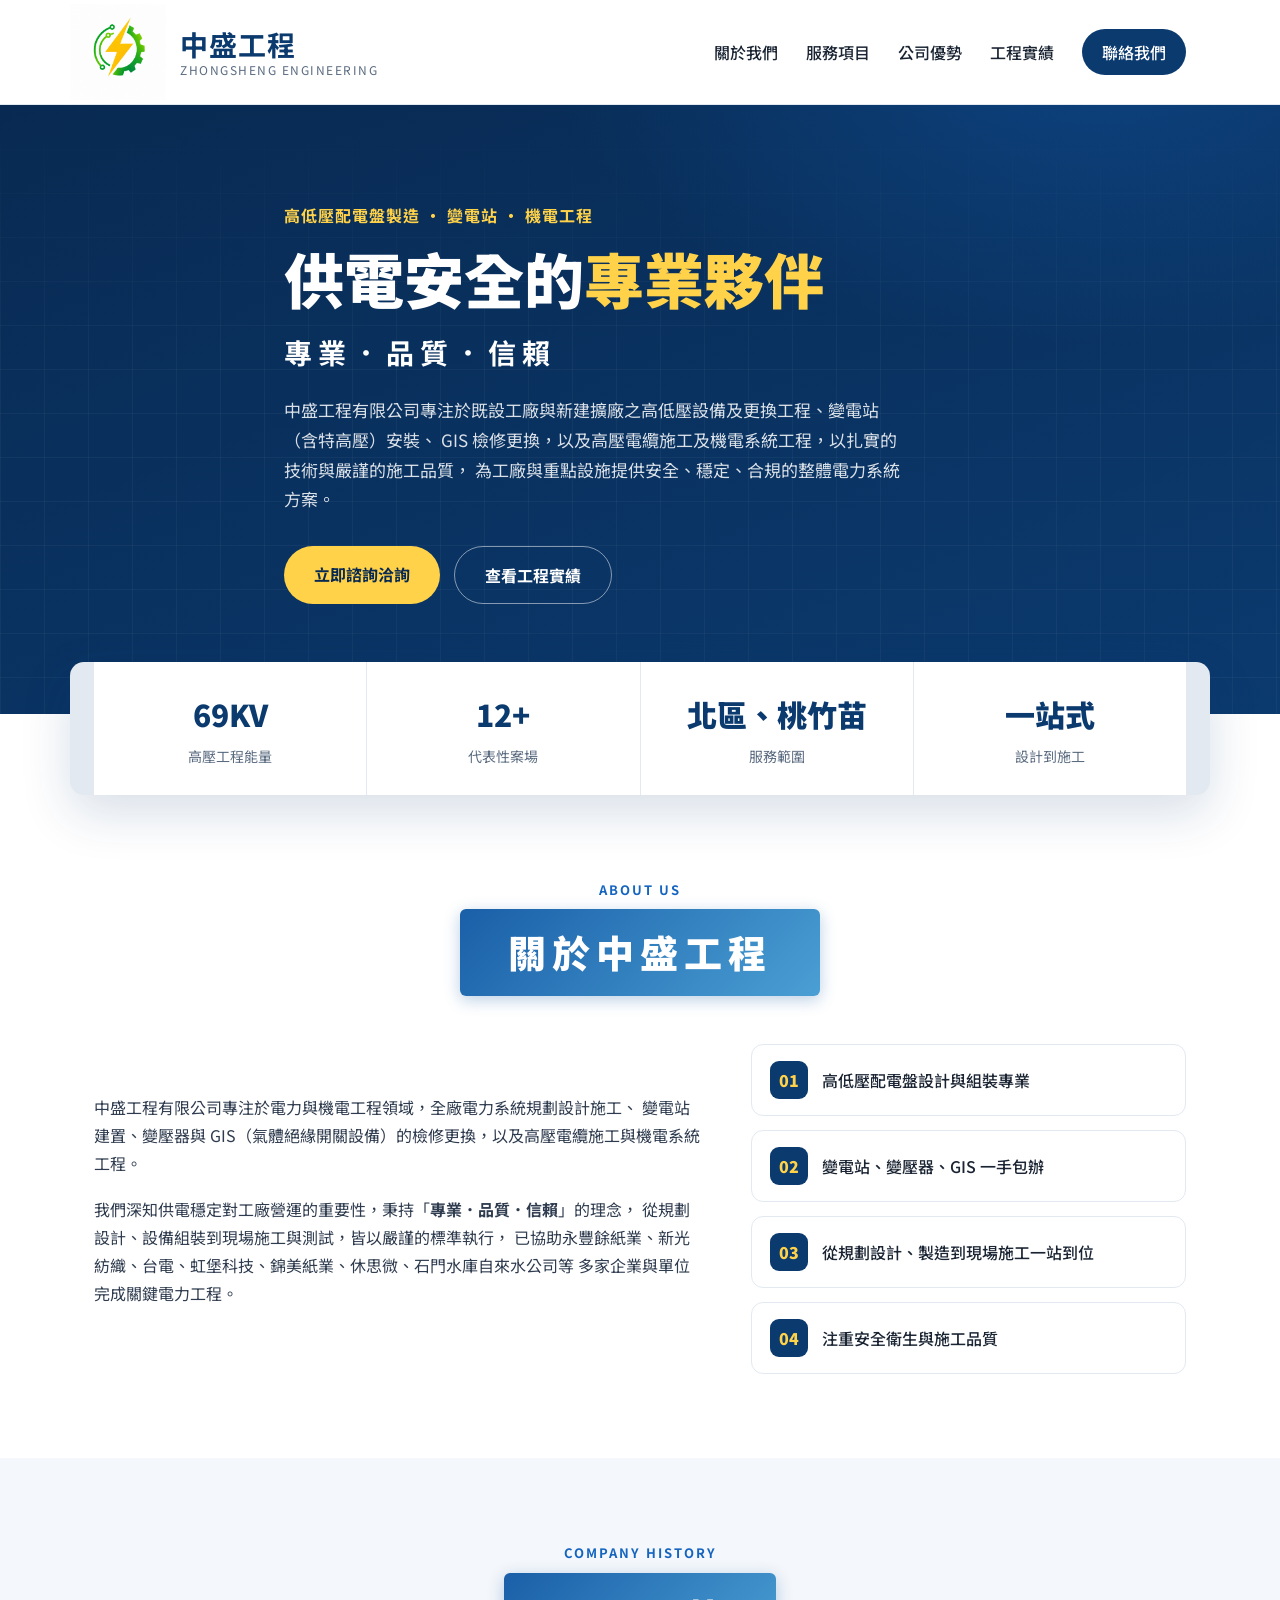
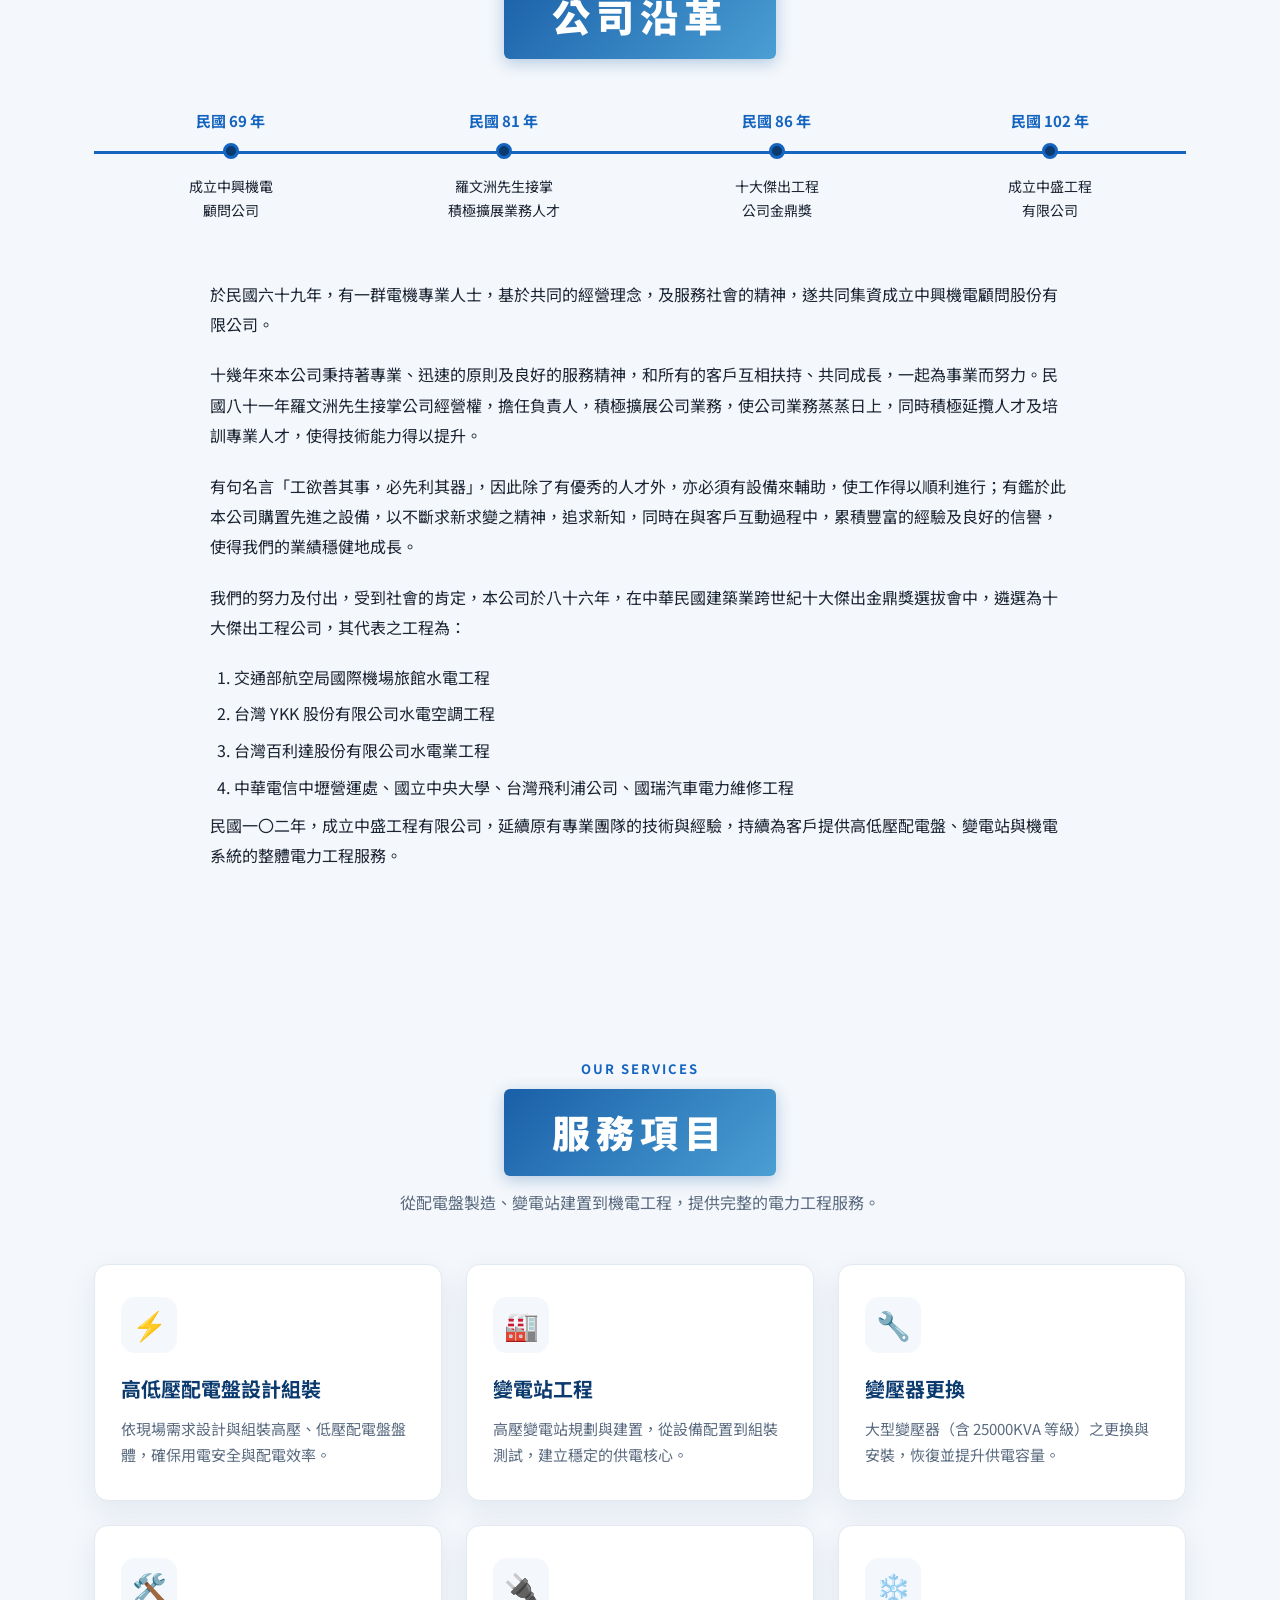
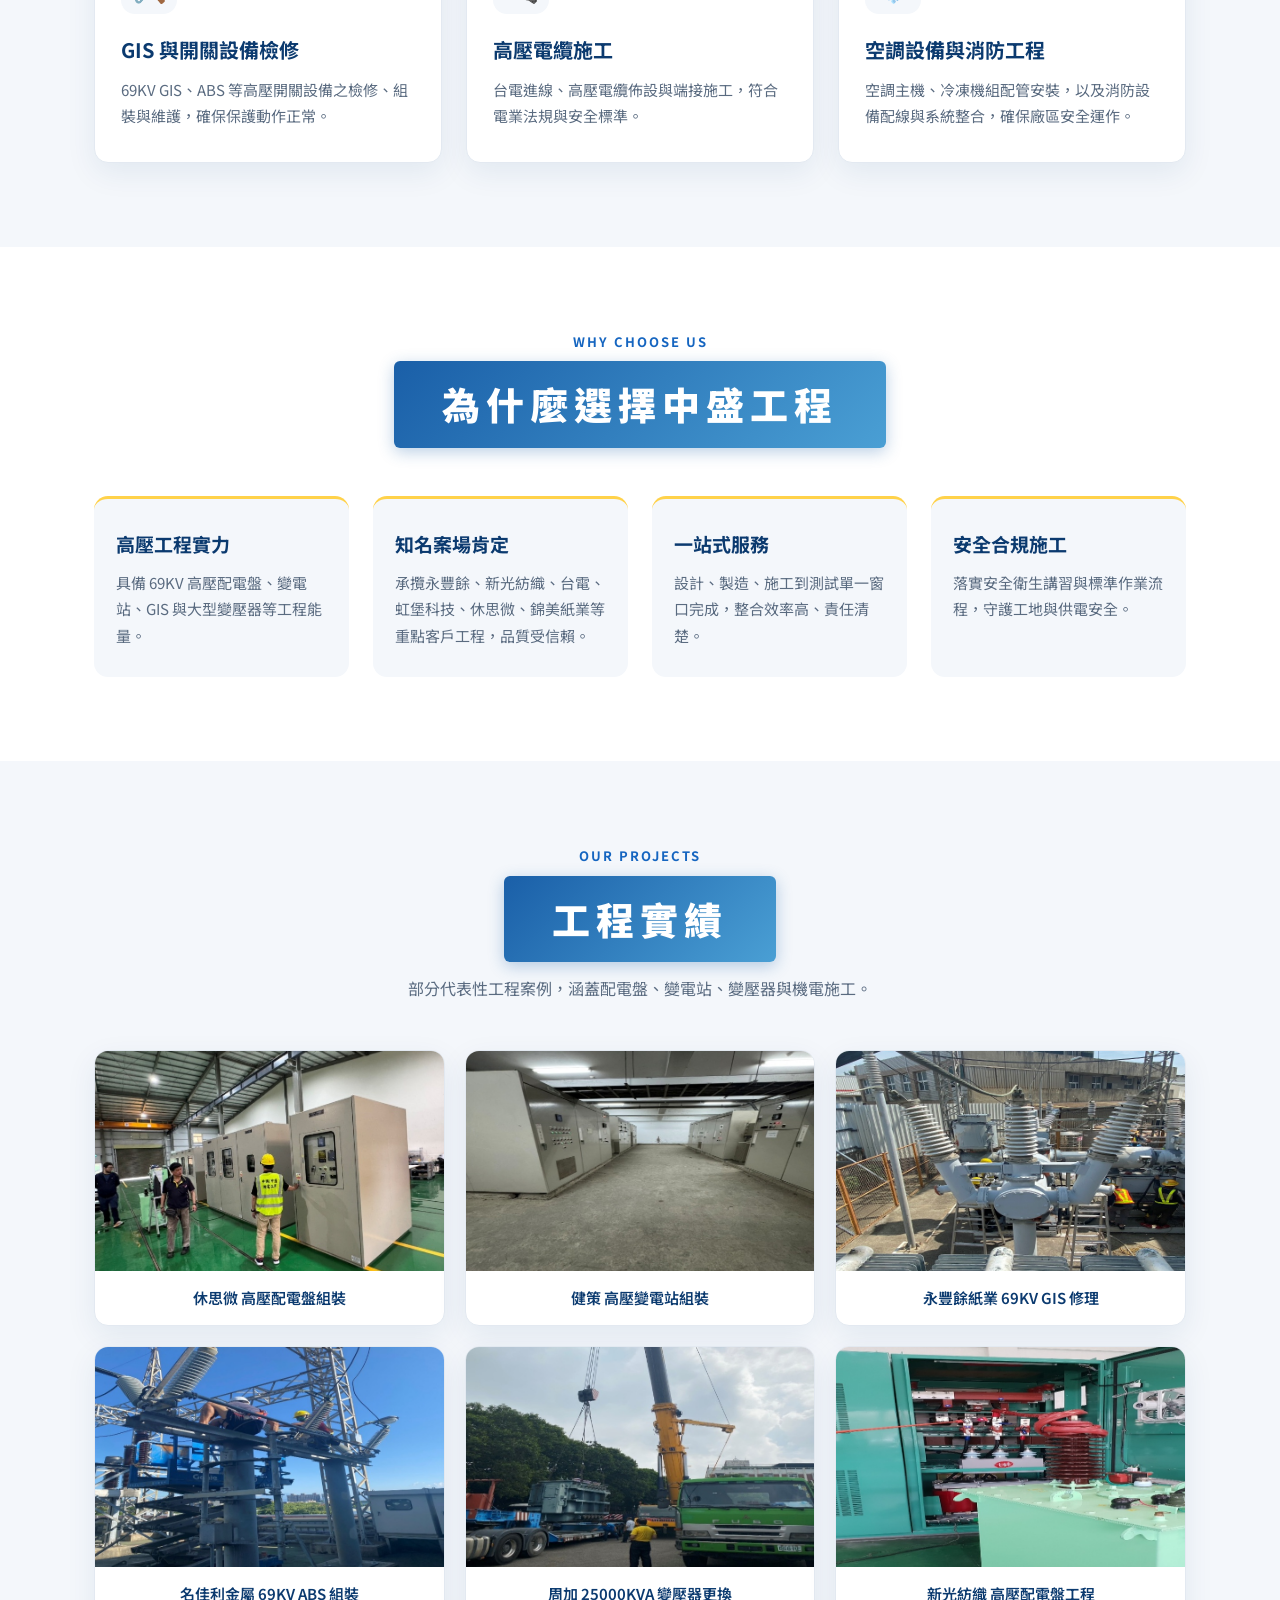
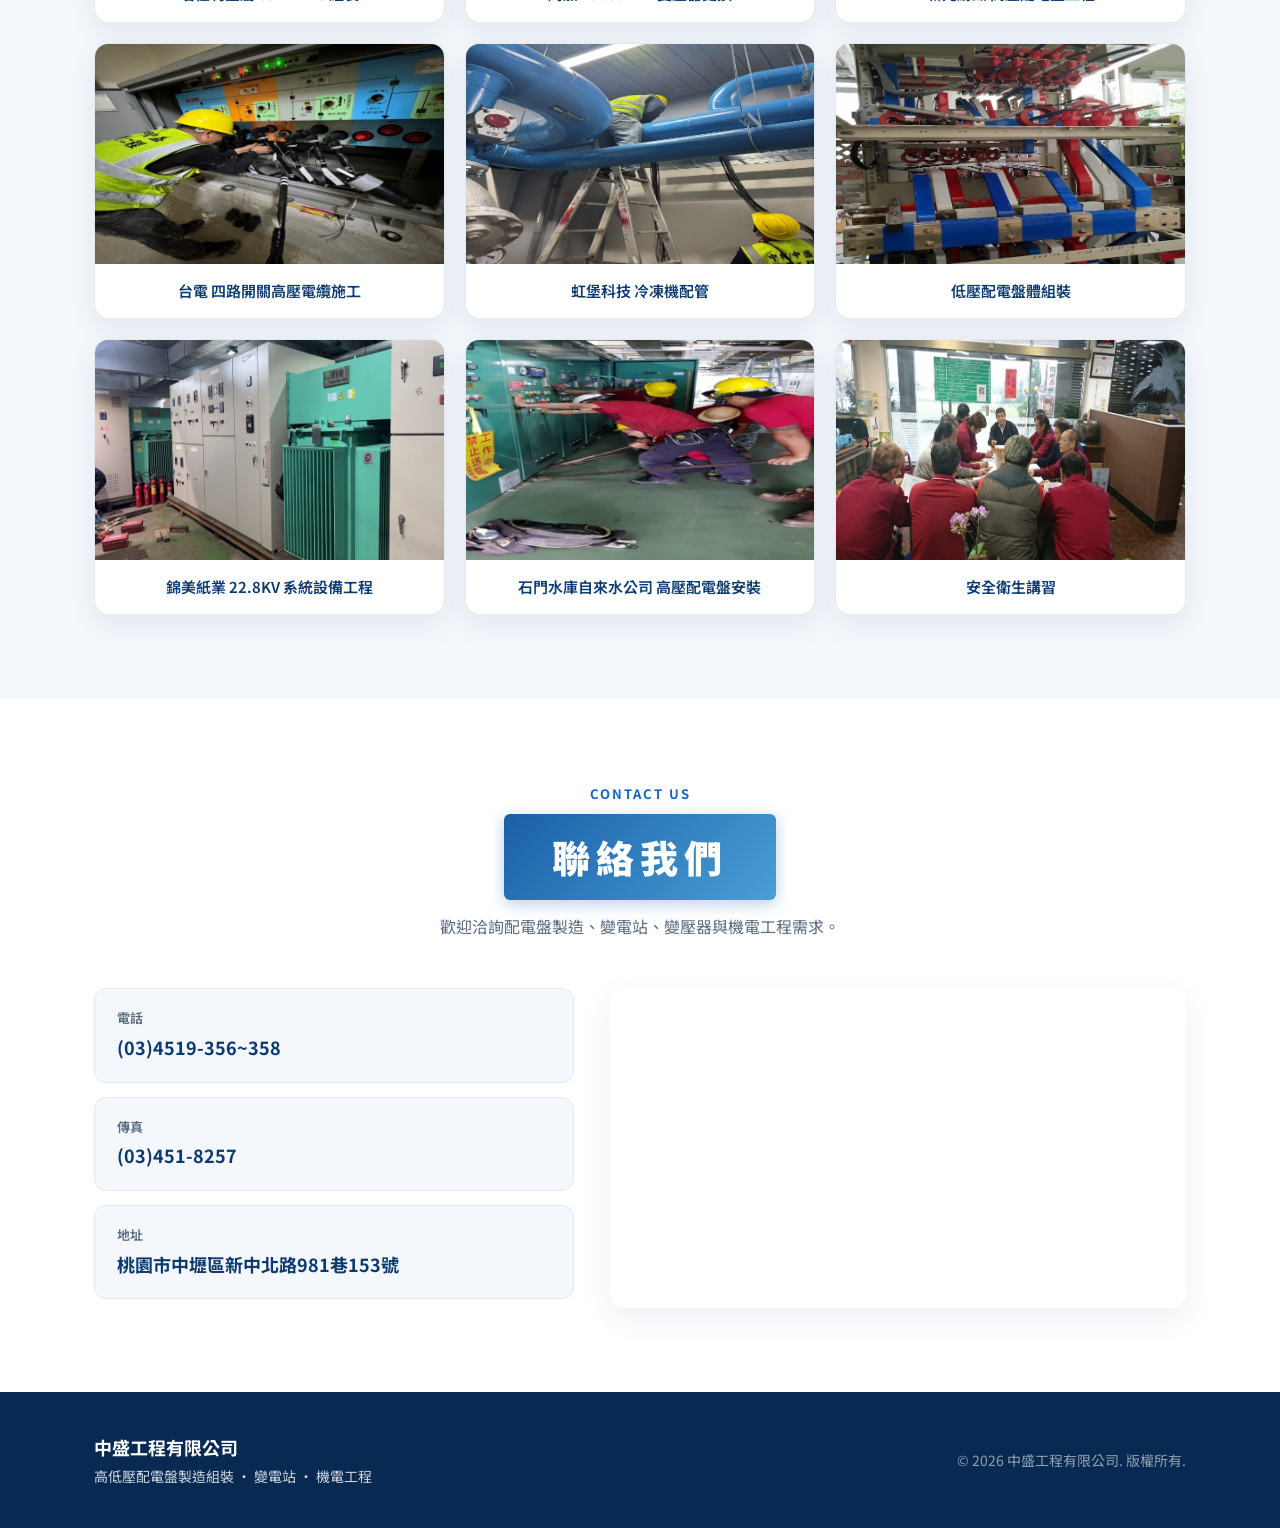
==== index.html @ a1f0ac49 "依回饋二次修正：首頁簡介、關於段落、休思微、服務範圍 - 首頁大標簡介改寫（既設/新建擴廠、變電站含特高壓、整體電力系統方案） - 關於中盛首句改為「全廠電力系統規劃設計施工」，移除重複標語句 - 休" ====
<!DOCTYPE html>
<html lang="zh-Hant-TW">
<head>
  <meta charset="UTF-8" />
  <meta name="viewport" content="width=device-width, initial-scale=1.0" />

  <!-- 基本 SEO -->
  <title>中盛工程有限公司｜高低壓配電盤製造組裝、變電站與機電工程</title>
  <meta name="description" content="中盛工程有限公司專營高低壓配電盤設計與組裝、變電站工程、變壓器與GIS檢修更換、高壓電纜施工及機電系統工程。承攬永豐餘、新光紡織、台電、虹堡科技等案場，提供安全、穩定、合規的整體機電解決方案。" />
  <meta name="keywords" content="高壓配電盤,低壓配電盤,配電盤組裝,變電站工程,變壓器更換,GIS維修,高壓電纜施工,機電工程,系統設備工程,中盛工程" />
  <meta name="author" content="中盛工程有限公司" />
  <meta name="robots" content="index, follow" />
  <link rel="canonical" href="https://zhongsheng-website.vercel.app/" />

  <!-- Open Graph / 社群分享 -->
  <meta property="og:type" content="website" />
  <meta property="og:locale" content="zh_TW" />
  <meta property="og:site_name" content="中盛工程有限公司" />
  <meta property="og:title" content="中盛工程有限公司｜高低壓配電盤製造組裝、變電站與機電工程" />
  <meta property="og:description" content="專營高低壓配電盤、變電站、變壓器與GIS工程，承攬永豐餘、新光紡織、台電等案場。" />
  <meta property="og:url" content="https://zhongsheng-website.vercel.app/" />
  <meta property="og:image" content="https://zhongsheng-website.vercel.app/images/image2.jpeg" />

  <meta name="theme-color" content="#0b3a6f" />
  <link rel="icon" href="images/logo.png" type="image/png" />

  <link rel="preconnect" href="https://fonts.googleapis.com" />
  <link rel="preconnect" href="https://fonts.gstatic.com" crossorigin />
  <link href="https://fonts.googleapis.com/css2?family=Noto+Sans+TC:wght@400;500;700;900&display=swap" rel="stylesheet" />
  <link rel="stylesheet" href="styles.css" />

  <!-- 結構化資料：本地商家（協助 Google 顯示電話、地址、地圖） -->
  <script type="application/ld+json">
  {
    "@context": "https://schema.org",
    "@type": "ElectricalContractor",
    "name": "中盛工程有限公司",
    "description": "專營高低壓配電盤設計組裝、變電站工程、變壓器與GIS檢修更換、高壓電纜施工及機電系統工程。",
    "url": "https://zhongsheng-website.vercel.app/",
    "telephone": "+886-3-4519356",
    "slogan": "專業配電盤製造，機電工程一站到位",
    "address": {
      "@type": "PostalAddress",
      "streetAddress": "新中北路981巷153號",
      "addressLocality": "中壢區",
      "addressRegion": "桃園市",
      "addressCountry": "TW"
    },
    "areaServed": ["桃園市", "新竹市", "新竹縣", "苗栗縣"],
    "knowsAbout": ["高低壓配電盤", "變電站工程", "變壓器更換", "GIS檢修", "高壓電纜施工", "機電系統工程"]
  }
  </script>
</head>
<body>

  <!-- 導覽列 -->
  <header class="nav" id="top">
    <div class="container nav__inner">
      <a href="#top" class="brand">
        <img src="images/logo.png" alt="中盛工程有限公司" class="brand__logo" />
        <span class="brand__text">
          <strong>中盛工程</strong>
          <small>ZHONGSHENG ENGINEERING</small>
        </span>
      </a>
      <button class="nav__toggle" aria-label="開啟選單" aria-expanded="false">
        <span></span><span></span><span></span>
      </button>
      <nav class="nav__menu">
        <a href="#about">關於我們</a>
        <a href="#services">服務項目</a>
        <a href="#why">公司優勢</a>
        <a href="#projects">工程實績</a>
        <a href="#contact" class="nav__cta">聯絡我們</a>
      </nav>
    </div>
  </header>

  <!-- 首頁主視覺 -->
  <section class="hero">
    <div class="container hero__inner">
      <p class="hero__eyebrow">高低壓配電盤製造 · 變電站 · 機電工程</p>
      <h1 class="hero__title">供電安全的<span>專業夥伴</span></h1>
      <p class="hero__slogan">專業．品質．信賴</p>
      <p class="hero__lead">
        中盛工程有限公司專注於既設工廠與新建擴廠之高低壓設備及更換工程、變電站（含特高壓）安裝、
        GIS 檢修更換，以及高壓電纜施工及機電系統工程，以扎實的技術與嚴謹的施工品質，
        為工廠與重點設施提供安全、穩定、合規的整體電力系統方案。
      </p>
      <div class="hero__actions">
        <a href="#contact" class="btn btn--primary">立即諮詢洽詢</a>
        <a href="#projects" class="btn btn--ghost">查看工程實績</a>
      </div>
    </div>
  </section>

  <!-- 數據條 -->
  <section class="stats">
    <div class="container stats__grid">
      <div class="stat"><strong>69KV</strong><span>高壓工程能量</span></div>
      <div class="stat"><strong>12+</strong><span>代表性案場</span></div>
      <div class="stat"><strong>北區、桃竹苗</strong><span>服務範圍</span></div>
      <div class="stat"><strong>一站式</strong><span>設計到施工</span></div>
    </div>
  </section>

  <!-- 關於我們 -->
  <section class="section" id="about">
    <div class="container section__head">
      <p class="eyebrow">ABOUT US</p>
      <h2>關於中盛工程</h2>
    </div>
    <div class="container about__grid">
      <div class="about__text">
        <p>
          中盛工程有限公司專注於電力與機電工程領域，全廠電力系統規劃設計施工、
          變電站建置、變壓器與 GIS（氣體絕緣開關設備）的檢修更換，以及高壓電纜施工與機電系統工程。
        </p>
        <p>
          我們深知供電穩定對工廠營運的重要性，秉持「<strong>專業．品質．信賴</strong>」的理念，
          從規劃設計、設備組裝到現場施工與測試，皆以嚴謹的標準執行，
          已協助永豐餘紙業、新光紡織、台電、虹堡科技、錦美紙業、休思微、石門水庫自來水公司等
          多家企業與單位完成關鍵電力工程。
        </p>
      </div>
      <ul class="about__points">
        <li><span>01</span>高低壓配電盤設計與組裝專業</li>
        <li><span>02</span>變電站、變壓器、GIS 一手包辦</li>
        <li><span>03</span>從規劃設計、製造到現場施工一站到位</li>
        <li><span>04</span>注重安全衛生與施工品質</li>
      </ul>
    </div>
  </section>

  <!-- 公司沿革 -->
  <section class="section section--alt" id="history">
    <div class="container section__head">
      <p class="eyebrow">COMPANY HISTORY</p>
      <h2>公司沿革</h2>
    </div>
    <div class="container">
      <div class="timeline">
        <div class="timeline__track"></div>
        <div class="timeline__item">
          <div class="timeline__date">民國 69 年</div>
          <div class="timeline__dot"></div>
          <div class="timeline__content">成立中興機電<br>顧問公司</div>
        </div>
        <div class="timeline__item">
          <div class="timeline__date">民國 81 年</div>
          <div class="timeline__dot"></div>
          <div class="timeline__content">羅文洲先生接掌<br>積極擴展業務人才</div>
        </div>
        <div class="timeline__item">
          <div class="timeline__date">民國 86 年</div>
          <div class="timeline__dot"></div>
          <div class="timeline__content">十大傑出工程<br>公司金鼎獎</div>
        </div>
        <div class="timeline__item">
          <div class="timeline__date">民國 102 年</div>
          <div class="timeline__dot"></div>
          <div class="timeline__content">成立中盛工程<br>有限公司</div>
        </div>
      </div>
      <div class="history__text">
        <p>於民國六十九年，有一群電機專業人士，基於共同的經營理念，及服務社會的精神，遂共同集資成立中興機電顧問股份有限公司。</p>
        <p>十幾年來本公司秉持著專業、迅速的原則及良好的服務精神，和所有的客戶互相扶持、共同成長，一起為事業而努力。民國八十一年羅文洲先生接掌公司經營權，擔任負責人，積極擴展公司業務，使公司業務蒸蒸日上，同時積極延攬人才及培訓專業人才，使得技術能力得以提升。</p>
        <p>有句名言「工欲善其事，必先利其器」，因此除了有優秀的人才外，亦必須有設備來輔助，使工作得以順利進行；有鑑於此本公司購置先進之設備，以不斷求新求變之精神，追求新知，同時在與客戶互動過程中，累積豐富的經驗及良好的信譽，使得我們的業績穩健地成長。</p>
        <p>我們的努力及付出，受到社會的肯定，本公司於八十六年，在中華民國建築業跨世紀十大傑出金鼎獎選拔會中，遴選為十大傑出工程公司，其代表之工程為：</p>
        <ol class="history__list">
          <li>交通部航空局國際機場旅館水電工程</li>
          <li>台灣 YKK 股份有限公司水電空調工程</li>
          <li>台灣百利達股份有限公司水電業工程</li>
          <li>中華電信中壢營運處、國立中央大學、台灣飛利浦公司、國瑞汽車電力維修工程</li>
        </ol>
        <p>民國一〇二年，成立中盛工程有限公司，延續原有專業團隊的技術與經驗，持續為客戶提供高低壓配電盤、變電站與機電系統的整體電力工程服務。</p>
      </div>
    </div>
  </section>

  <!-- 服務項目 -->
  <section class="section section--alt" id="services">
    <div class="container section__head">
      <p class="eyebrow">OUR SERVICES</p>
      <h2>服務項目</h2>
      <p class="section__desc">從配電盤製造、變電站建置到機電工程，提供完整的電力工程服務。</p>
    </div>
    <div class="container cards">
      <article class="card">
        <div class="card__icon">⚡</div>
        <h3>高低壓配電盤設計組裝</h3>
        <p>依現場需求設計與組裝高壓、低壓配電盤盤體，確保用電安全與配電效率。</p>
      </article>
      <article class="card">
        <div class="card__icon">🏭</div>
        <h3>變電站工程</h3>
        <p>高壓變電站規劃與建置，從設備配置到組裝測試，建立穩定的供電核心。</p>
      </article>
      <article class="card">
        <div class="card__icon">🔧</div>
        <h3>變壓器更換</h3>
        <p>大型變壓器（含 25000KVA 等級）之更換與安裝，恢復並提升供電容量。</p>
      </article>
      <article class="card">
        <div class="card__icon">🛠️</div>
        <h3>GIS 與開關設備檢修</h3>
        <p>69KV GIS、ABS 等高壓開關設備之檢修、組裝與維護，確保保護動作正常。</p>
      </article>
      <article class="card">
        <div class="card__icon">🔌</div>
        <h3>高壓電纜施工</h3>
        <p>台電進線、高壓電纜佈設與端接施工，符合電業法規與安全標準。</p>
      </article>
      <article class="card">
        <div class="card__icon">❄️</div>
        <h3>空調設備與消防工程</h3>
        <p>空調主機、冷凍機組配管安裝，以及消防設備配線與系統整合，確保廠區安全運作。</p>
      </article>
    </div>
  </section>

  <!-- 公司優勢 -->
  <section class="section" id="why">
    <div class="container section__head">
      <p class="eyebrow">WHY CHOOSE US</p>
      <h2>為什麼選擇中盛工程</h2>
    </div>
    <div class="container why__grid">
      <div class="why__item">
        <h3>高壓工程實力</h3>
        <p>具備 69KV 高壓配電盤、變電站、GIS 與大型變壓器等工程能量。</p>
      </div>
      <div class="why__item">
        <h3>知名案場肯定</h3>
        <p>承攬永豐餘、新光紡織、台電、虹堡科技、休思微、錦美紙業等重點客戶工程，品質受信賴。</p>
      </div>
      <div class="why__item">
        <h3>一站式服務</h3>
        <p>設計、製造、施工到測試單一窗口完成，整合效率高、責任清楚。</p>
      </div>
      <div class="why__item">
        <h3>安全合規施工</h3>
        <p>落實安全衛生講習與標準作業流程，守護工地與供電安全。</p>
      </div>
    </div>
  </section>

  <!-- 工程實績 -->
  <section class="section section--alt" id="projects">
    <div class="container section__head">
      <p class="eyebrow">OUR PROJECTS</p>
      <h2>工程實績</h2>
      <p class="section__desc">部分代表性工程案例，涵蓋配電盤、變電站、變壓器與機電施工。</p>
    </div>
    <div class="container gallery">
      <figure class="shot"><img src="images/image1.jpeg" alt="休思微高壓配電盤組裝" loading="lazy"><figcaption>休思微 高壓配電盤組裝</figcaption></figure>
      <figure class="shot"><img src="images/image2.jpeg" alt="健策高壓變電站組裝" loading="lazy"><figcaption>健策 高壓變電站組裝</figcaption></figure>
      <figure class="shot"><img src="images/image3.jpeg" alt="永豐餘紙業69KV GIS修理" loading="lazy"><figcaption>永豐餘紙業 69KV GIS 修理</figcaption></figure>
      <figure class="shot"><img src="images/image4.jpeg" alt="名佳利金屬69KV ABS組裝" loading="lazy"><figcaption>名佳利金屬 69KV ABS 組裝</figcaption></figure>
      <figure class="shot"><img src="images/image5.jpeg" alt="周加股份有限公司25000KVA變壓器更換" loading="lazy"><figcaption>周加 25000KVA 變壓器更換</figcaption></figure>
      <figure class="shot"><img src="images/image6.jpeg" alt="新光紡織高壓配電盤工程" loading="lazy"><figcaption>新光紡織 高壓配電盤工程</figcaption></figure>
      <figure class="shot"><img src="images/image7.jpeg" alt="台電四路開關高壓電纜施工" loading="lazy"><figcaption>台電 四路開關高壓電纜施工</figcaption></figure>
      <figure class="shot"><img src="images/image8.jpeg" alt="虹堡科技冷凍機配管" loading="lazy"><figcaption>虹堡科技 冷凍機配管</figcaption></figure>
      <figure class="shot"><img src="images/image9.jpeg" alt="低壓配電盤體組裝" loading="lazy"><figcaption>低壓配電盤體組裝</figcaption></figure>
      <figure class="shot"><img src="images/image10.jpeg" alt="錦美紙業22.8KV系統設備工程" loading="lazy"><figcaption>錦美紙業 22.8KV 系統設備工程</figcaption></figure>
      <figure class="shot"><img src="images/image11.jpeg" alt="石門水庫自來水公司高壓配電盤安裝" loading="lazy"><figcaption>石門水庫自來水公司 高壓配電盤安裝</figcaption></figure>
      <figure class="shot"><img src="images/image12.jpeg" alt="安全衛生講習" loading="lazy"><figcaption>安全衛生講習</figcaption></figure>
    </div>
  </section>

  <!-- 聯絡我們 -->
  <section class="section contact" id="contact">
    <div class="container section__head">
      <p class="eyebrow">CONTACT US</p>
      <h2>聯絡我們</h2>
      <p class="section__desc">歡迎洽詢配電盤製造、變電站、變壓器與機電工程需求。</p>
    </div>
    <div class="container contact__grid">
      <div class="contact__info">
        <a class="contact__row" href="tel:+88634519356">
          <span class="contact__label">電話</span>
          <span class="contact__value">(03)4519-356~358</span>
        </a>
        <div class="contact__row">
          <span class="contact__label">傳真</span>
          <span class="contact__value">(03)451-8257</span>
        </div>
        <div class="contact__row">
          <span class="contact__label">地址</span>
          <span class="contact__value">桃園市中壢區新中北路981巷153號</span>
        </div>
      </div>
      <div class="contact__map">
        <iframe
          title="中盛工程有限公司位置地圖"
          src="https://www.google.com/maps?q=桃園市中壢區新中北路981巷153號&output=embed"
          loading="lazy"
          referrerpolicy="no-referrer-when-downgrade"></iframe>
      </div>
    </div>
  </section>

  <!-- 頁尾 -->
  <footer class="footer">
    <div class="container footer__inner">
      <div>
        <strong>中盛工程有限公司</strong>
        <p>高低壓配電盤製造組裝 · 變電站 · 機電工程</p>
      </div>
      <p class="footer__copy">© <span id="year"></span> 中盛工程有限公司. 版權所有.</p>
    </div>
  </footer>

  <script src="script.js"></script>
</body>
</html>
---- styles.css ----
:root {
  --navy: #0b3a6f;
  --navy-deep: #082a52;
  --blue: #1565c0;
  --gold: #ffd24a;
  --ink: #1a2433;
  --muted: #5a6b80;
  --line: #e3e9f1;
  --bg: #ffffff;
  --bg-alt: #f4f7fb;
  --radius: 14px;
  --shadow: 0 10px 30px rgba(11, 58, 111, 0.08);
  --shadow-lg: 0 18px 50px rgba(11, 58, 111, 0.16);
  --max: 1140px;
}

* { box-sizing: border-box; margin: 0; padding: 0; }

html { scroll-behavior: smooth; scroll-padding-top: 80px; }

body {
  font-family: "Noto Sans TC", -apple-system, "Segoe UI", sans-serif;
  color: var(--ink);
  background: var(--bg);
  line-height: 1.75;
  -webkit-font-smoothing: antialiased;
}

.container { width: 100%; max-width: var(--max); margin: 0 auto; padding: 0 24px; }

a { color: inherit; text-decoration: none; }

/* ---------- 導覽列 ---------- */
.nav {
  position: sticky; top: 0; z-index: 50;
  background: rgba(255, 255, 255, 0.92);
  backdrop-filter: blur(10px);
  border-bottom: 1px solid var(--line);
}
.nav__inner { display: flex; align-items: center; justify-content: space-between; height: 104px; padding-left: 0 !important; }
.brand { display: flex; align-items: center; gap: 14px; }
.brand__logo { height: 96px; width: auto; display: block; }
.brand__text { display: flex; flex-direction: column; line-height: 1.25; }
.brand__text strong { font-size: 28px; color: var(--navy); letter-spacing: 1px; }
.brand__text small { font-size: 12px; color: var(--muted); letter-spacing: 1.5px; }

.nav__menu { display: flex; align-items: center; gap: 28px; }
.nav__menu a { font-weight: 500; color: var(--ink); transition: color .2s; }
.nav__menu a:hover { color: var(--blue); }
.nav__cta {
  background: var(--navy); color: #fff !important;
  padding: 9px 20px; border-radius: 999px; font-weight: 700;
}
.nav__cta:hover { background: var(--blue); }

.nav__toggle { display: none; flex-direction: column; gap: 5px; background: none; border: 0; cursor: pointer; padding: 8px; }
.nav__toggle span { width: 26px; height: 2px; background: var(--navy); transition: .3s; }

/* ---------- Hero ---------- */
.hero {
  background:
    radial-gradient(900px 500px at 85% -10%, rgba(21,101,192,.35), transparent 60%),
    linear-gradient(160deg, var(--navy-deep), var(--navy));
  color: #fff; padding: 96px 0 110px; position: relative; overflow: hidden;
}
.hero::after {
  content: ""; position: absolute; inset: 0;
  background-image: linear-gradient(rgba(255,255,255,.04) 1px, transparent 1px),
                    linear-gradient(90deg, rgba(255,255,255,.04) 1px, transparent 1px);
  background-size: 44px 44px; mask-image: linear-gradient(180deg, transparent, #000 40%);
}
.hero__inner { position: relative; z-index: 1; max-width: 760px; }
.hero__eyebrow { color: var(--gold); font-weight: 700; letter-spacing: 1px; margin-bottom: 14px; }
.hero__title { font-size: clamp(36px, 6vw, 60px); font-weight: 900; line-height: 1.15; }
.hero__title span { color: var(--gold); }
.hero__slogan { font-size: clamp(20px, 3vw, 28px); font-weight: 700; letter-spacing: 6px; margin: 16px 0 18px; }
.hero__lead { color: rgba(255,255,255,.85); font-size: 17px; max-width: 620px; }
.hero__actions { display: flex; flex-wrap: wrap; gap: 14px; margin-top: 32px; }

.btn { display: inline-block; padding: 14px 30px; border-radius: 999px; font-weight: 700; transition: transform .2s, box-shadow .2s, background .2s; }
.btn--primary { background: var(--gold); color: var(--navy-deep); }
.btn--primary:hover { transform: translateY(-2px); box-shadow: 0 12px 30px rgba(255,210,74,.4); }
.btn--ghost { border: 1.5px solid rgba(255,255,255,.5); color: #fff; }
.btn--ghost:hover { background: rgba(255,255,255,.12); }

/* ---------- 數據條 ---------- */
.stats { margin-top: -52px; position: relative; z-index: 2; }
.stats__grid {
  display: grid; grid-template-columns: repeat(4, 1fr); gap: 1px;
  background: var(--line); border-radius: var(--radius); overflow: hidden; box-shadow: var(--shadow-lg);
}
.stat { background: #fff; padding: 26px 16px; text-align: center; }
.stat strong { display: block; font-size: 30px; color: var(--navy); font-weight: 900; }
.stat span { color: var(--muted); font-size: 14px; }

/* ---------- Section 共用 ---------- */
.section { padding: 84px 0; }
.section--alt { background: var(--bg-alt); }
.section__head { text-align: center; max-width: 720px; margin: 0 auto 48px; }
.eyebrow { color: var(--blue); font-weight: 700; letter-spacing: 2px; font-size: 13px; margin-bottom: 8px; }
.section__head h2 { font-size: clamp(26px, 4vw, 38px); color: var(--navy); font-weight: 900; }
.section__desc { color: var(--muted); margin-top: 12px; }

/* ---------- 關於 ---------- */
.about__grid { display: grid; grid-template-columns: 1.4fr 1fr; gap: 48px; align-items: center; }
.about__text p { margin-bottom: 18px; color: #2f3c4f; }
.about__points { list-style: none; display: grid; gap: 14px; }
.about__points li {
  display: flex; align-items: center; gap: 14px;
  background: #fff; border: 1px solid var(--line); border-radius: 12px; padding: 16px 18px; font-weight: 500;
}
.about__points span {
  flex: 0 0 auto; width: 38px; height: 38px; border-radius: 9px;
  background: var(--navy); color: var(--gold); display: grid; place-items: center; font-weight: 900;
}

/* ---------- 服務卡片 ---------- */
.cards { display: grid; grid-template-columns: repeat(3, 1fr); gap: 24px; }
.card {
  background: #fff; border: 1px solid var(--line); border-radius: var(--radius);
  padding: 32px 26px; box-shadow: var(--shadow); transition: transform .25s, box-shadow .25s, border-color .25s;
}
.card:hover { transform: translateY(-6px); box-shadow: var(--shadow-lg); border-color: var(--blue); }
.card__icon {
  width: 56px; height: 56px; border-radius: 14px; font-size: 28px;
  display: grid; place-items: center; background: var(--bg-alt); margin-bottom: 18px;
}
.card h3 { color: var(--navy); font-size: 20px; margin-bottom: 10px; }
.card p { color: var(--muted); font-size: 15px; }

/* ---------- 公司優勢 ---------- */
.why__grid { display: grid; grid-template-columns: repeat(4, 1fr); gap: 24px; }
.why__item { padding: 28px 22px; border-radius: var(--radius); background: var(--bg-alt); border-top: 3px solid var(--gold); }
.why__item h3 { color: var(--navy); font-size: 19px; margin-bottom: 10px; }
.why__item p { color: var(--muted); font-size: 15px; }

/* ---------- 實績 ---------- */
.clients { display: flex; flex-wrap: wrap; gap: 14px; justify-content: center; }
.client-chip {
  background: #fff; border: 1px solid var(--line); border-radius: 999px;
  padding: 12px 26px; font-weight: 600; color: var(--navy); box-shadow: var(--shadow);
}

/* ---------- 聯絡 ---------- */
.contact__grid { display: grid; grid-template-columns: 1fr 1.2fr; gap: 36px; }
.contact__info { display: flex; flex-direction: column; gap: 14px; }
.contact__row {
  display: flex; flex-direction: column; gap: 2px;
  background: var(--bg-alt); border: 1px solid var(--line); border-radius: 12px; padding: 18px 22px; transition: border-color .2s;
}
a.contact__row:hover { border-color: var(--blue); }
.contact__label { font-size: 13px; color: var(--muted); font-weight: 600; }
.contact__value { font-size: 18px; color: var(--navy); font-weight: 700; }
.contact__map { border-radius: var(--radius); overflow: hidden; box-shadow: var(--shadow); min-height: 320px; }
.contact__map iframe { width: 100%; height: 100%; min-height: 320px; border: 0; display: block; }

/* ---------- 工程實績相簿 ---------- */
.gallery { display: grid; grid-template-columns: repeat(3, 1fr); gap: 20px; }
.shot {
  background: #fff; border: 1px solid var(--line); border-radius: var(--radius);
  overflow: hidden; box-shadow: var(--shadow); transition: transform .25s, box-shadow .25s;
}
.shot:hover { transform: translateY(-5px); box-shadow: var(--shadow-lg); }
.shot img { width: 100%; height: 220px; object-fit: cover; display: block; background: var(--bg-alt); }
.shot figcaption { padding: 14px 16px; font-weight: 600; color: var(--navy); font-size: 15px; text-align: center; }

/* ---------- 公司沿革 ---------- */
.section__head h2 {
  display: inline-block;
  background: linear-gradient(135deg, #1a5fa8 0%, #4a9fd4 100%);
  color: #fff;
  padding: 10px 48px;
  border-radius: 6px;
  box-shadow: 0 4px 16px rgba(26, 95, 168, 0.3);
  letter-spacing: 6px;
}

.timeline {
  position: relative;
  display: flex;
  justify-content: space-between;
  align-items: flex-start;
  margin: 48px 0 56px;
}
.timeline__track {
  position: absolute;
  top: 44px; /* date行高(28px) + dot半徑(8px) + 8px間距 = 44px */
  left: 0; right: 0;
  height: 3px;
  background: var(--blue);
}
.timeline__item {
  flex: 1;
  display: flex;
  flex-direction: column;
  align-items: center;
  text-align: center;
}
.timeline__date {
  height: 28px;
  line-height: 28px;
  font-size: 15px; font-weight: 700;
  color: var(--blue);
  margin-bottom: 8px;
}
.timeline__dot {
  width: 16px; height: 16px;
  background: var(--navy);
  border: 3px solid var(--blue);
  border-radius: 50%;
  position: relative;
  z-index: 1;
  margin-bottom: 16px;
  flex-shrink: 0;
}
.timeline__content {
  font-size: 14px;
  line-height: 1.7;
  color: var(--ink);
  max-width: 180px;
}
.history__text { max-width: 860px; margin: 0 auto; }
.history__text p { margin-bottom: 20px; line-height: 1.9; color: var(--ink); }
.history__list { padding-left: 24px; margin-top: 8px; }
.history__list li { margin-bottom: 8px; line-height: 1.8; color: var(--ink); }

/* ---------- 頁尾 ---------- */
.footer { background: var(--navy-deep); color: rgba(255,255,255,.8); padding: 40px 0; }
.footer__inner { display: flex; flex-wrap: wrap; gap: 16px; justify-content: space-between; align-items: center; }
.footer strong { color: #fff; font-size: 18px; }
.footer p { font-size: 14px; }
.footer__copy { font-size: 13px; color: rgba(255,255,255,.55); }

/* ---------- 響應式 ---------- */
@media (max-width: 900px) {
  .about__grid, .contact__grid { grid-template-columns: 1fr; }
  .cards, .why__grid { grid-template-columns: repeat(2, 1fr); }
  .stats__grid { grid-template-columns: repeat(2, 1fr); }
  .gallery { grid-template-columns: repeat(2, 1fr); }
}
@media (max-width: 640px) {
  .nav__toggle { display: flex; }
  .nav__menu {
    position: absolute; top: 72px; left: 0; right: 0;
    background: #fff; flex-direction: column; align-items: stretch; gap: 0;
    border-bottom: 1px solid var(--line); box-shadow: var(--shadow);
    max-height: 0; overflow: hidden; transition: max-height .3s ease;
  }
  .nav__menu.open { max-height: 360px; }
  .nav__menu a { padding: 16px 24px; border-top: 1px solid var(--line); }
  .nav__cta { border-radius: 0; text-align: center; }
  .cards, .why__grid { grid-template-columns: 1fr; }
  .gallery { grid-template-columns: 1fr; }
  .section { padding: 60px 0; }
  .hero { padding: 70px 0 90px; }
}
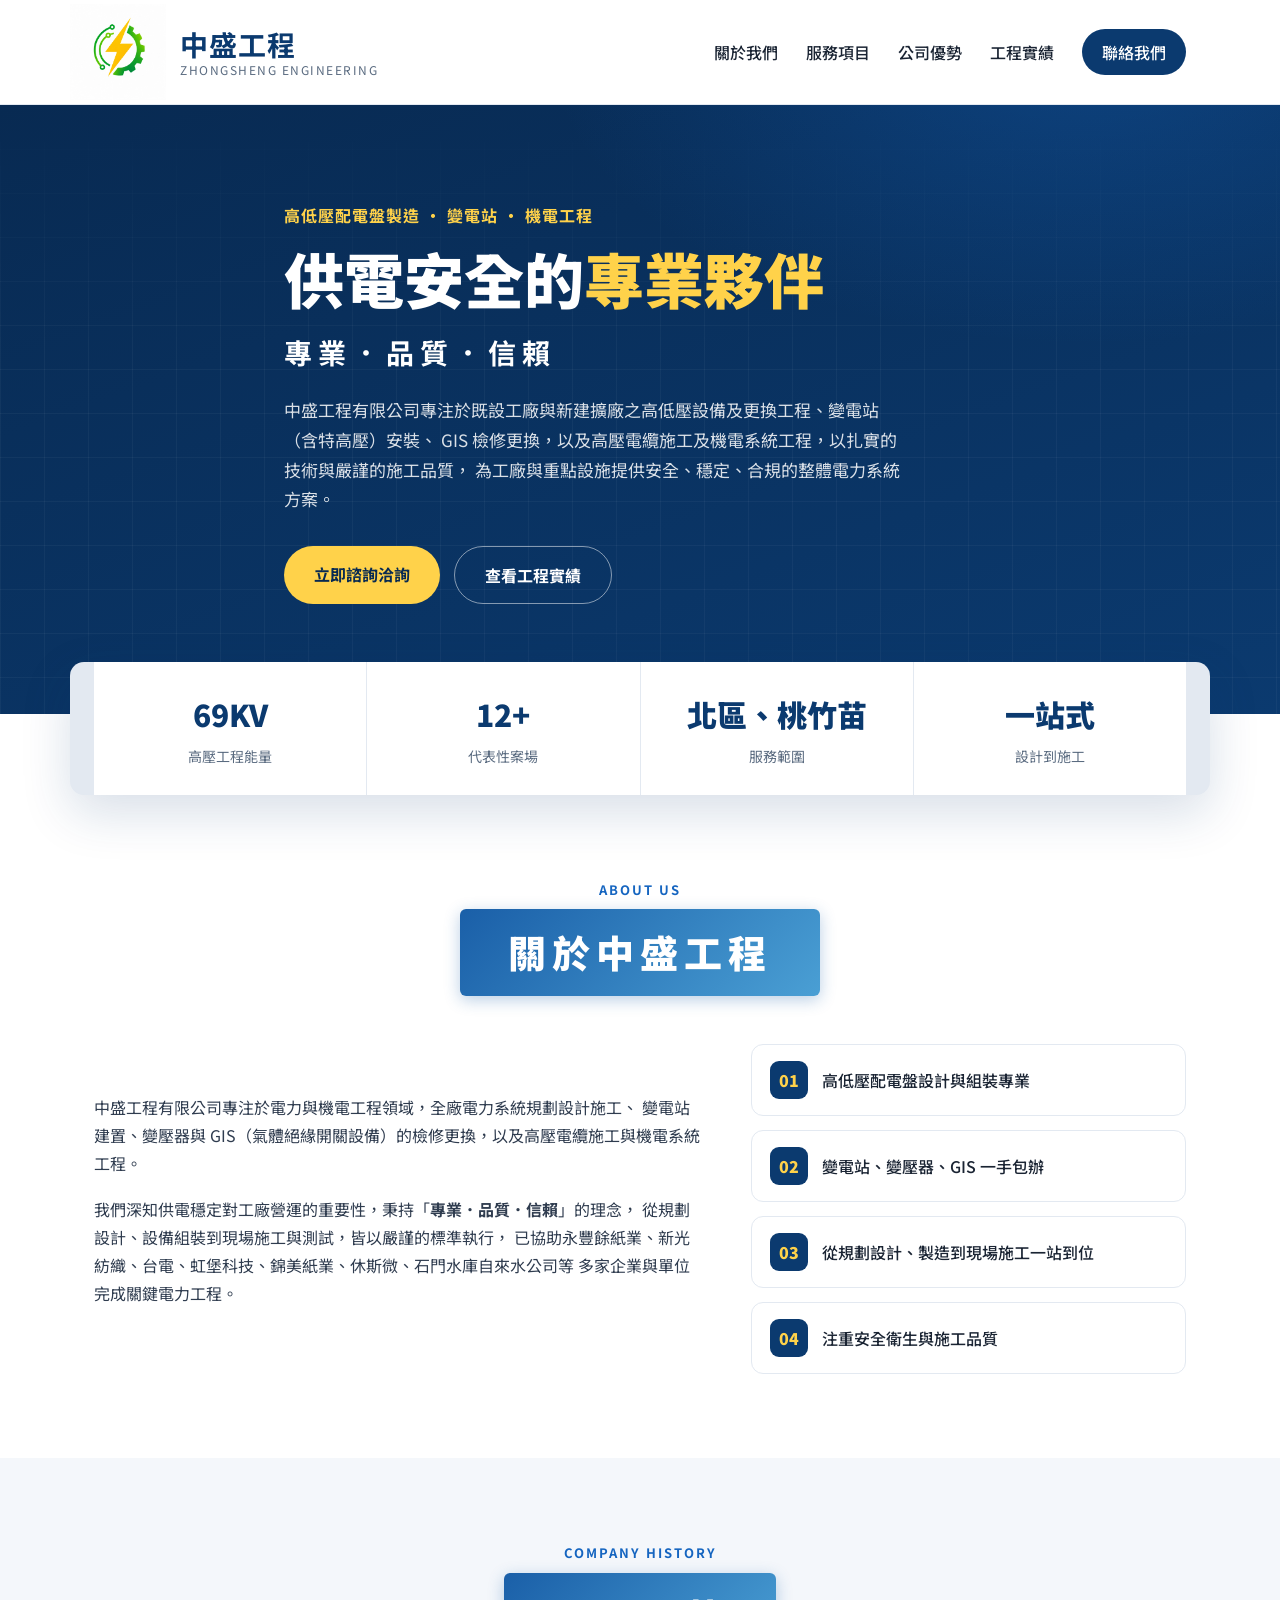
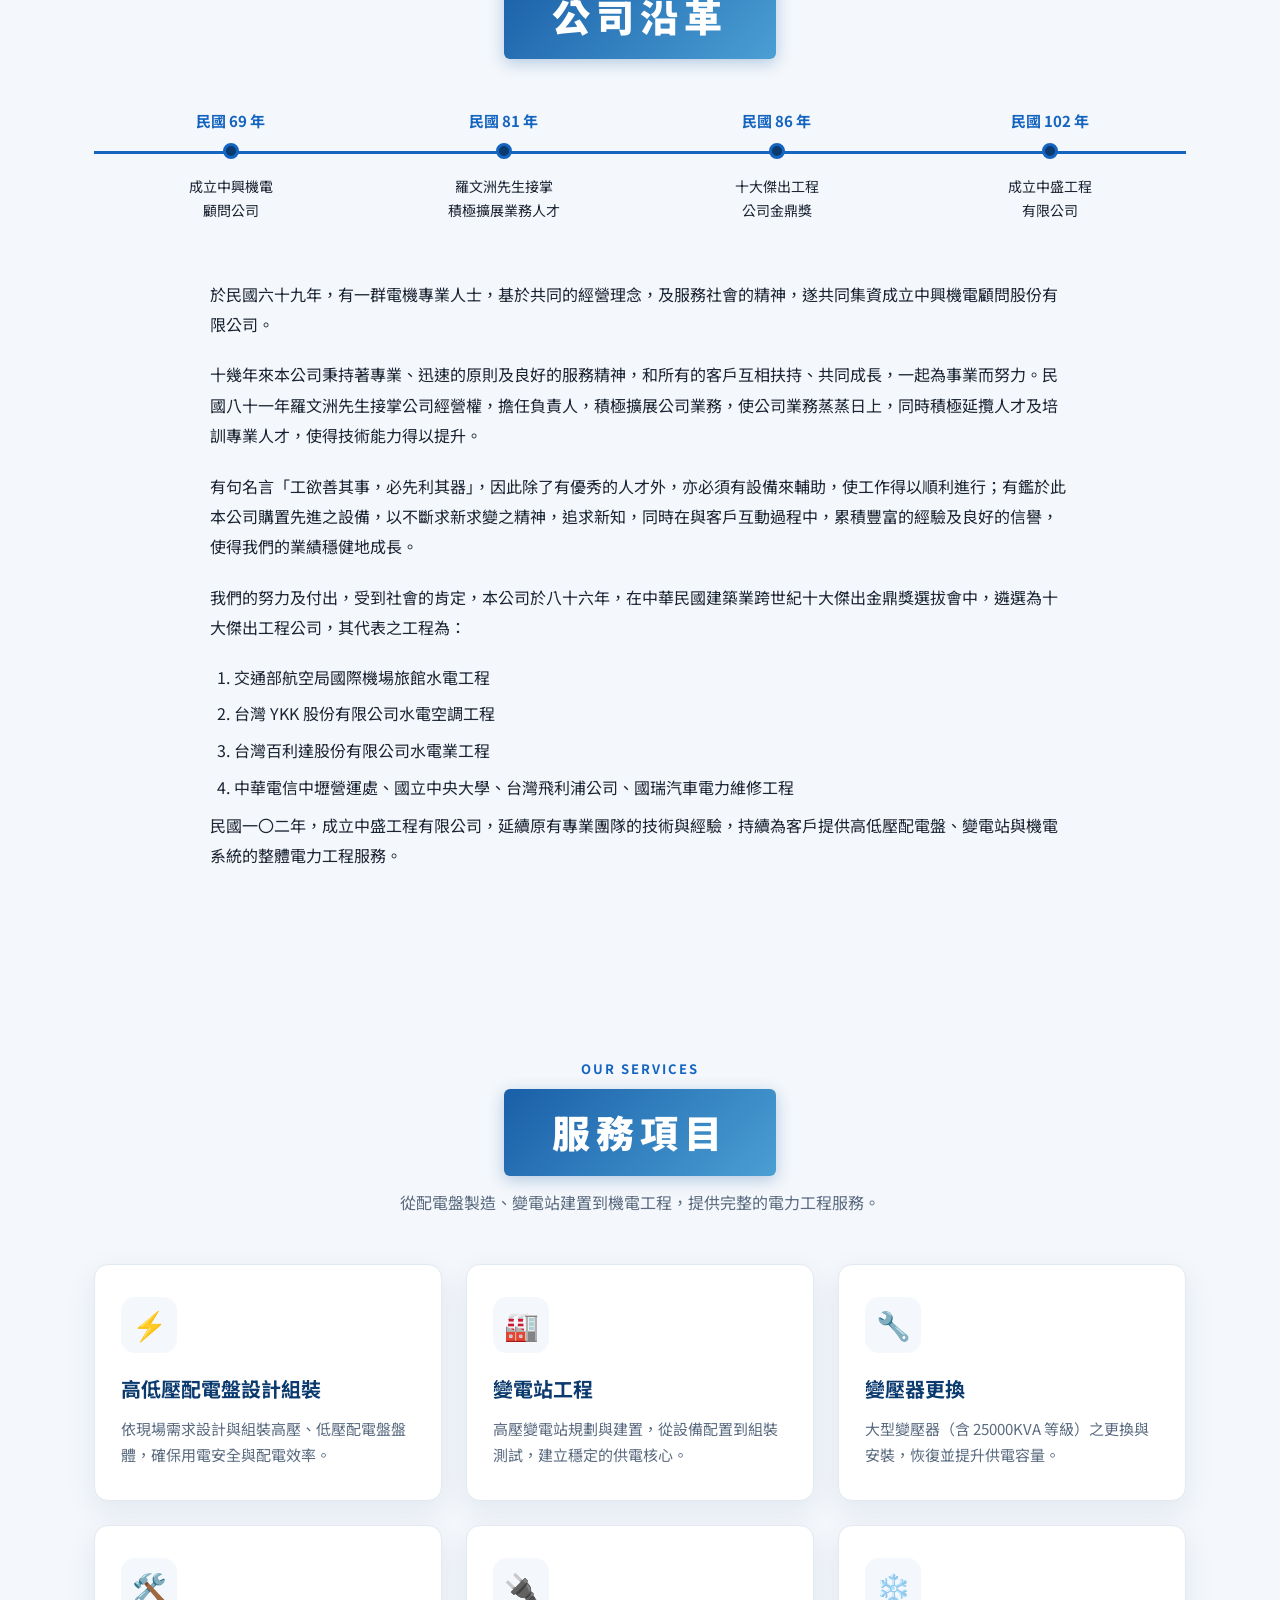
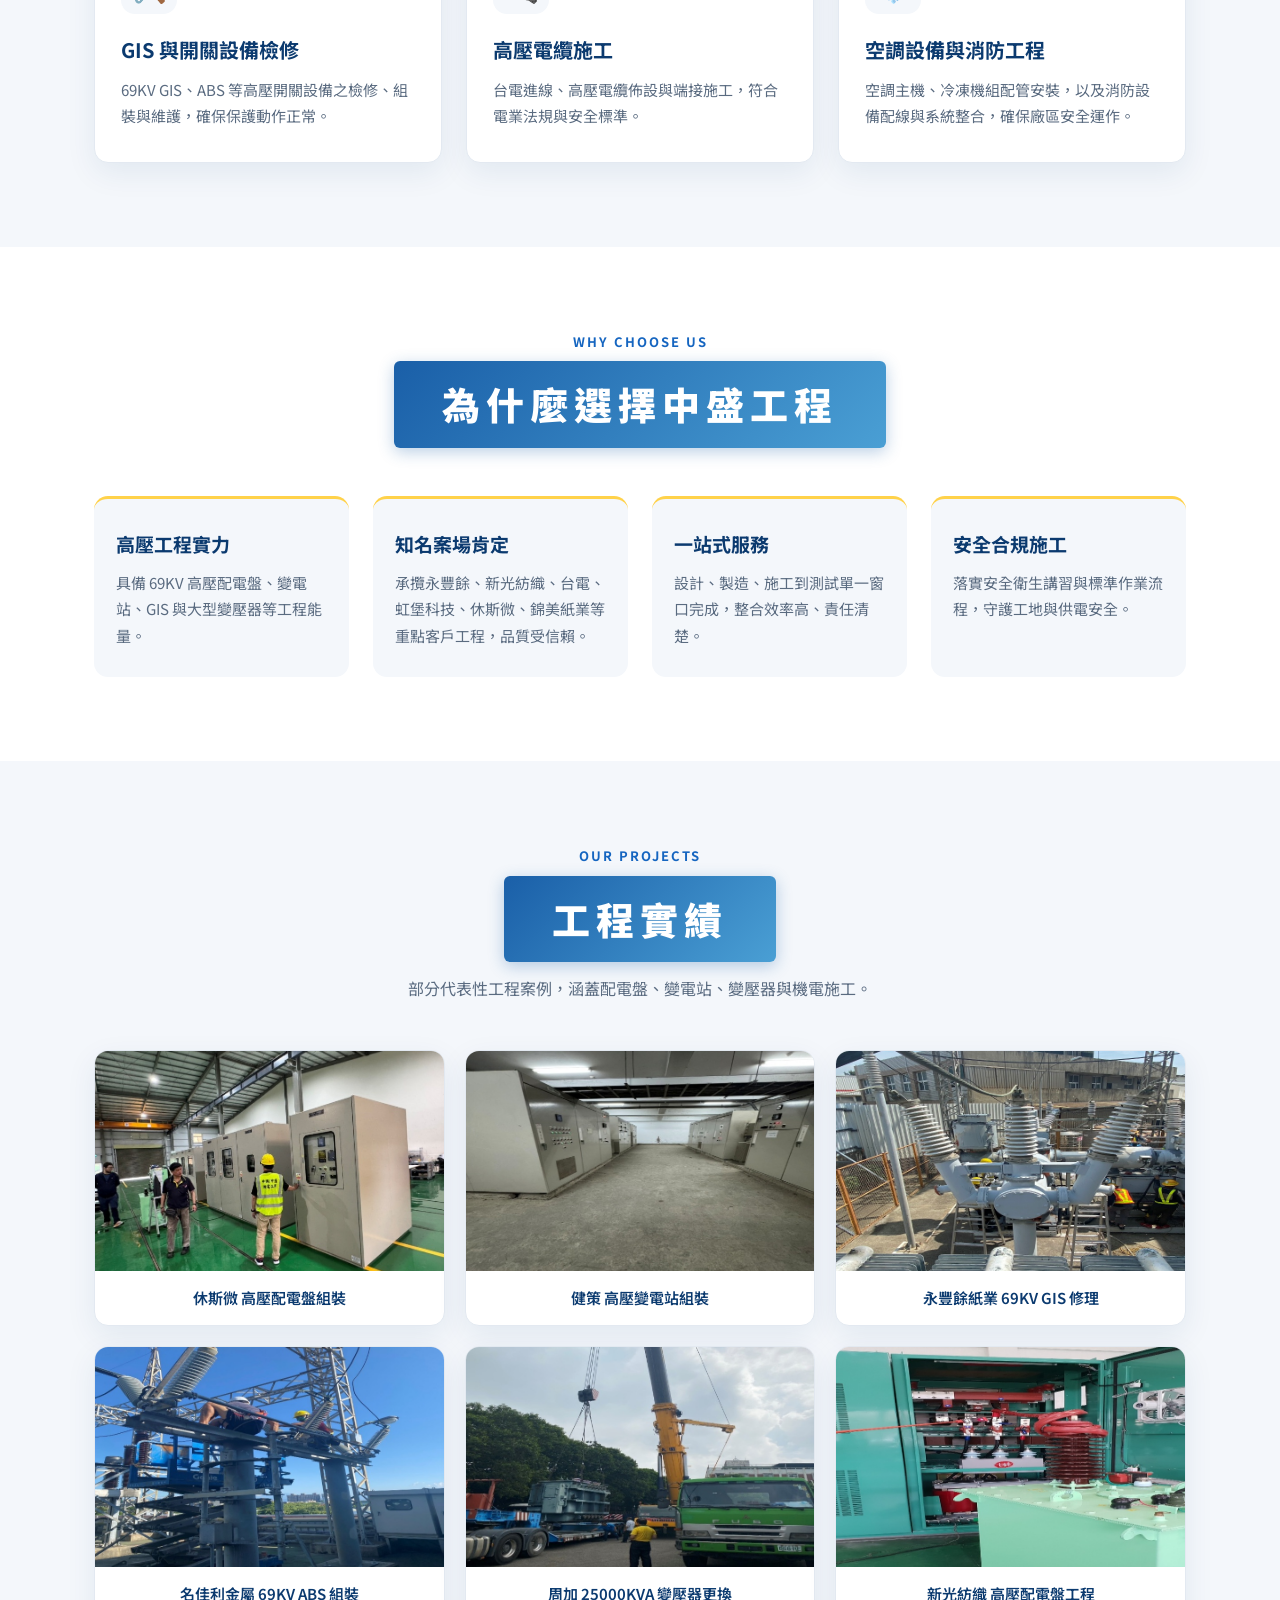
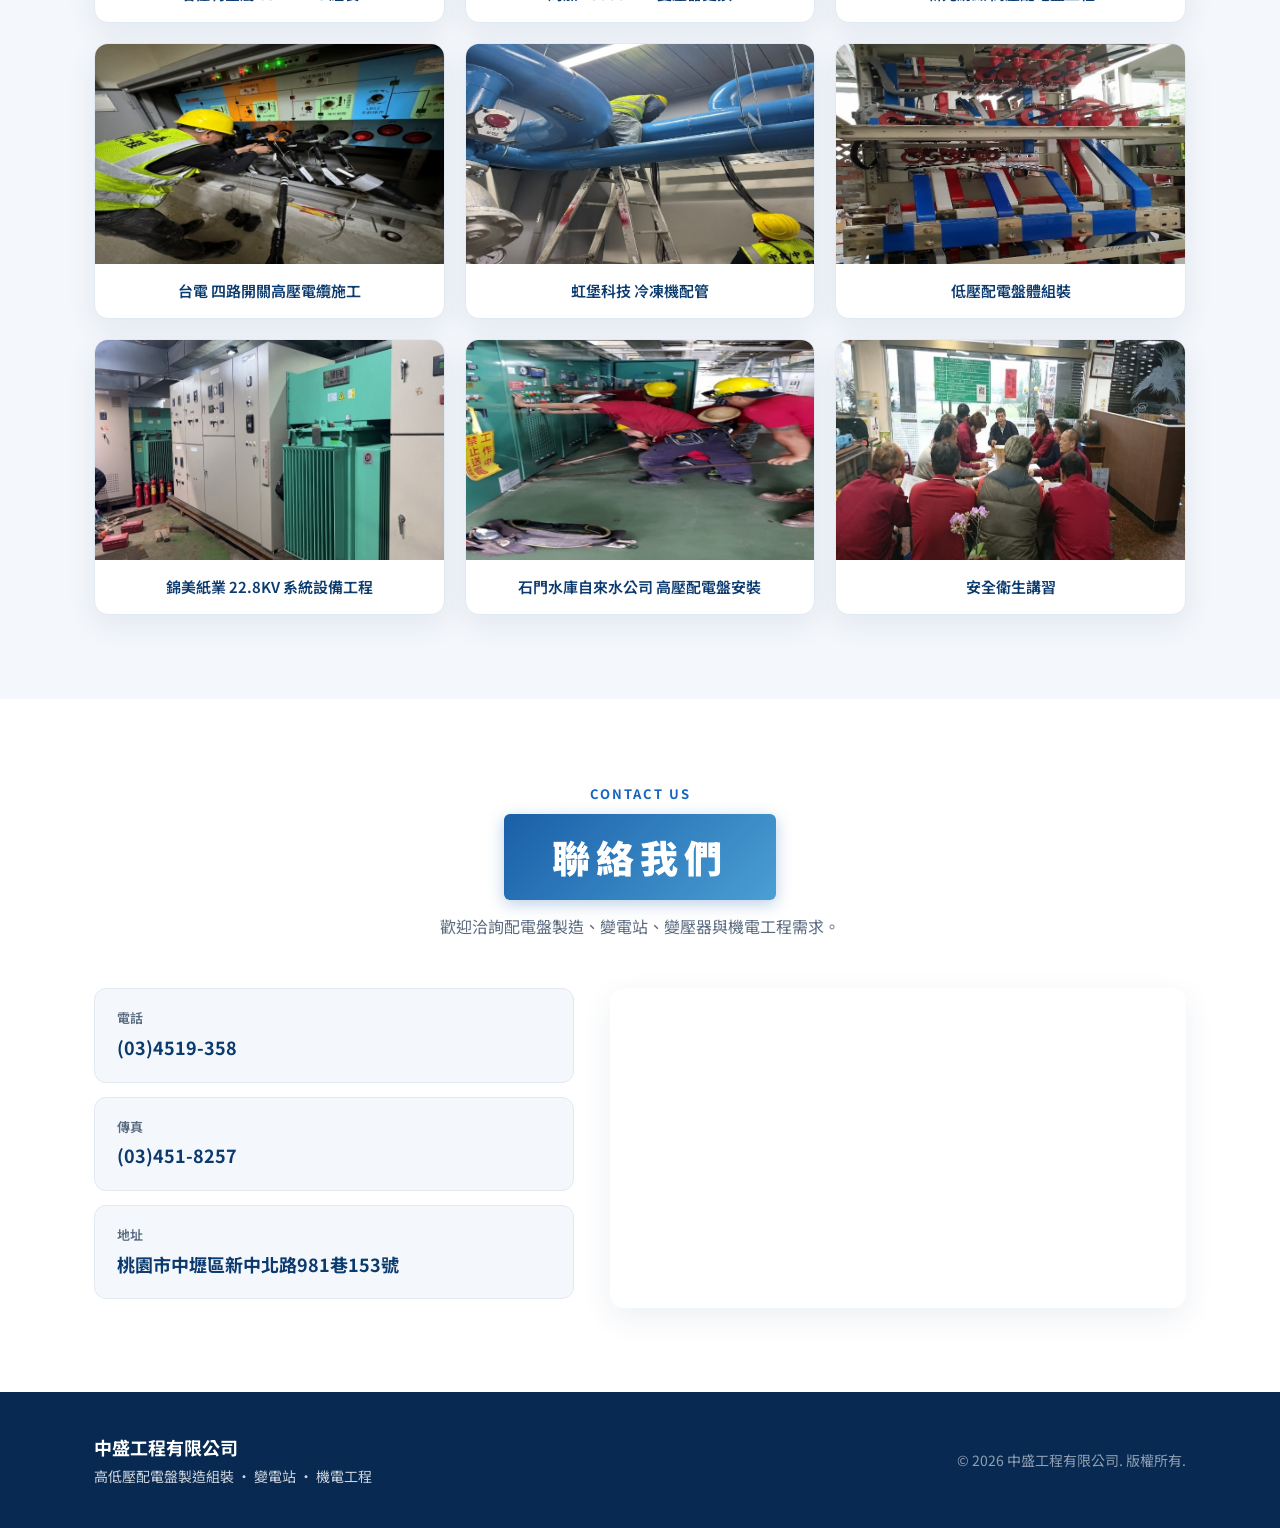
==== commit 268ee915: "修正錯字與電話：休思微→休斯微、電話改 (03)4519-358 Co-Authored-By: Claude Opus 4.8 <noreply@anthropic.com>" ====
--- a/index.html
+++ b/index.html
@@ -119,7 +119,7 @@
         <p>
           我們深知供電穩定對工廠營運的重要性，秉持「<strong>專業．品質．信賴</strong>」的理念，
           從規劃設計、設備組裝到現場施工與測試，皆以嚴謹的標準執行，
-          已協助永豐餘紙業、新光紡織、台電、虹堡科技、錦美紙業、休思微、石門水庫自來水公司等
+          已協助永豐餘紙業、新光紡織、台電、虹堡科技、錦美紙業、休斯微、石門水庫自來水公司等
           多家企業與單位完成關鍵電力工程。
         </p>
       </div>
@@ -232,7 +232,7 @@
       </div>
       <div class="why__item">
         <h3>知名案場肯定</h3>
-        <p>承攬永豐餘、新光紡織、台電、虹堡科技、休思微、錦美紙業等重點客戶工程，品質受信賴。</p>
+        <p>承攬永豐餘、新光紡織、台電、虹堡科技、休斯微、錦美紙業等重點客戶工程，品質受信賴。</p>
       </div>
       <div class="why__item">
         <h3>一站式服務</h3>
@@ -253,7 +253,7 @@
       <p class="section__desc">部分代表性工程案例，涵蓋配電盤、變電站、變壓器與機電施工。</p>
     </div>
     <div class="container gallery">
-      <figure class="shot"><img src="images/image1.jpeg" alt="休思微高壓配電盤組裝" loading="lazy"><figcaption>休思微 高壓配電盤組裝</figcaption></figure>
+      <figure class="shot"><img src="images/image1.jpeg" alt="休斯微高壓配電盤組裝" loading="lazy"><figcaption>休斯微 高壓配電盤組裝</figcaption></figure>
       <figure class="shot"><img src="images/image2.jpeg" alt="健策高壓變電站組裝" loading="lazy"><figcaption>健策 高壓變電站組裝</figcaption></figure>
       <figure class="shot"><img src="images/image3.jpeg" alt="永豐餘紙業69KV GIS修理" loading="lazy"><figcaption>永豐餘紙業 69KV GIS 修理</figcaption></figure>
       <figure class="shot"><img src="images/image4.jpeg" alt="名佳利金屬69KV ABS組裝" loading="lazy"><figcaption>名佳利金屬 69KV ABS 組裝</figcaption></figure>
@@ -277,9 +277,9 @@
     </div>
     <div class="container contact__grid">
       <div class="contact__info">
-        <a class="contact__row" href="tel:+88634519356">
+        <a class="contact__row" href="tel:+88634519358">
           <span class="contact__label">電話</span>
-          <span class="contact__value">(03)4519-356~358</span>
+          <span class="contact__value">(03)4519-358</span>
         </a>
         <div class="contact__row">
           <span class="contact__label">傳真</span>
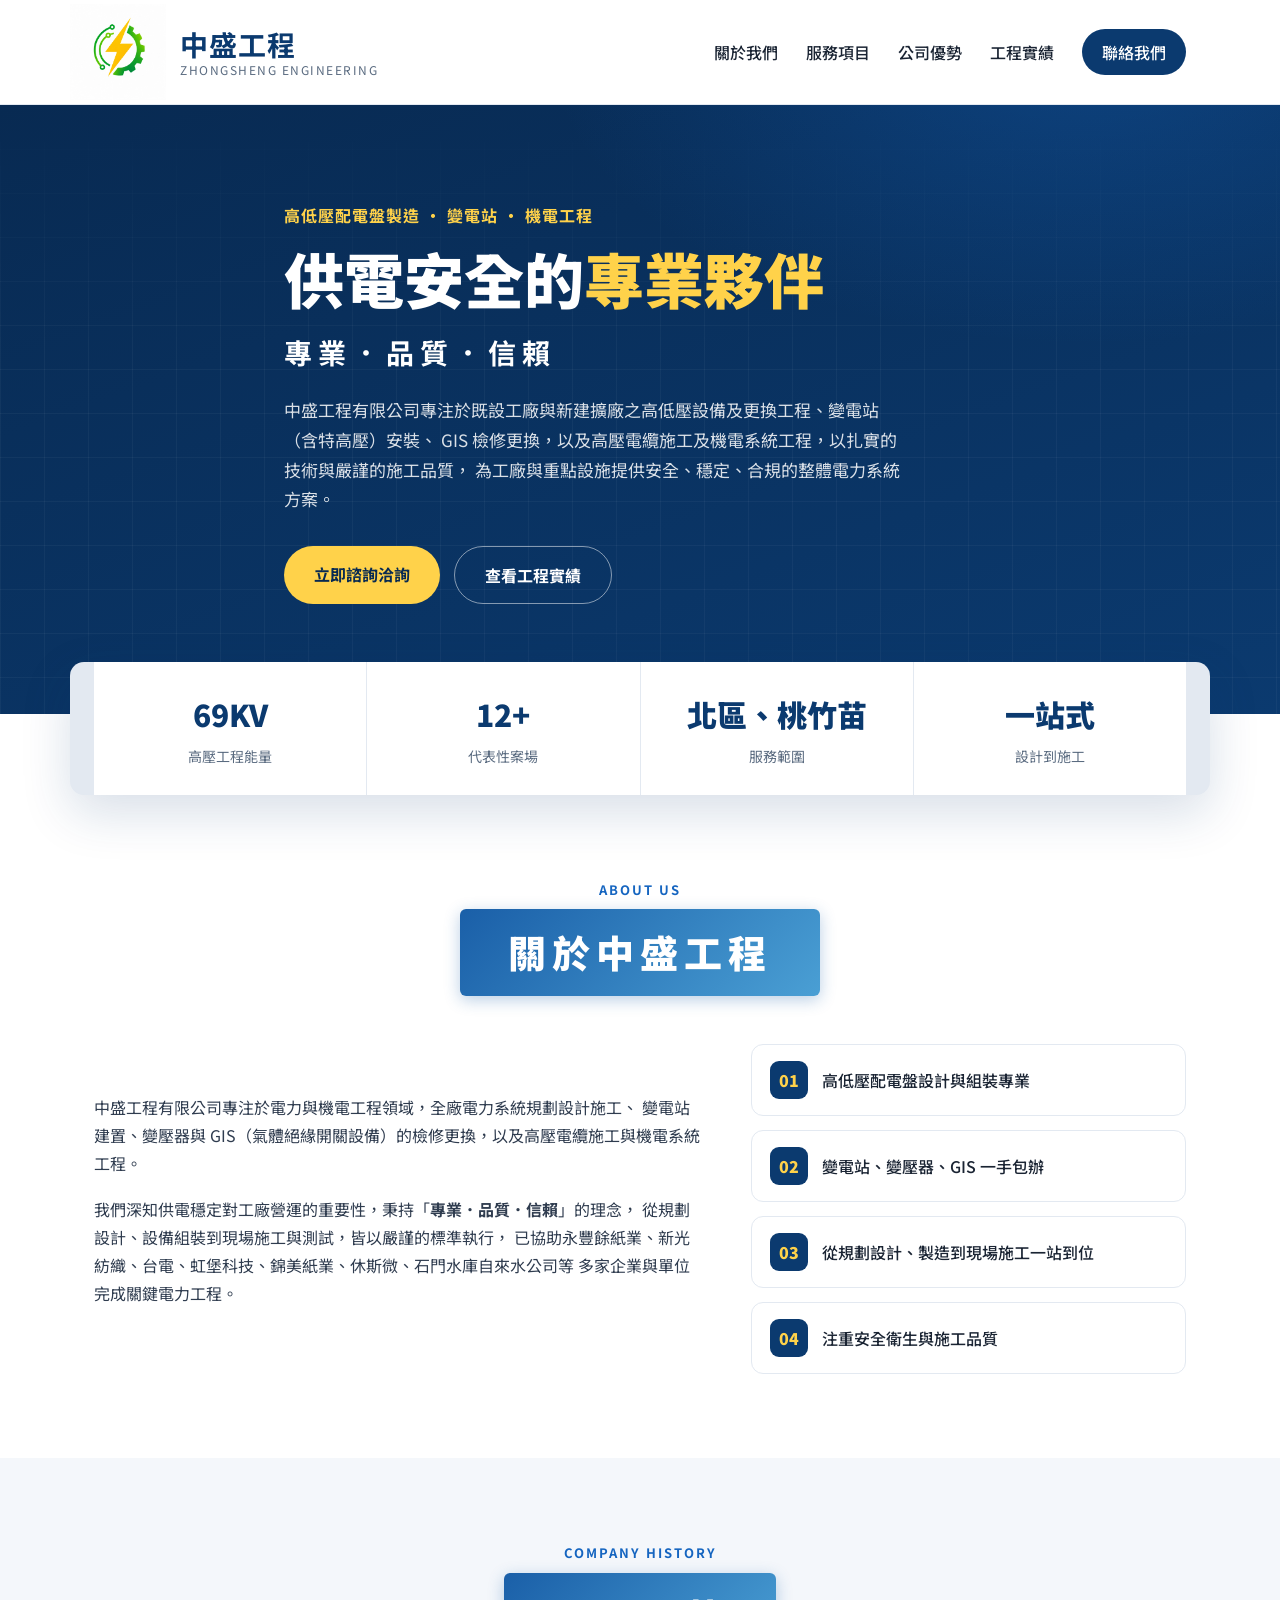
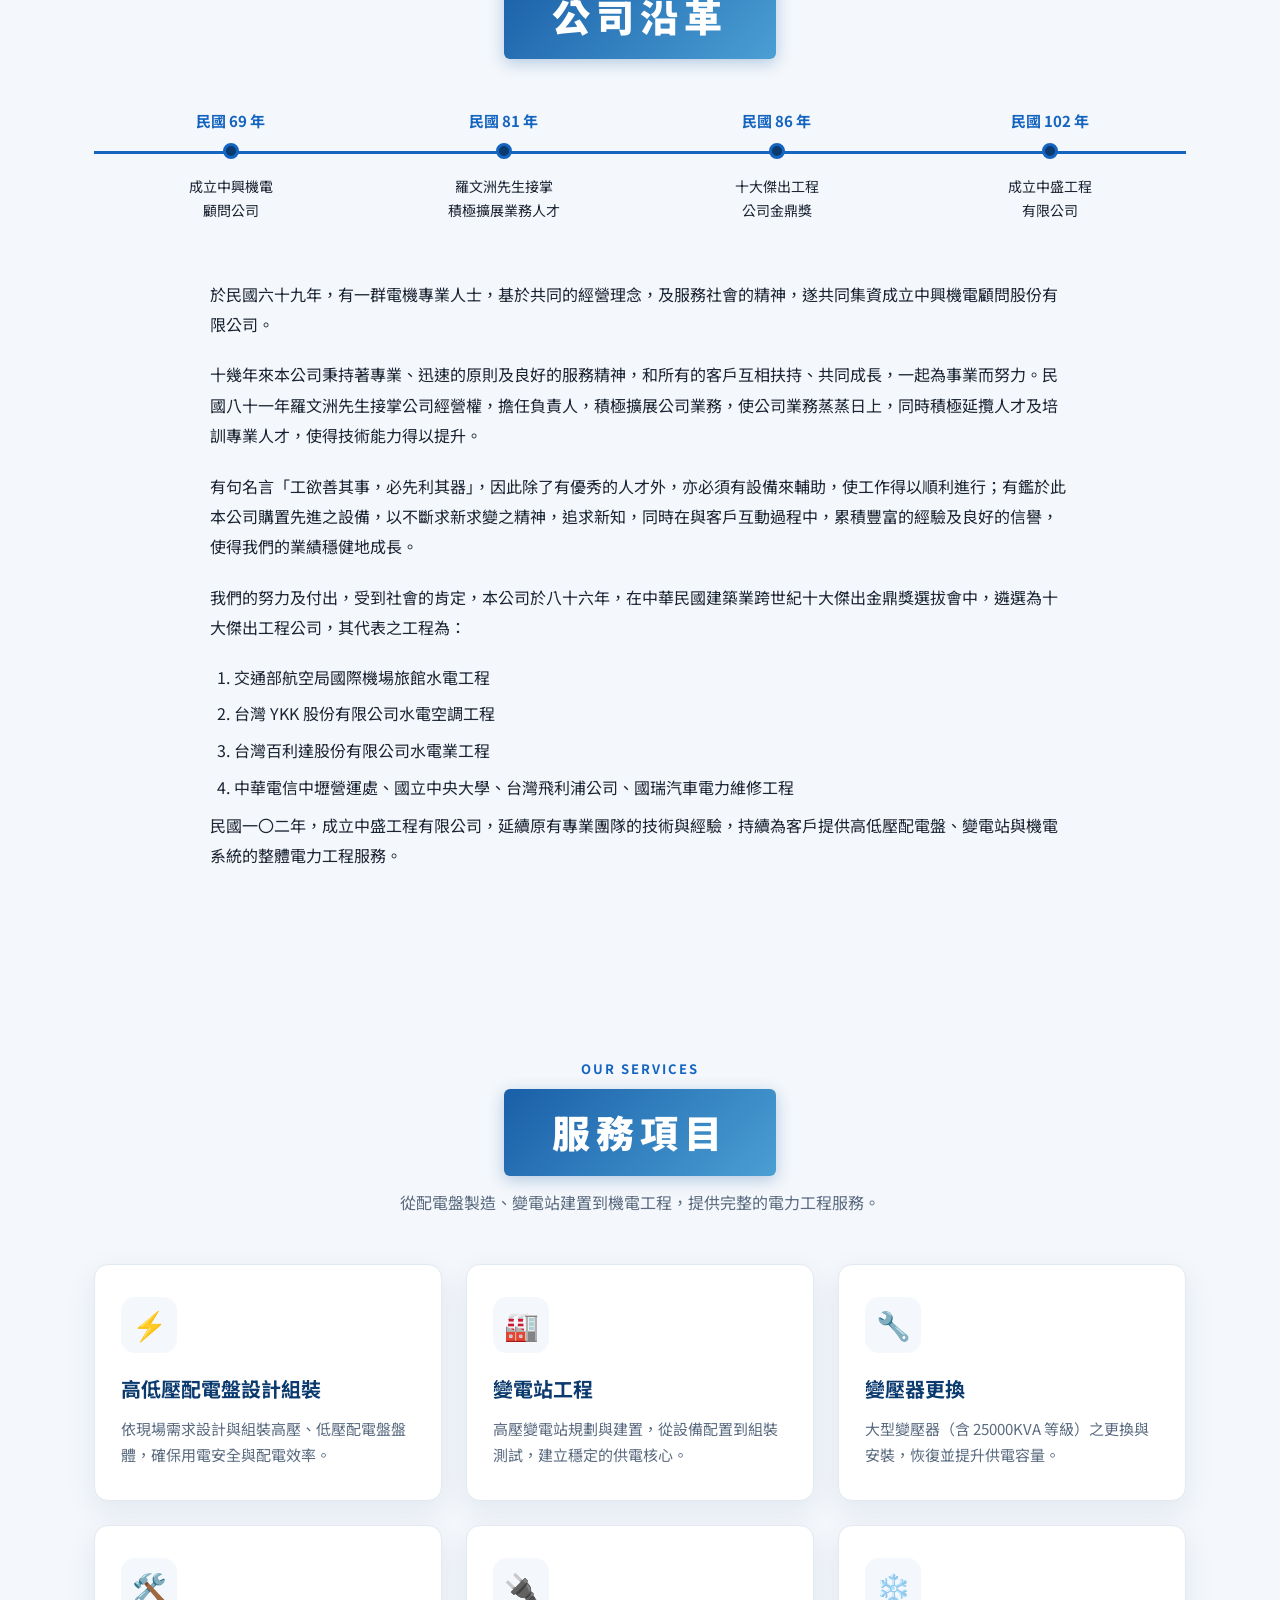
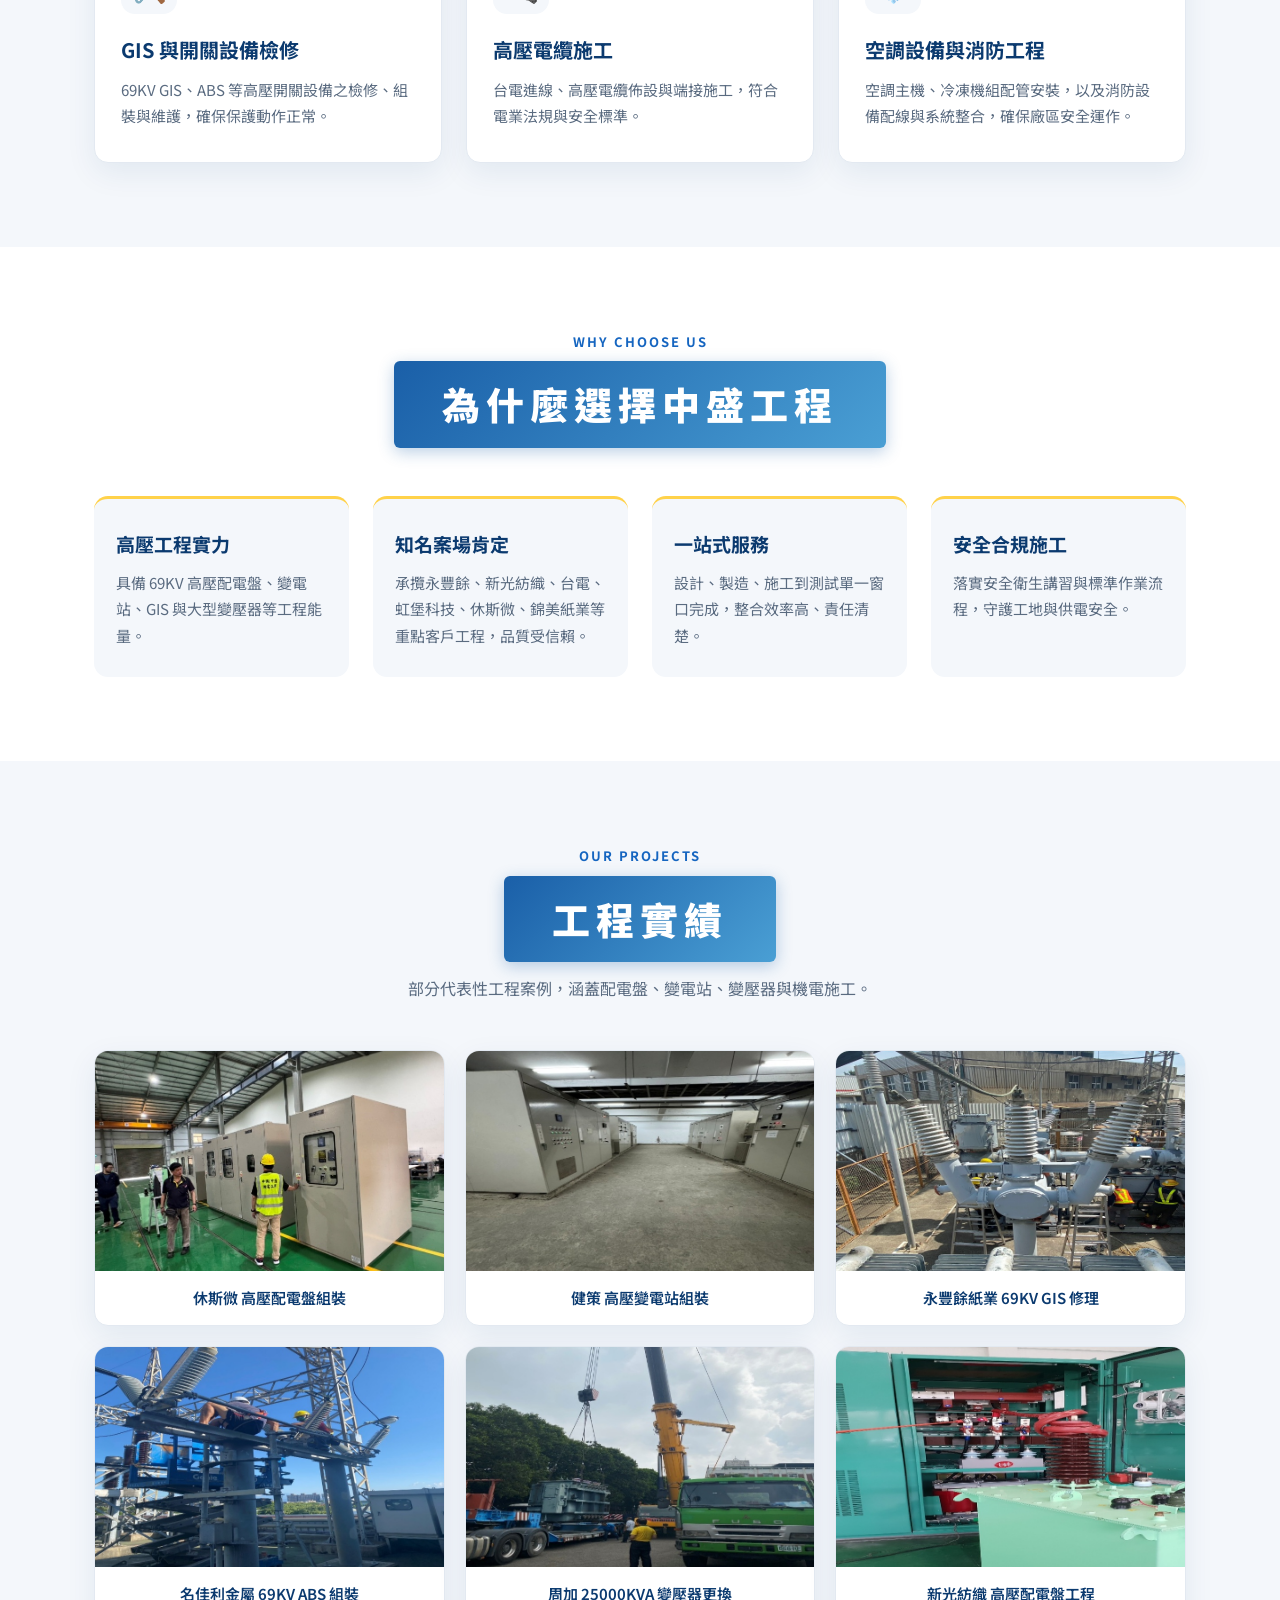
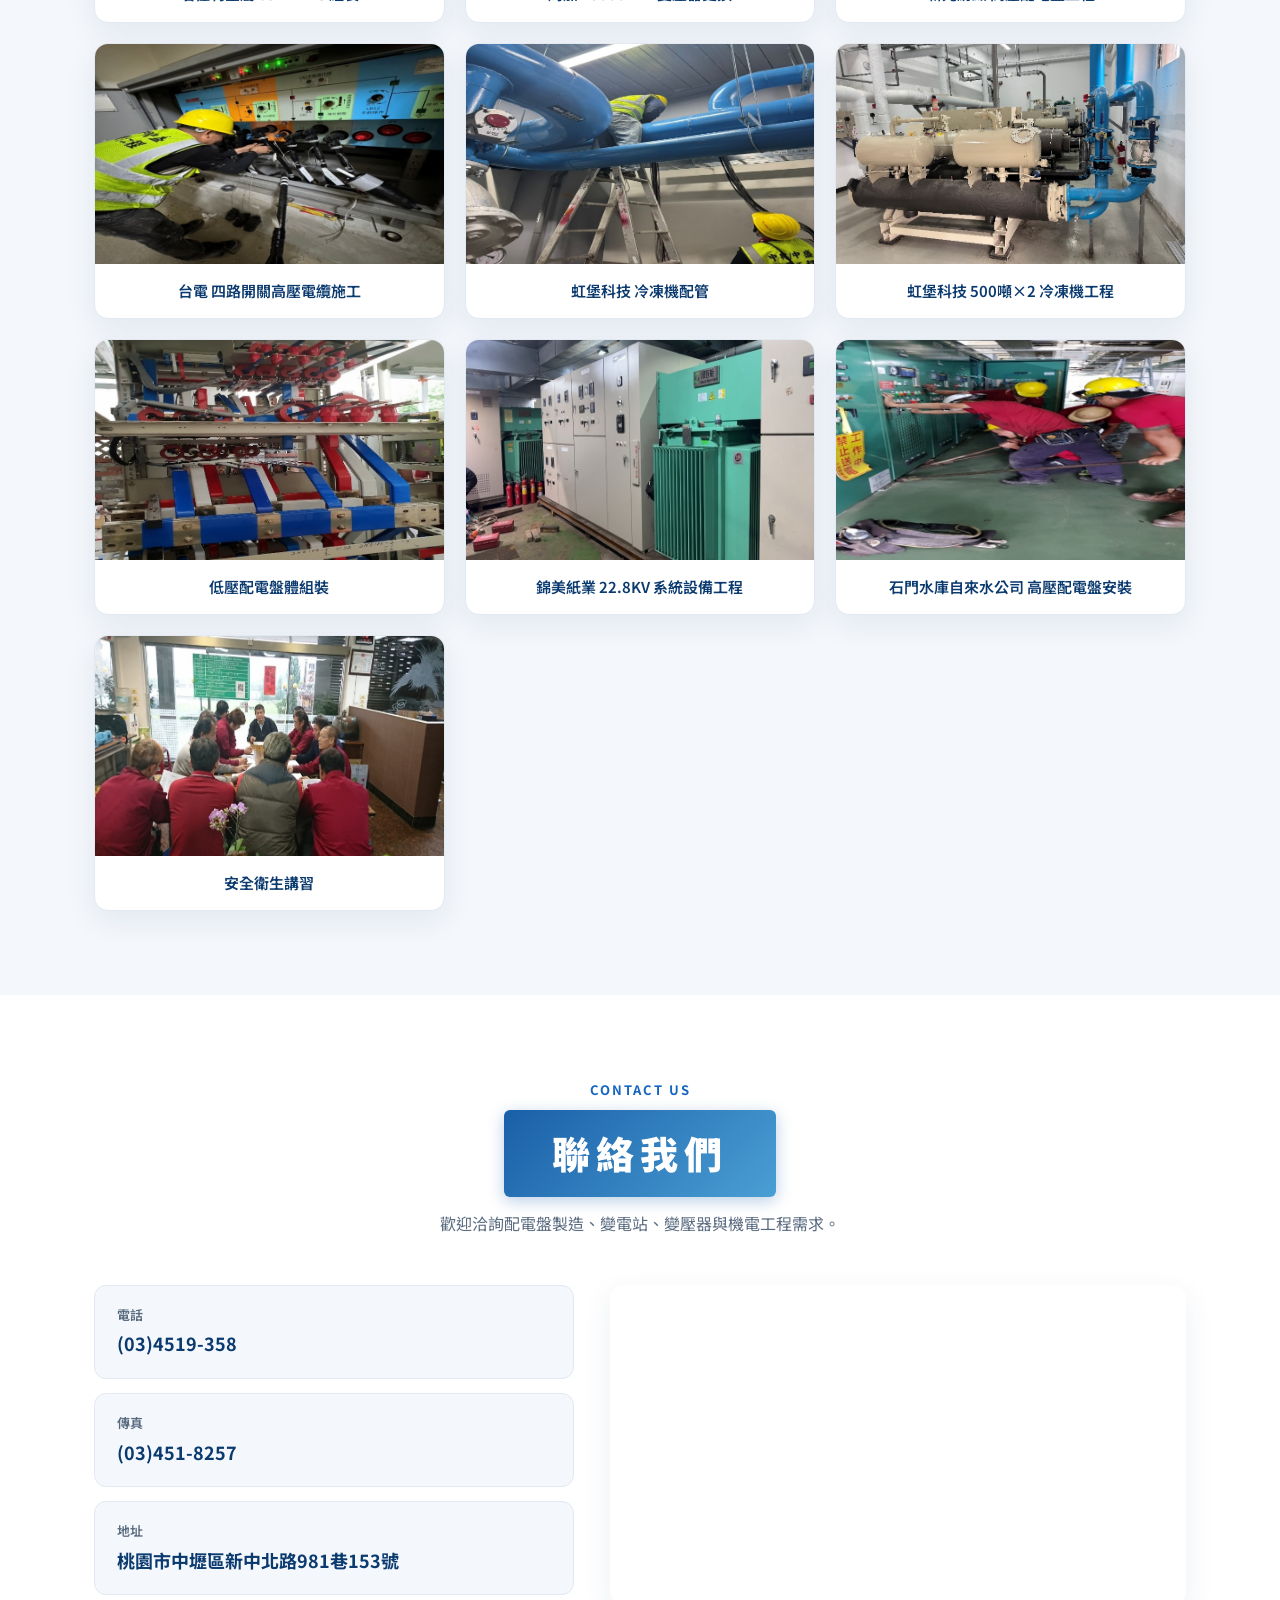
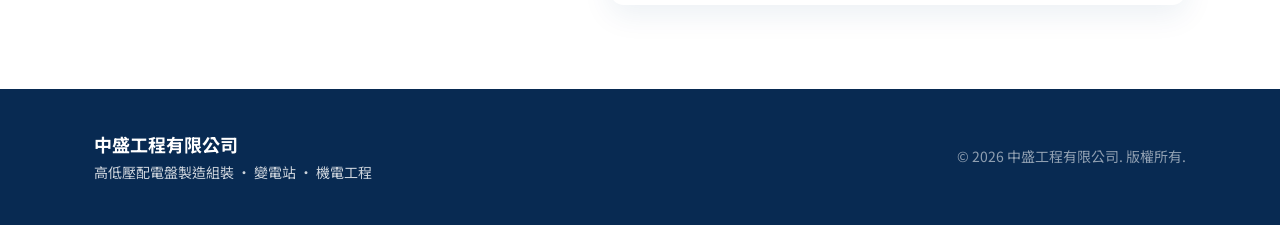
==== commit 40d752ab: "新增工程實績照片：虹堡科技 500噸×2 冷凍機工程 Co-Authored-By: Claude Opus 4.8 <noreply@anthropic.com>" ====
--- a/index.html
+++ b/index.html
@@ -261,6 +261,7 @@
       <figure class="shot"><img src="images/image6.jpeg" alt="新光紡織高壓配電盤工程" loading="lazy"><figcaption>新光紡織 高壓配電盤工程</figcaption></figure>
       <figure class="shot"><img src="images/image7.jpeg" alt="台電四路開關高壓電纜施工" loading="lazy"><figcaption>台電 四路開關高壓電纜施工</figcaption></figure>
       <figure class="shot"><img src="images/image8.jpeg" alt="虹堡科技冷凍機配管" loading="lazy"><figcaption>虹堡科技 冷凍機配管</figcaption></figure>
+      <figure class="shot"><img src="images/image13.jpeg" alt="虹堡科技500噸×2冷凍機工程" loading="lazy"><figcaption>虹堡科技 500噸×2 冷凍機工程</figcaption></figure>
       <figure class="shot"><img src="images/image9.jpeg" alt="低壓配電盤體組裝" loading="lazy"><figcaption>低壓配電盤體組裝</figcaption></figure>
       <figure class="shot"><img src="images/image10.jpeg" alt="錦美紙業22.8KV系統設備工程" loading="lazy"><figcaption>錦美紙業 22.8KV 系統設備工程</figcaption></figure>
       <figure class="shot"><img src="images/image11.jpeg" alt="石門水庫自來水公司高壓配電盤安裝" loading="lazy"><figcaption>石門水庫自來水公司 高壓配電盤安裝</figcaption></figure>
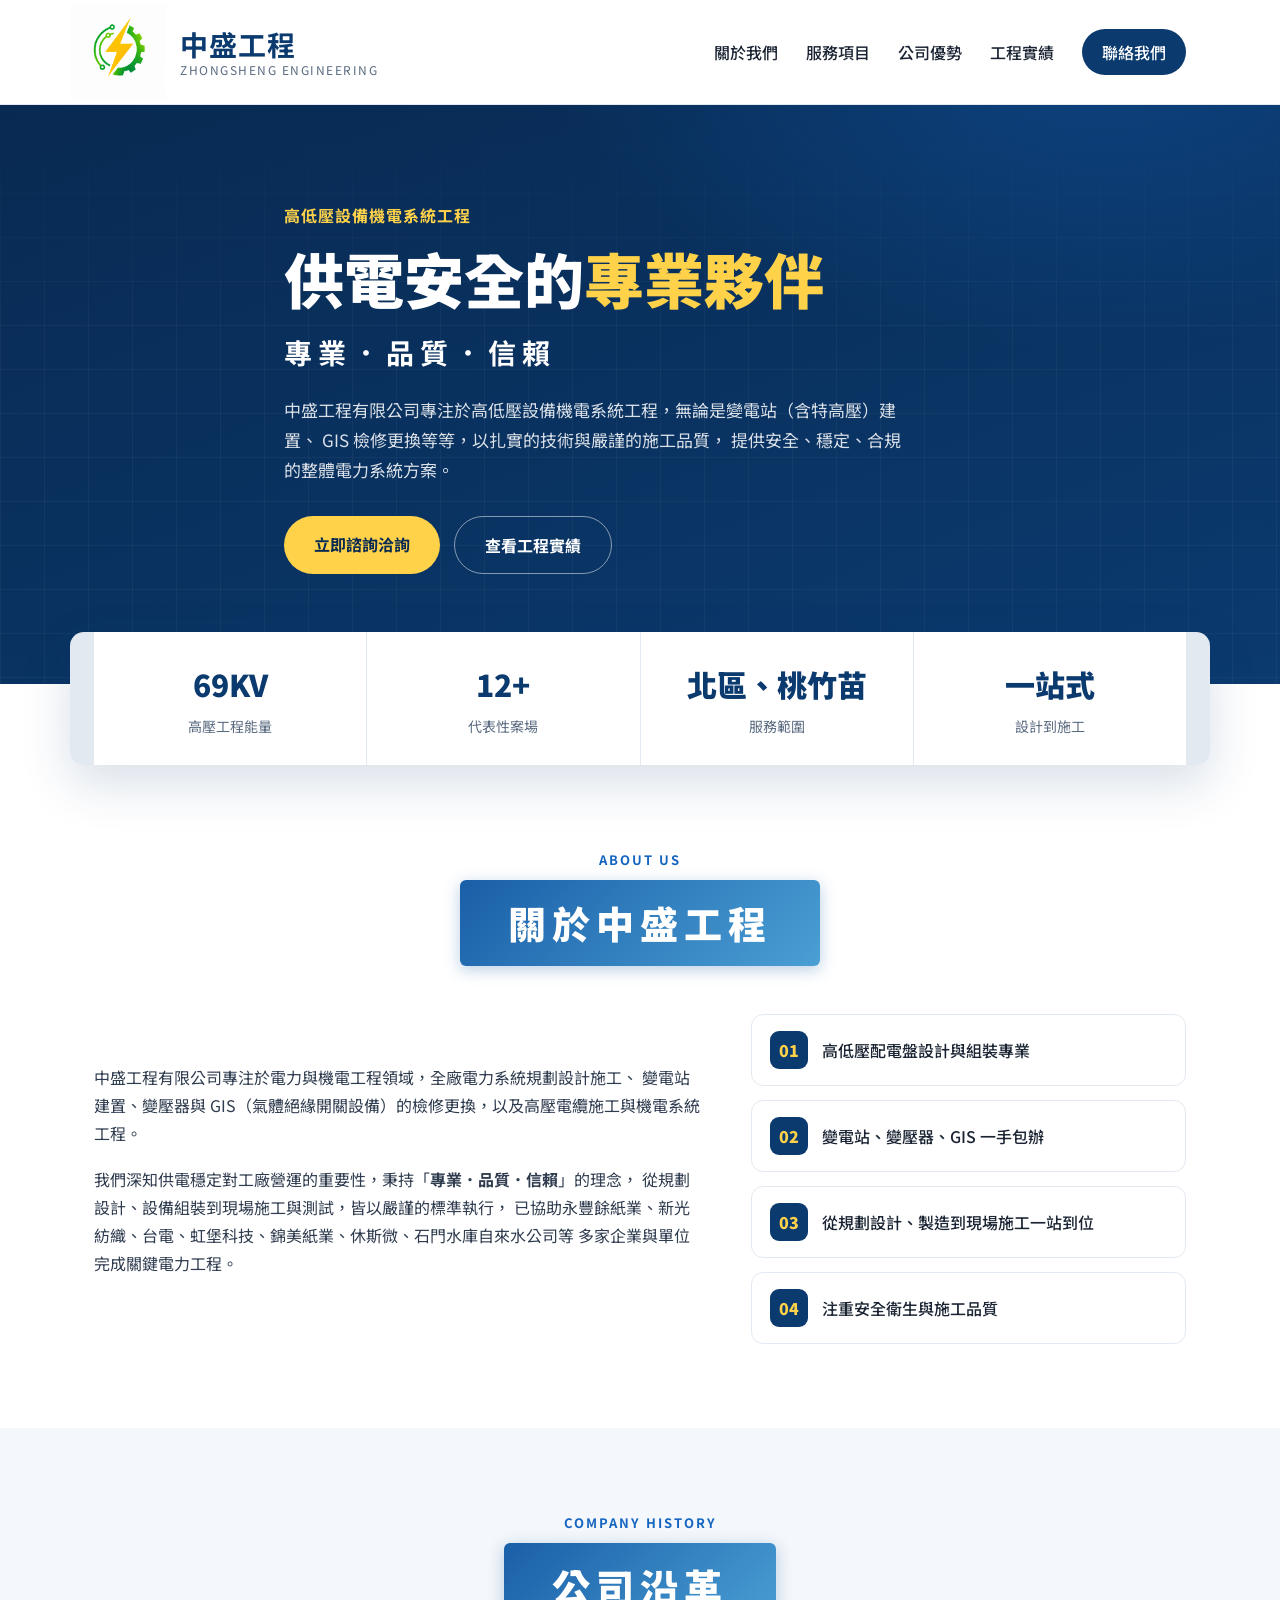
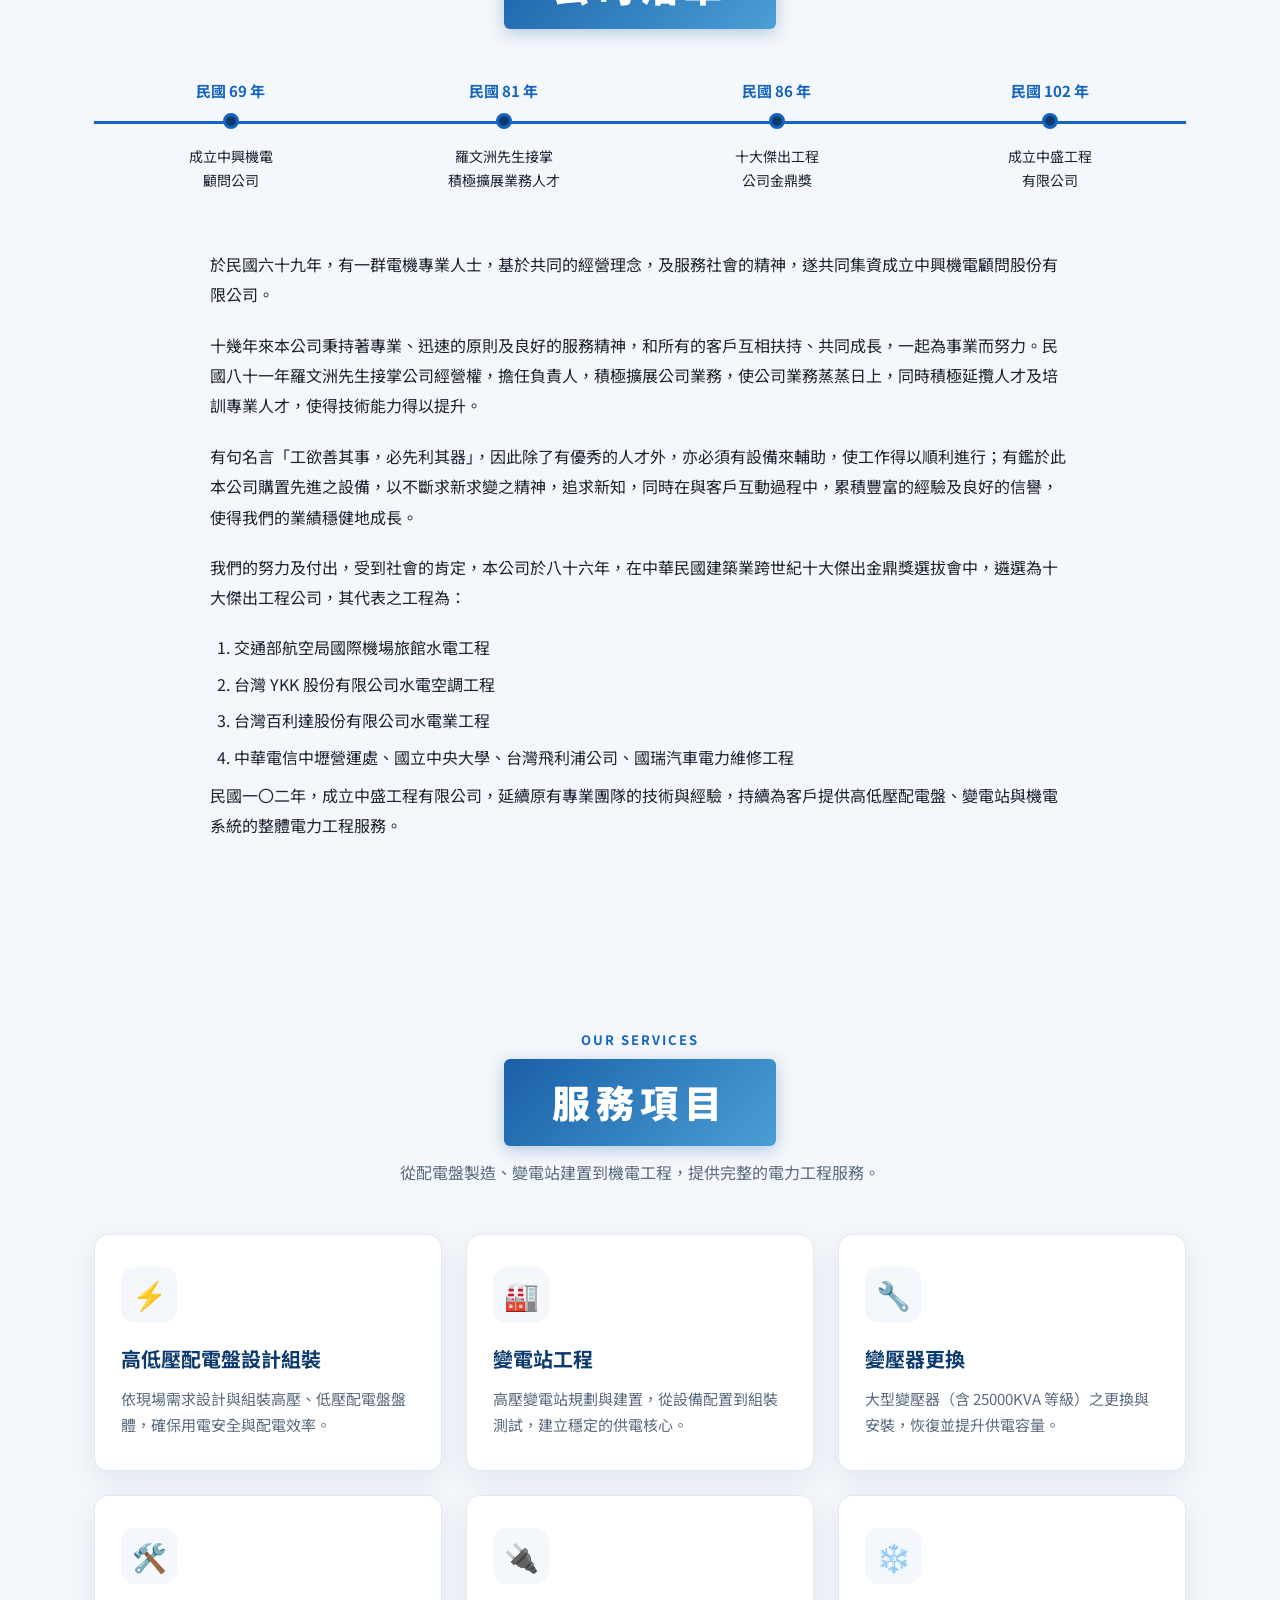
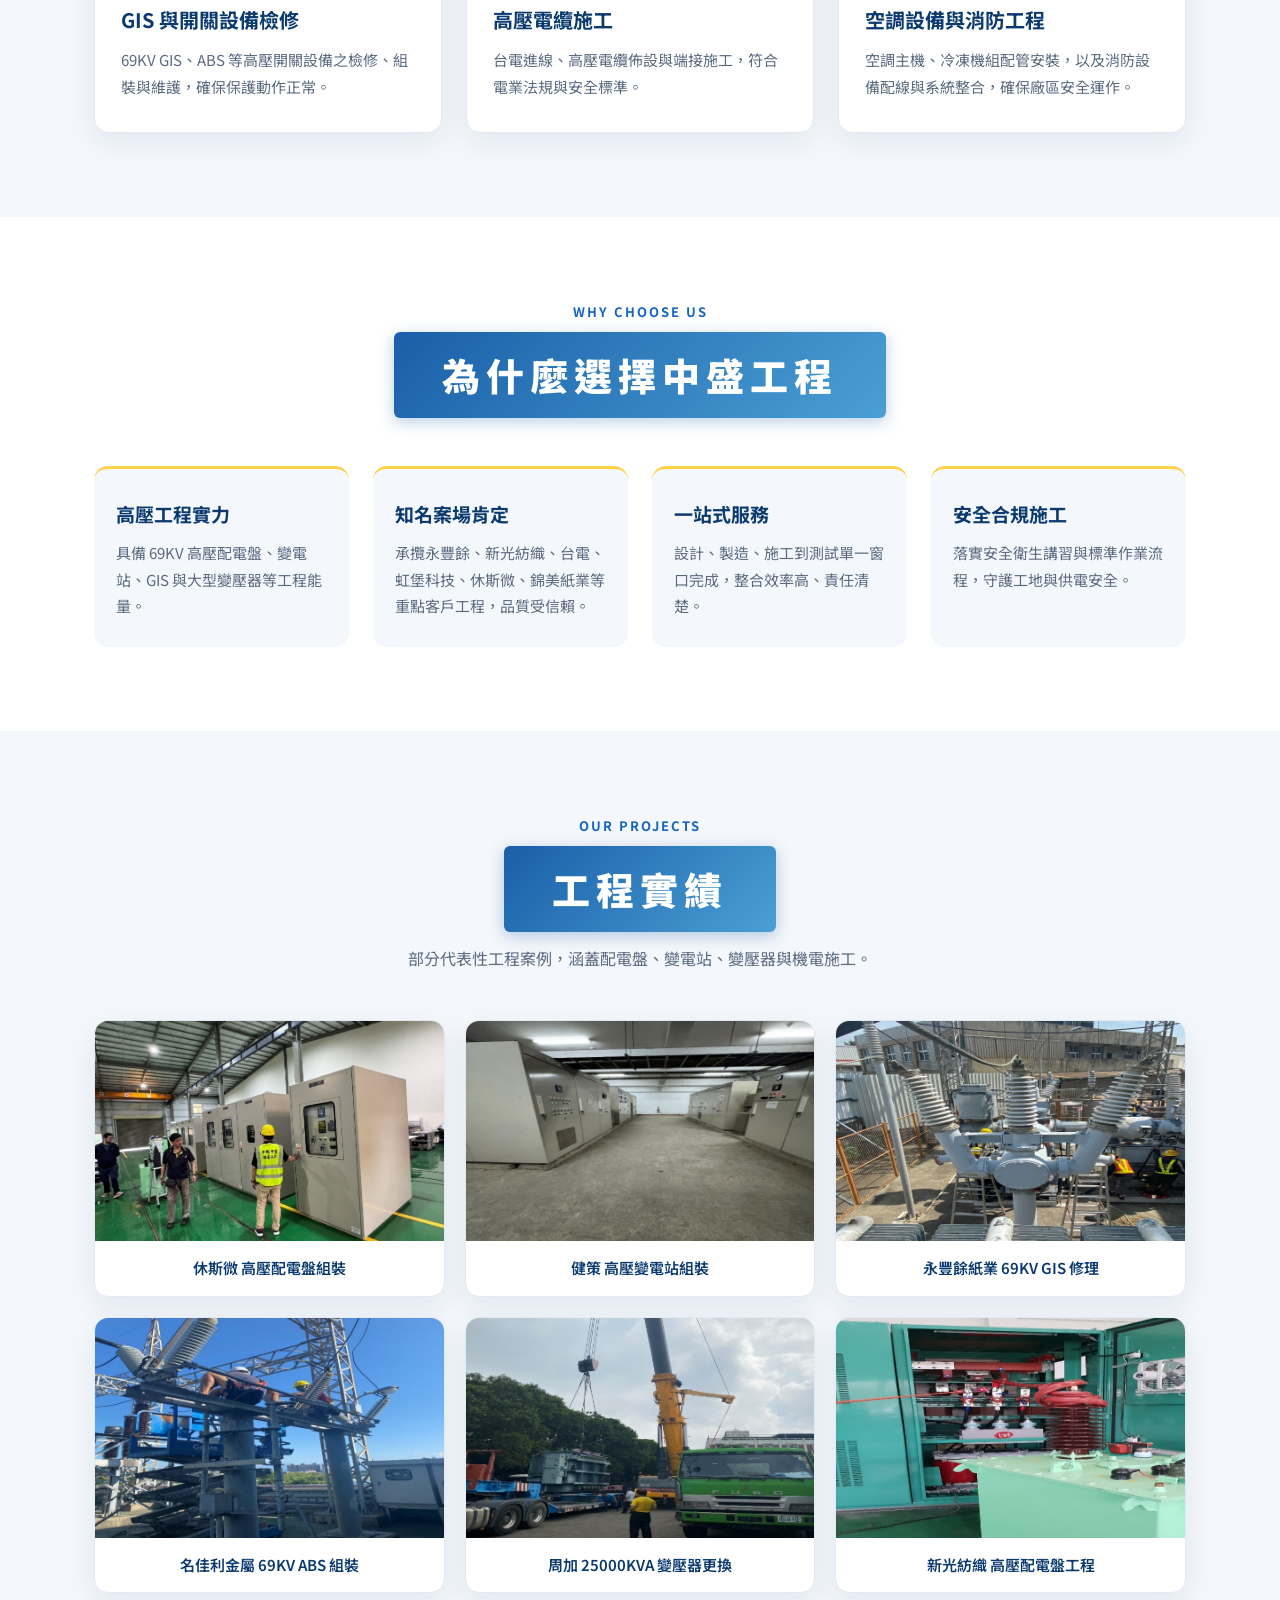
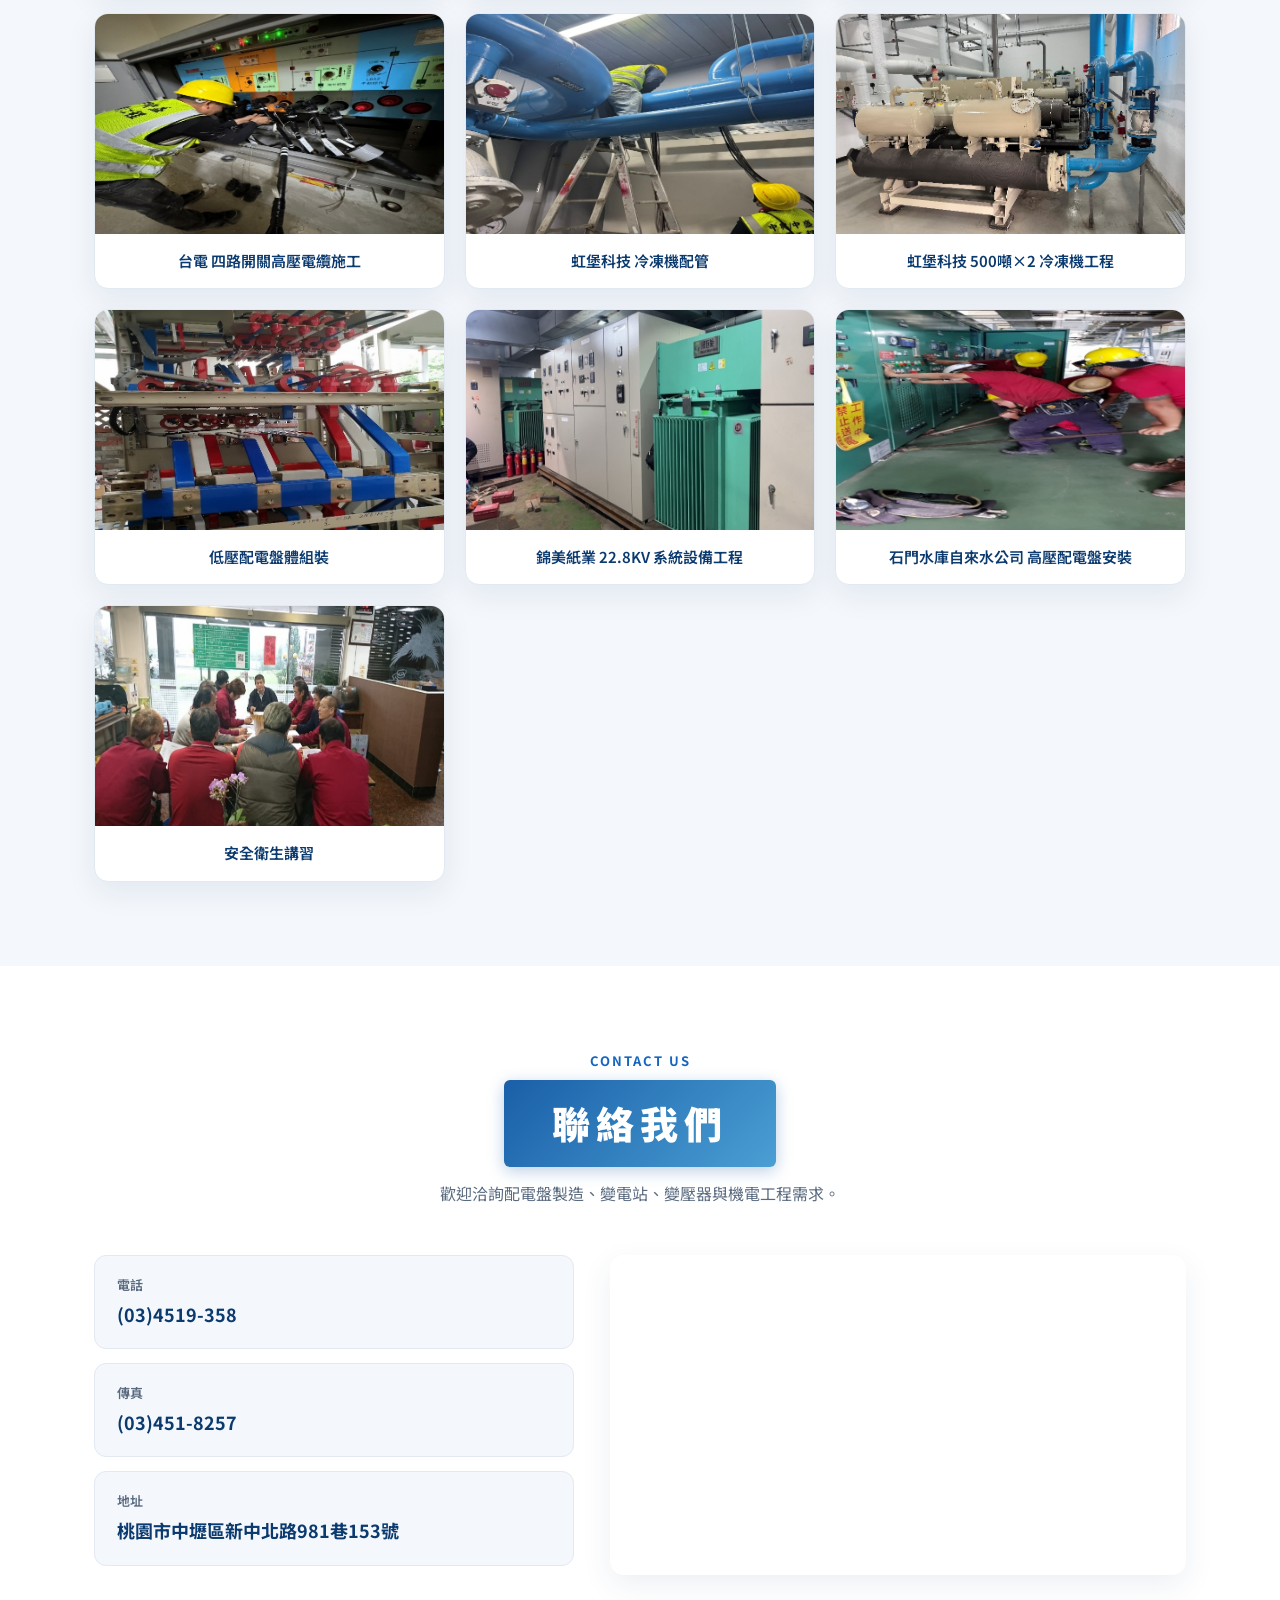
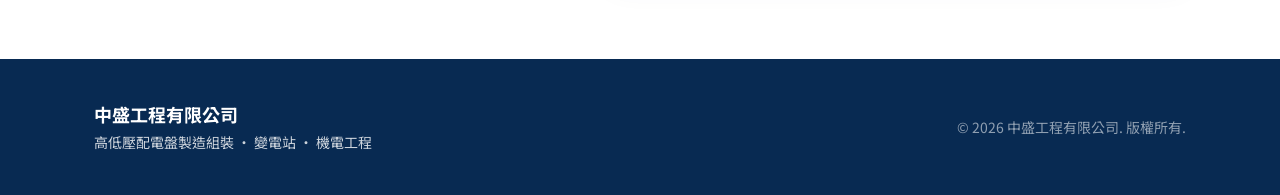
==== commit 8d6e1f70: "調整首頁大標小字與簡介文案 Co-Authored-By: Claude Opus 4.8 <noreply@anthropic.com>" ====
--- a/index.html
+++ b/index.html
@@ -79,13 +79,13 @@
   <!-- 首頁主視覺 -->
   <section class="hero">
     <div class="container hero__inner">
-      <p class="hero__eyebrow">高低壓配電盤製造 · 變電站 · 機電工程</p>
+      <p class="hero__eyebrow">高低壓設備機電系統工程</p>
       <h1 class="hero__title">供電安全的<span>專業夥伴</span></h1>
       <p class="hero__slogan">專業．品質．信賴</p>
       <p class="hero__lead">
-        中盛工程有限公司專注於既設工廠與新建擴廠之高低壓設備及更換工程、變電站（含特高壓）安裝、
-        GIS 檢修更換，以及高壓電纜施工及機電系統工程，以扎實的技術與嚴謹的施工品質，
-        為工廠與重點設施提供安全、穩定、合規的整體電力系統方案。
+        中盛工程有限公司專注於高低壓設備機電系統工程，無論是變電站（含特高壓）建置、
+        GIS 檢修更換等等，以扎實的技術與嚴謹的施工品質，
+        提供安全、穩定、合規的整體電力系統方案。
       </p>
       <div class="hero__actions">
         <a href="#contact" class="btn btn--primary">立即諮詢洽詢</a>
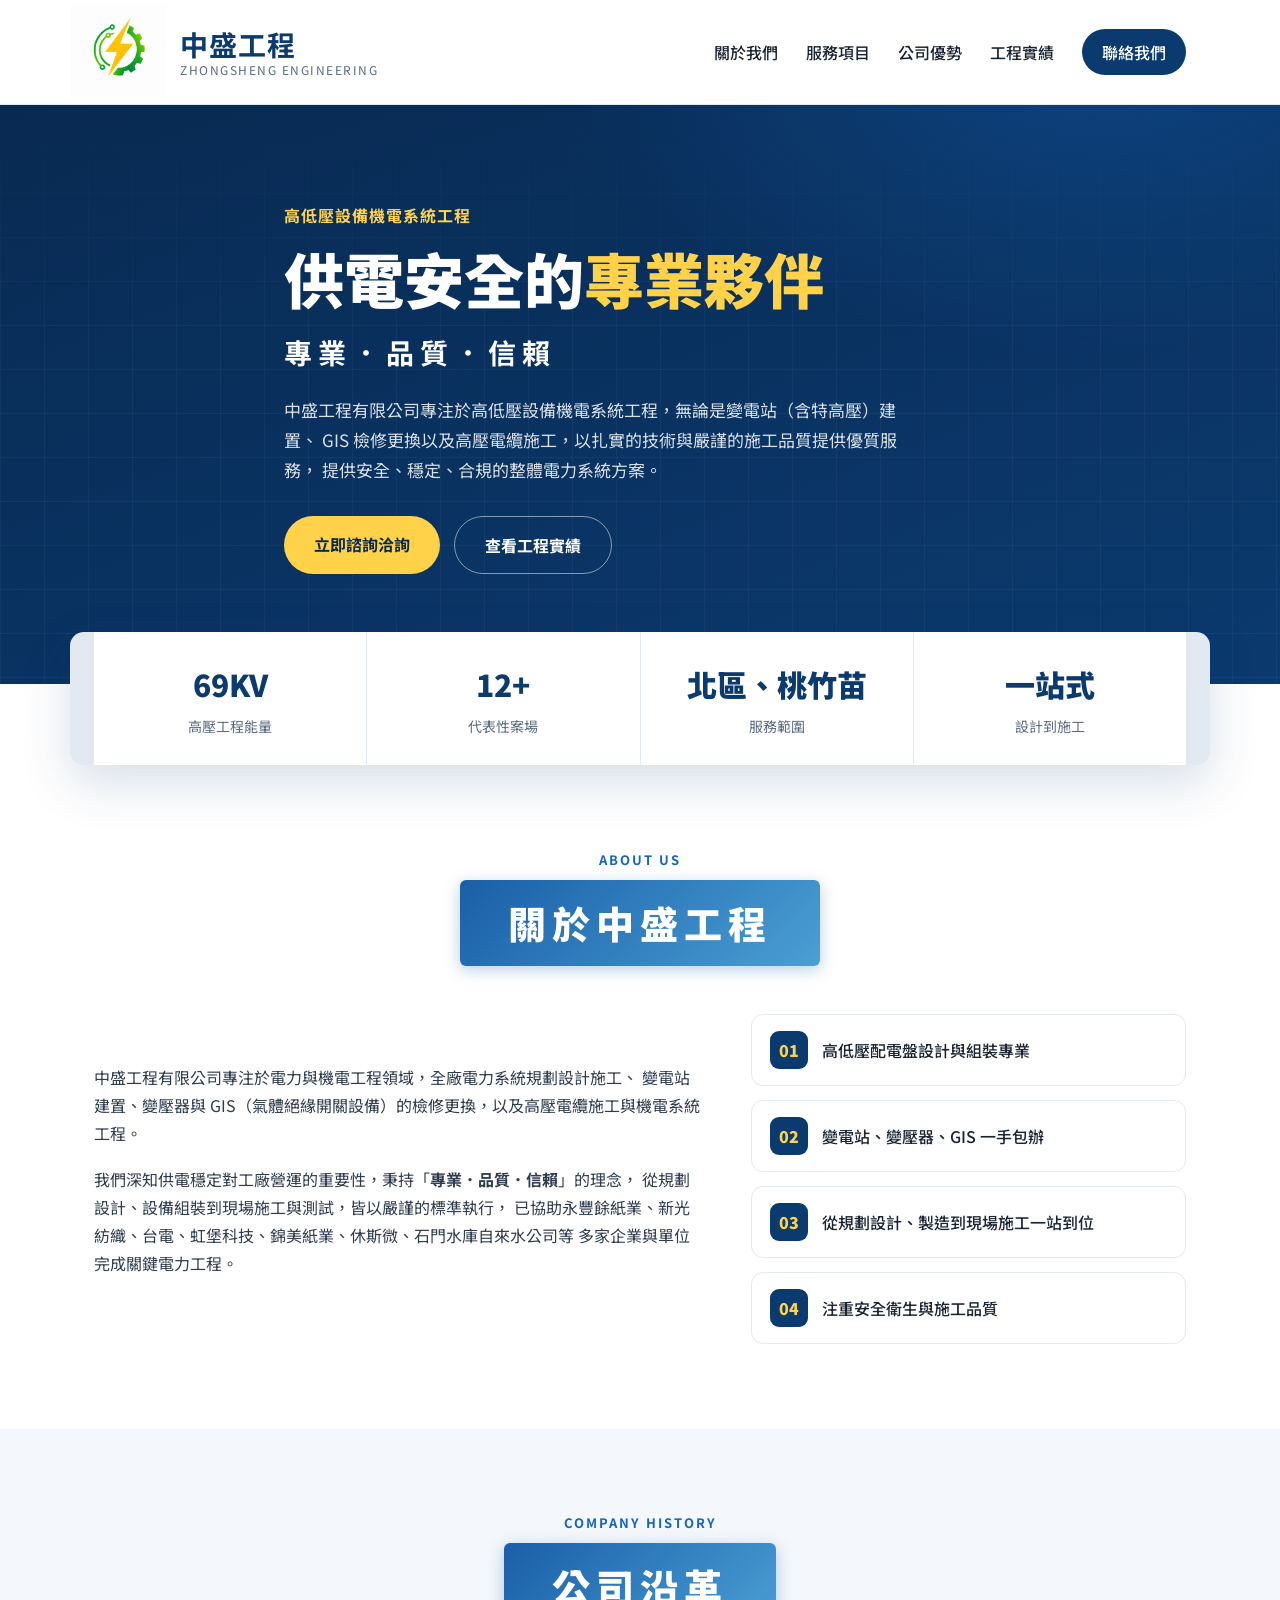
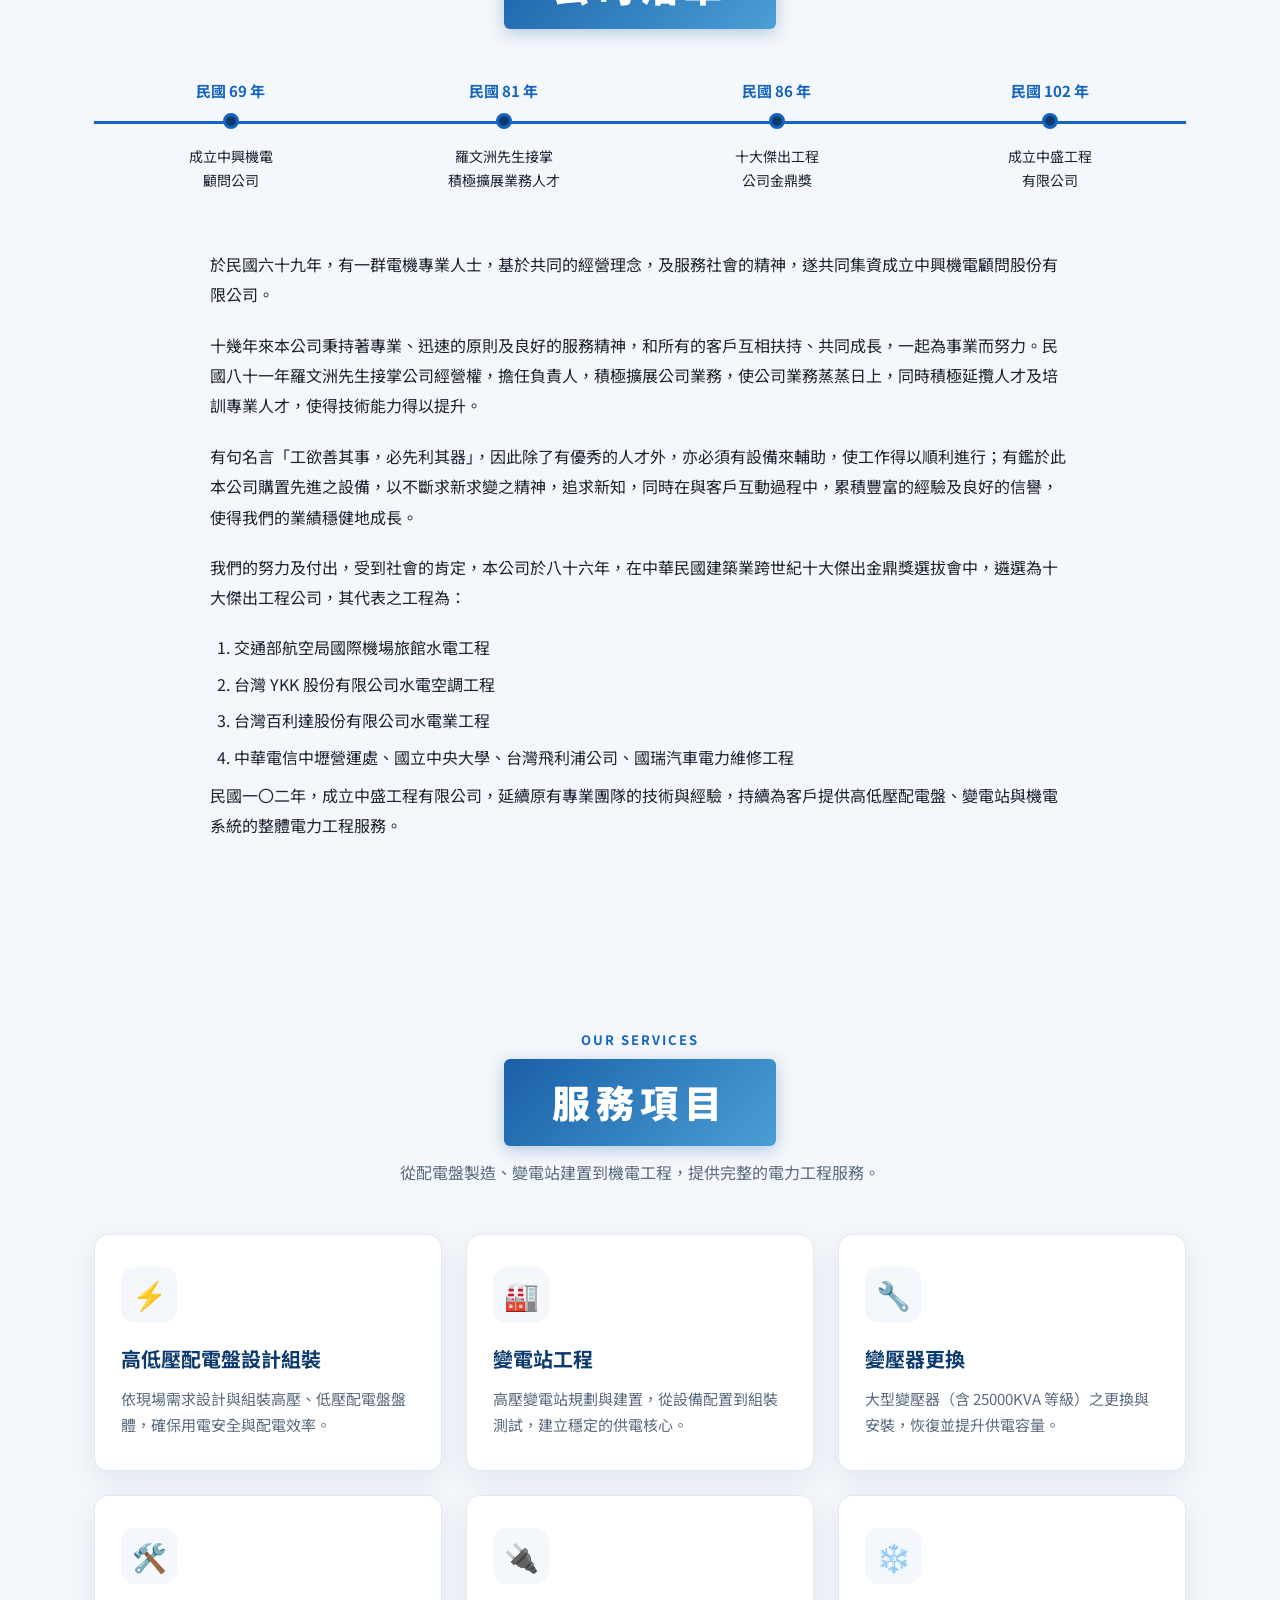
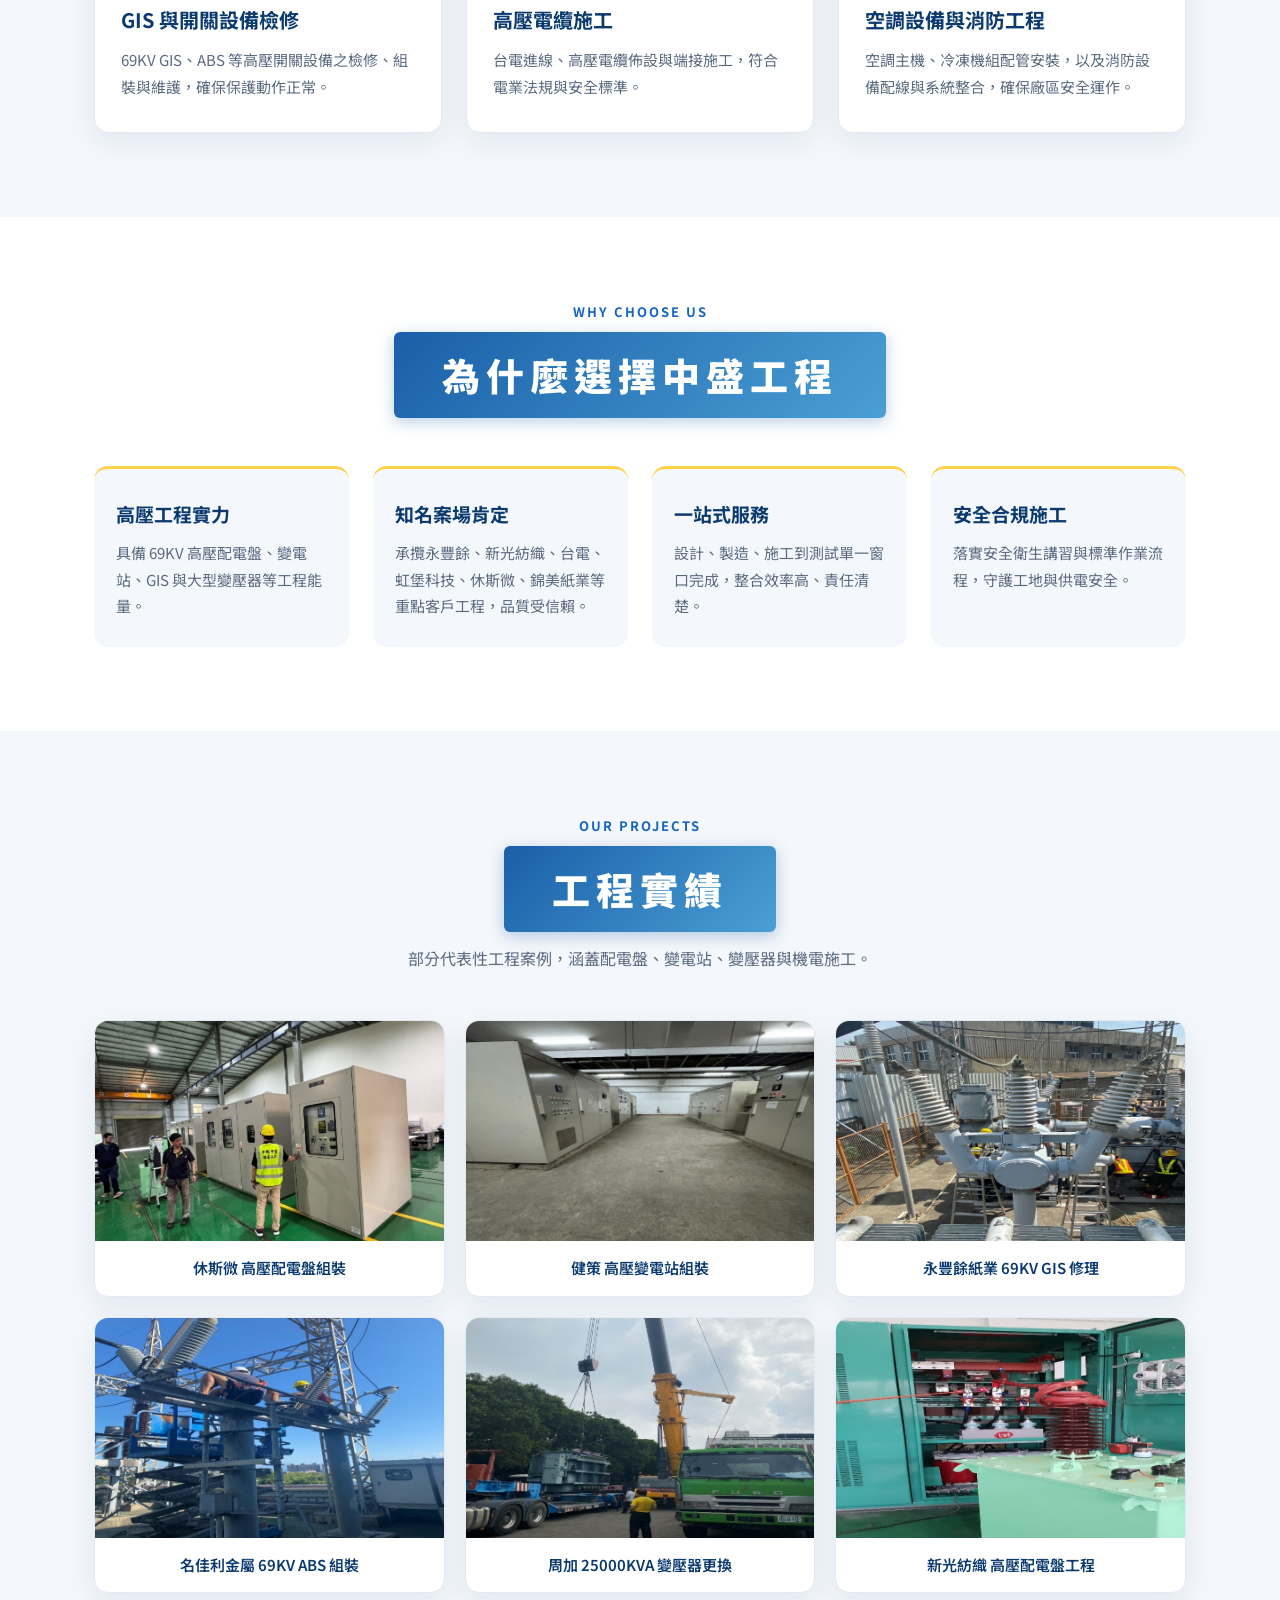
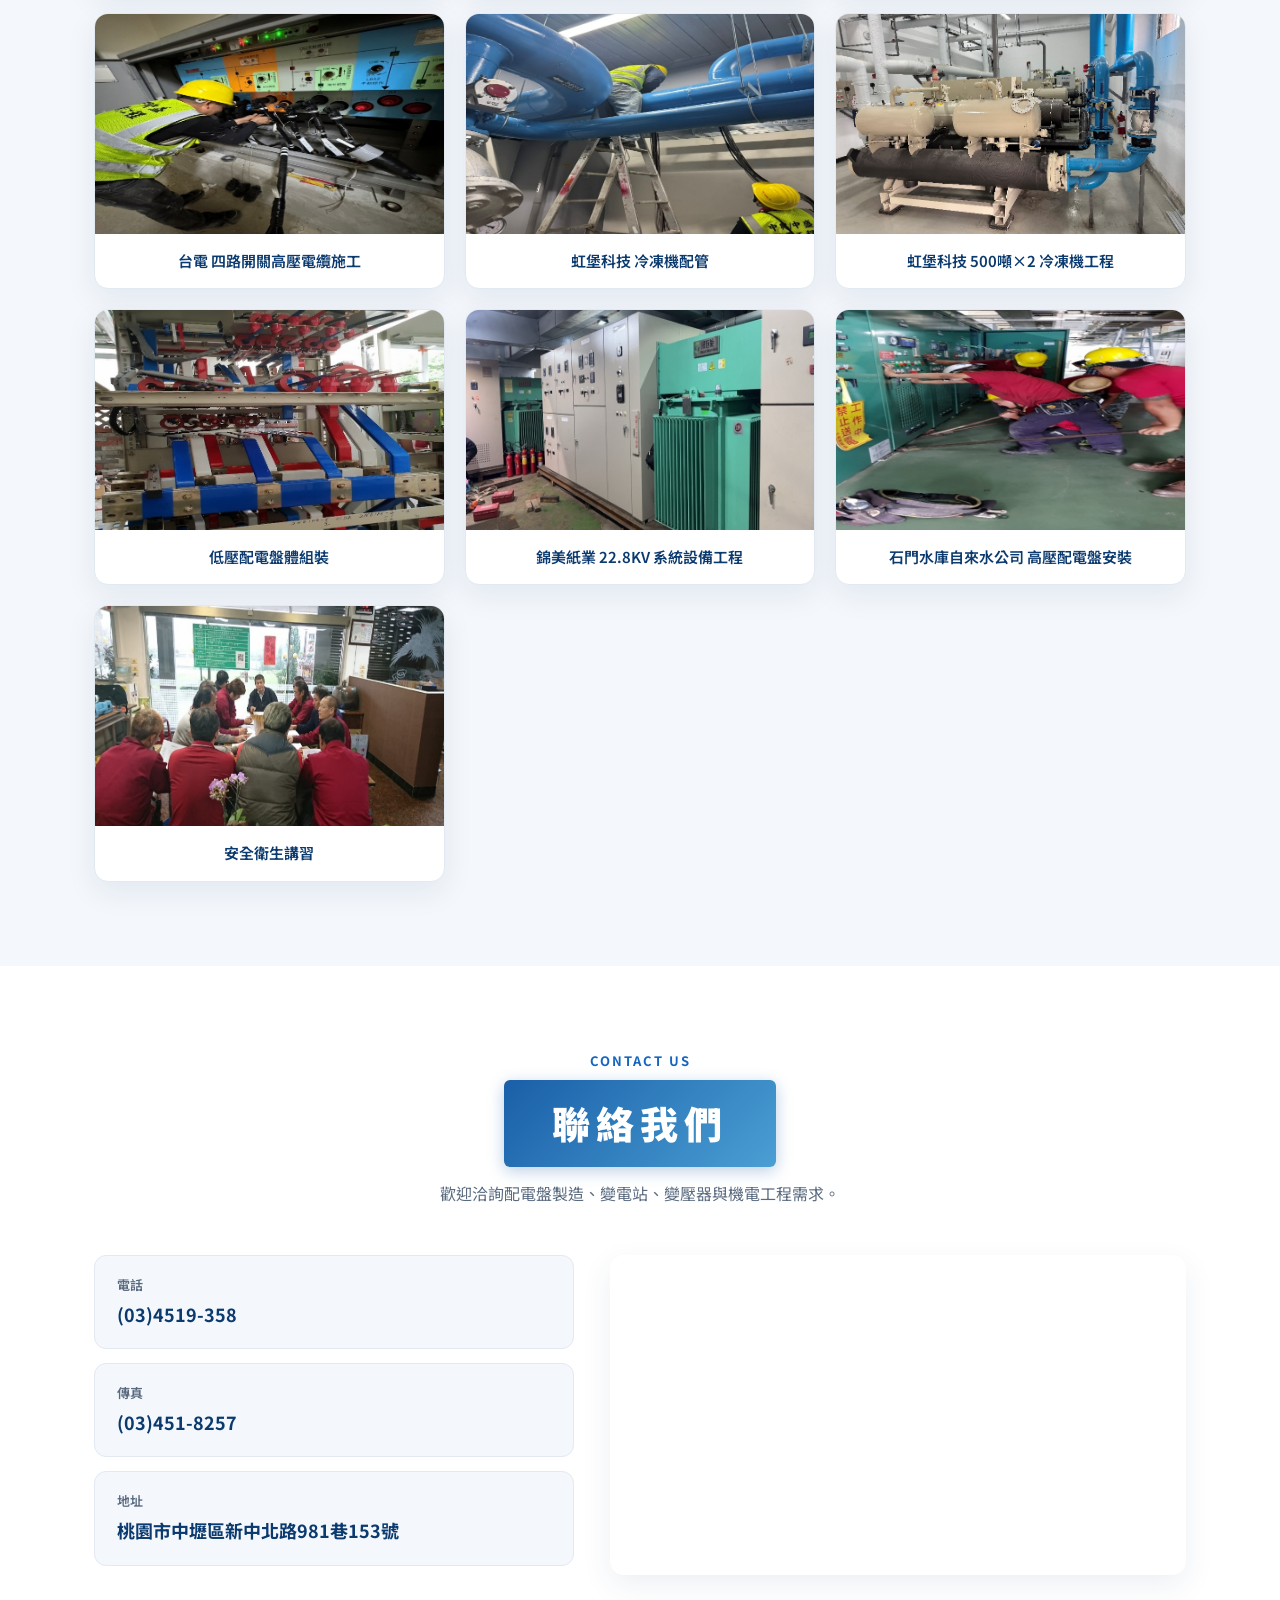
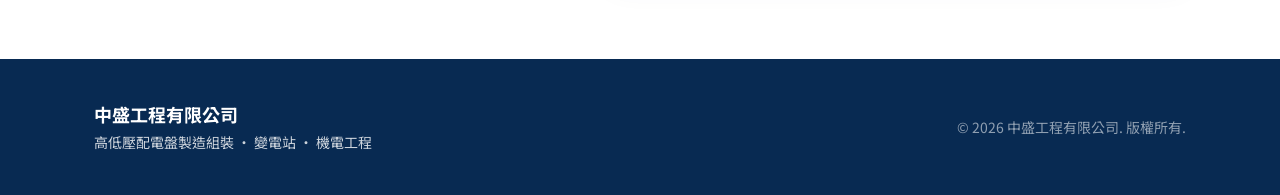
==== commit f06b4ee3: "更新首頁簡介文案（加入高壓電纜施工、優質服務） Co-Authored-By: Claude Opus 4.8 <noreply@anthropic.com>" ====
--- a/index.html
+++ b/index.html
@@ -84,7 +84,7 @@
       <p class="hero__slogan">專業．品質．信賴</p>
       <p class="hero__lead">
         中盛工程有限公司專注於高低壓設備機電系統工程，無論是變電站（含特高壓）建置、
-        GIS 檢修更換等等，以扎實的技術與嚴謹的施工品質，
+        GIS 檢修更換以及高壓電纜施工，以扎實的技術與嚴謹的施工品質提供優質服務，
         提供安全、穩定、合規的整體電力系統方案。
       </p>
       <div class="hero__actions">
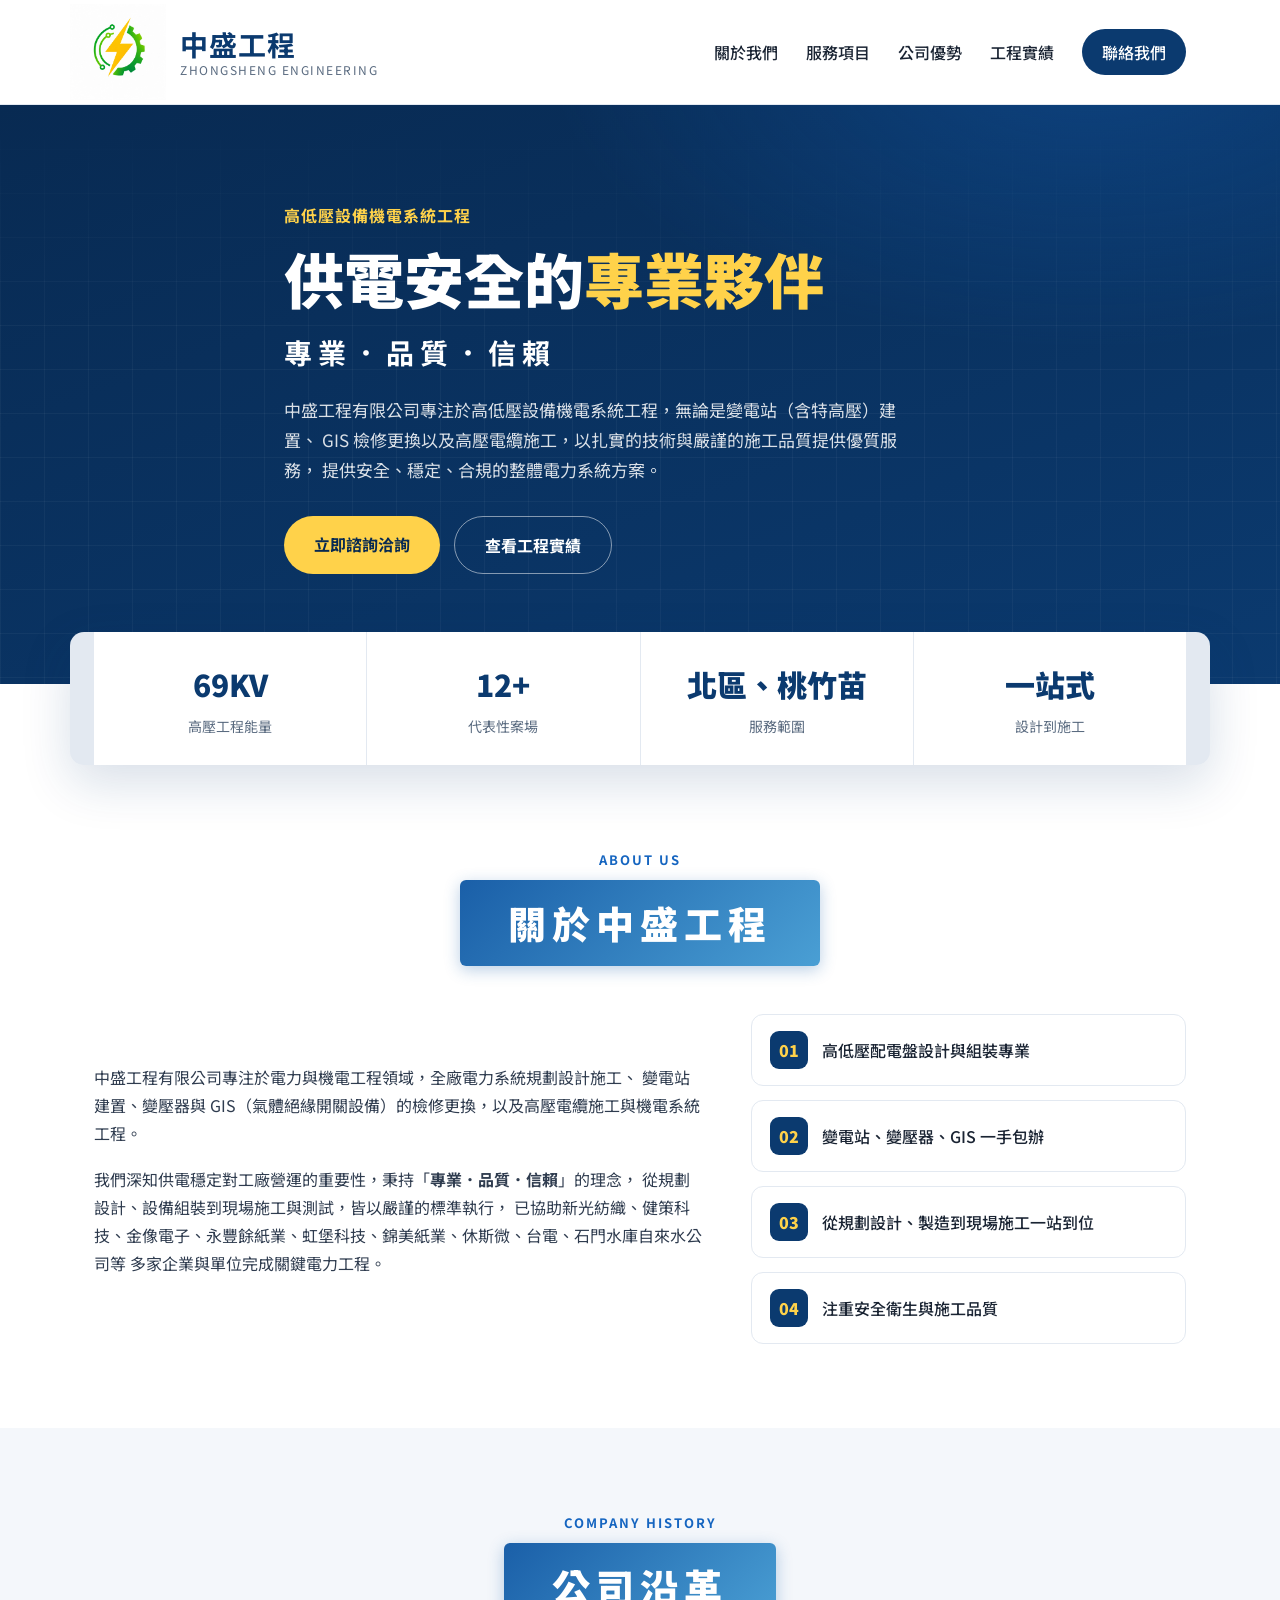
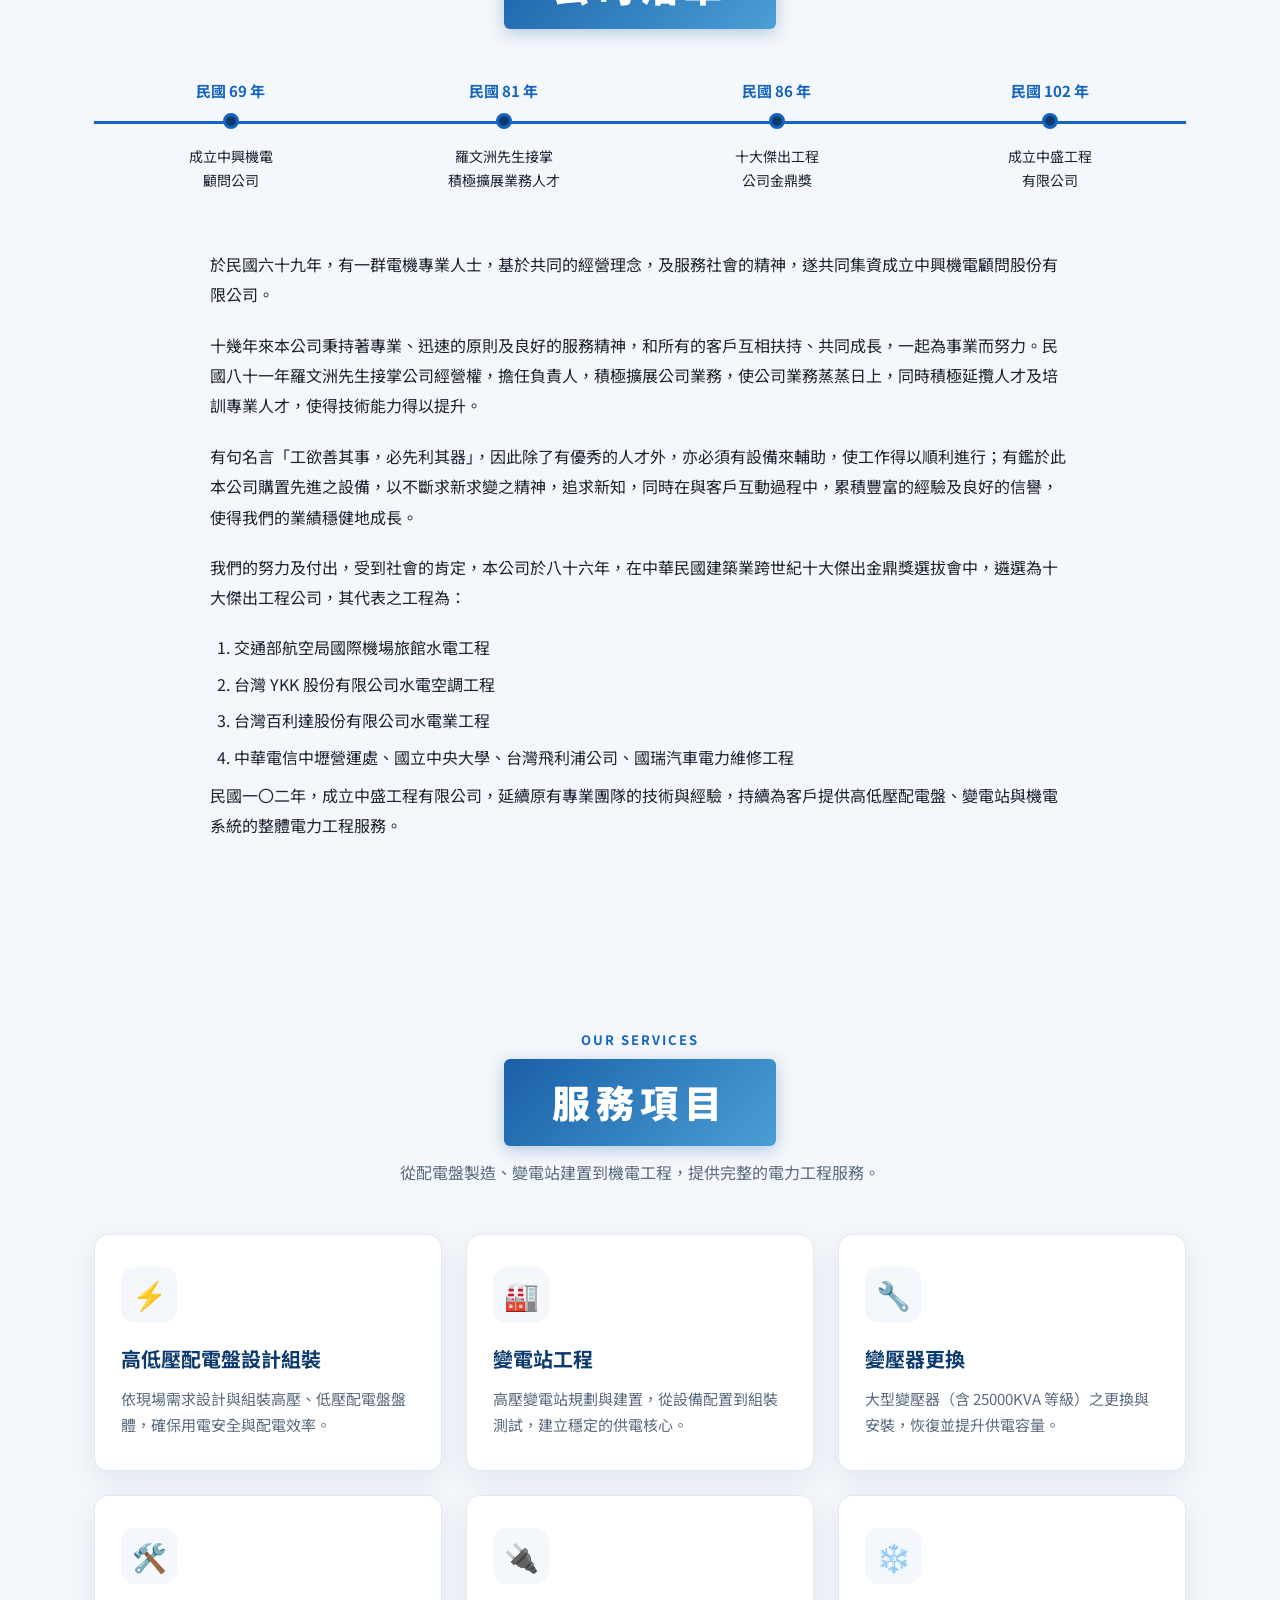
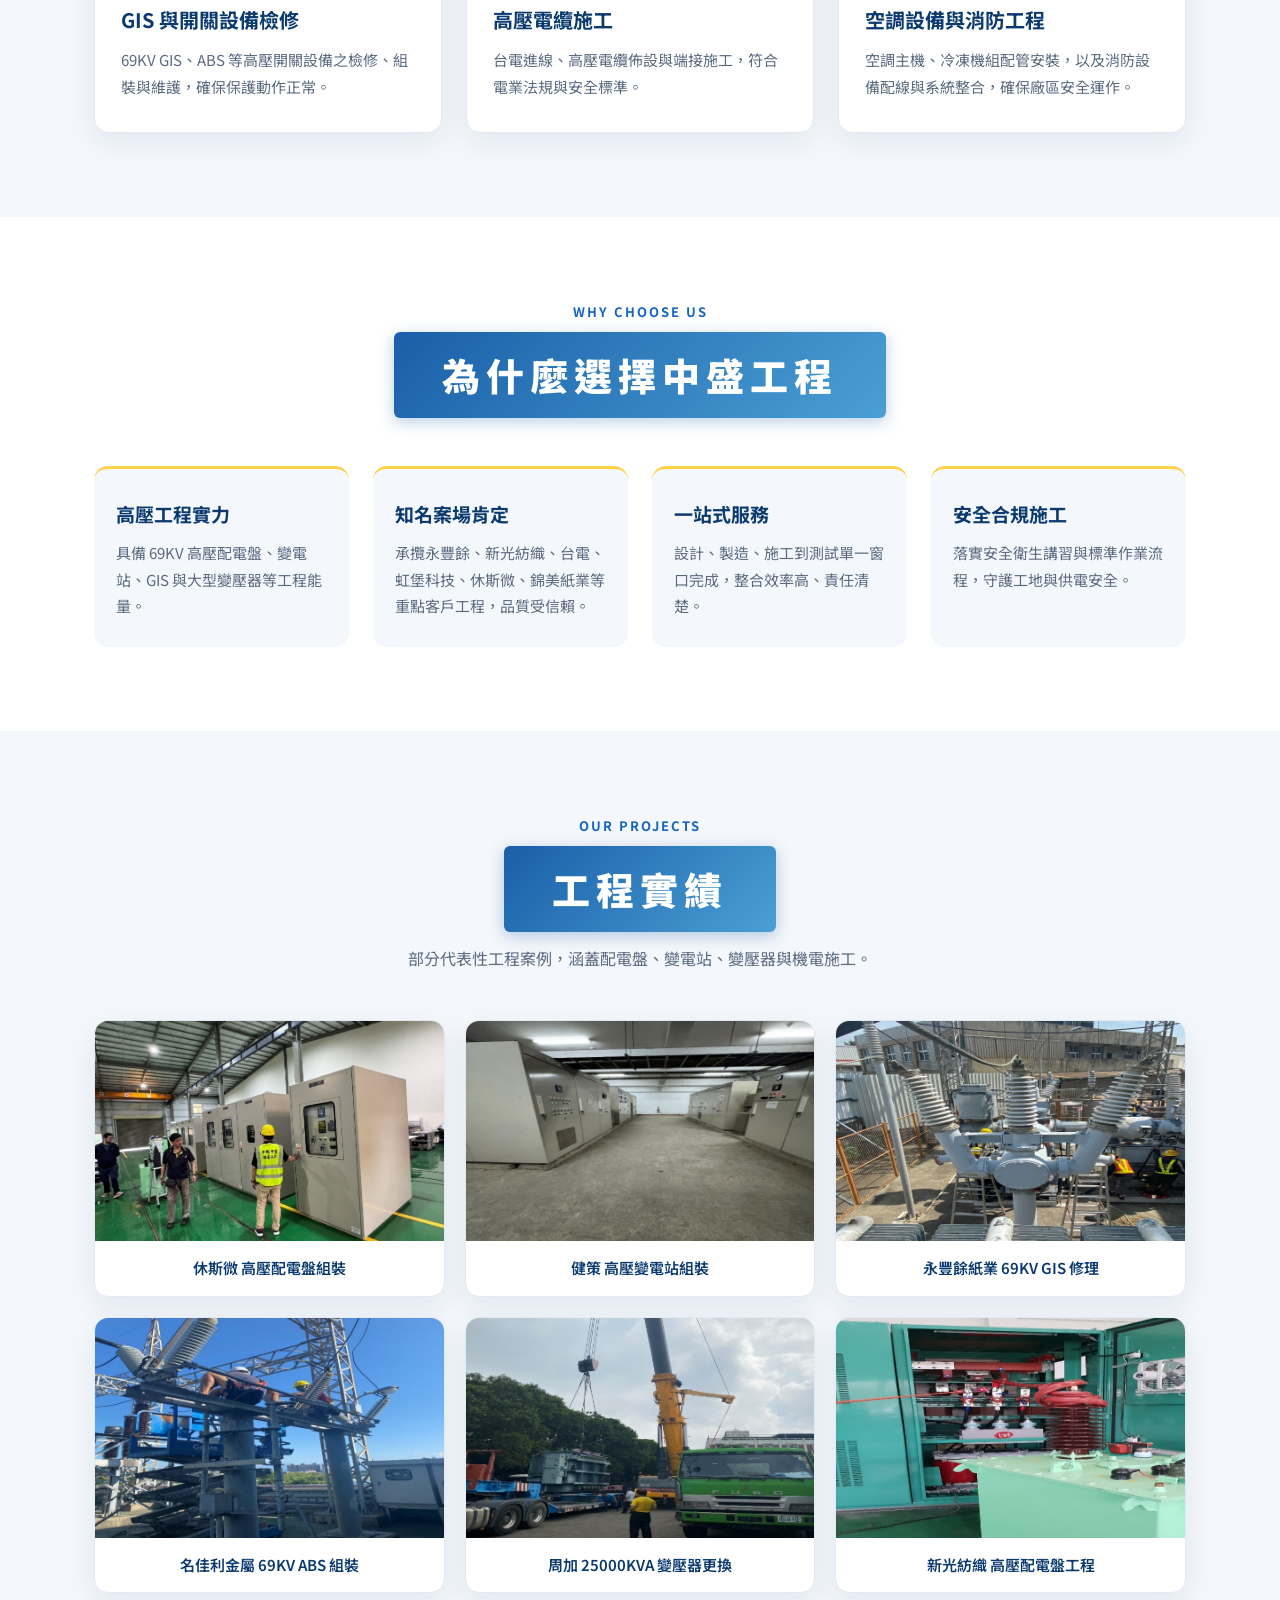
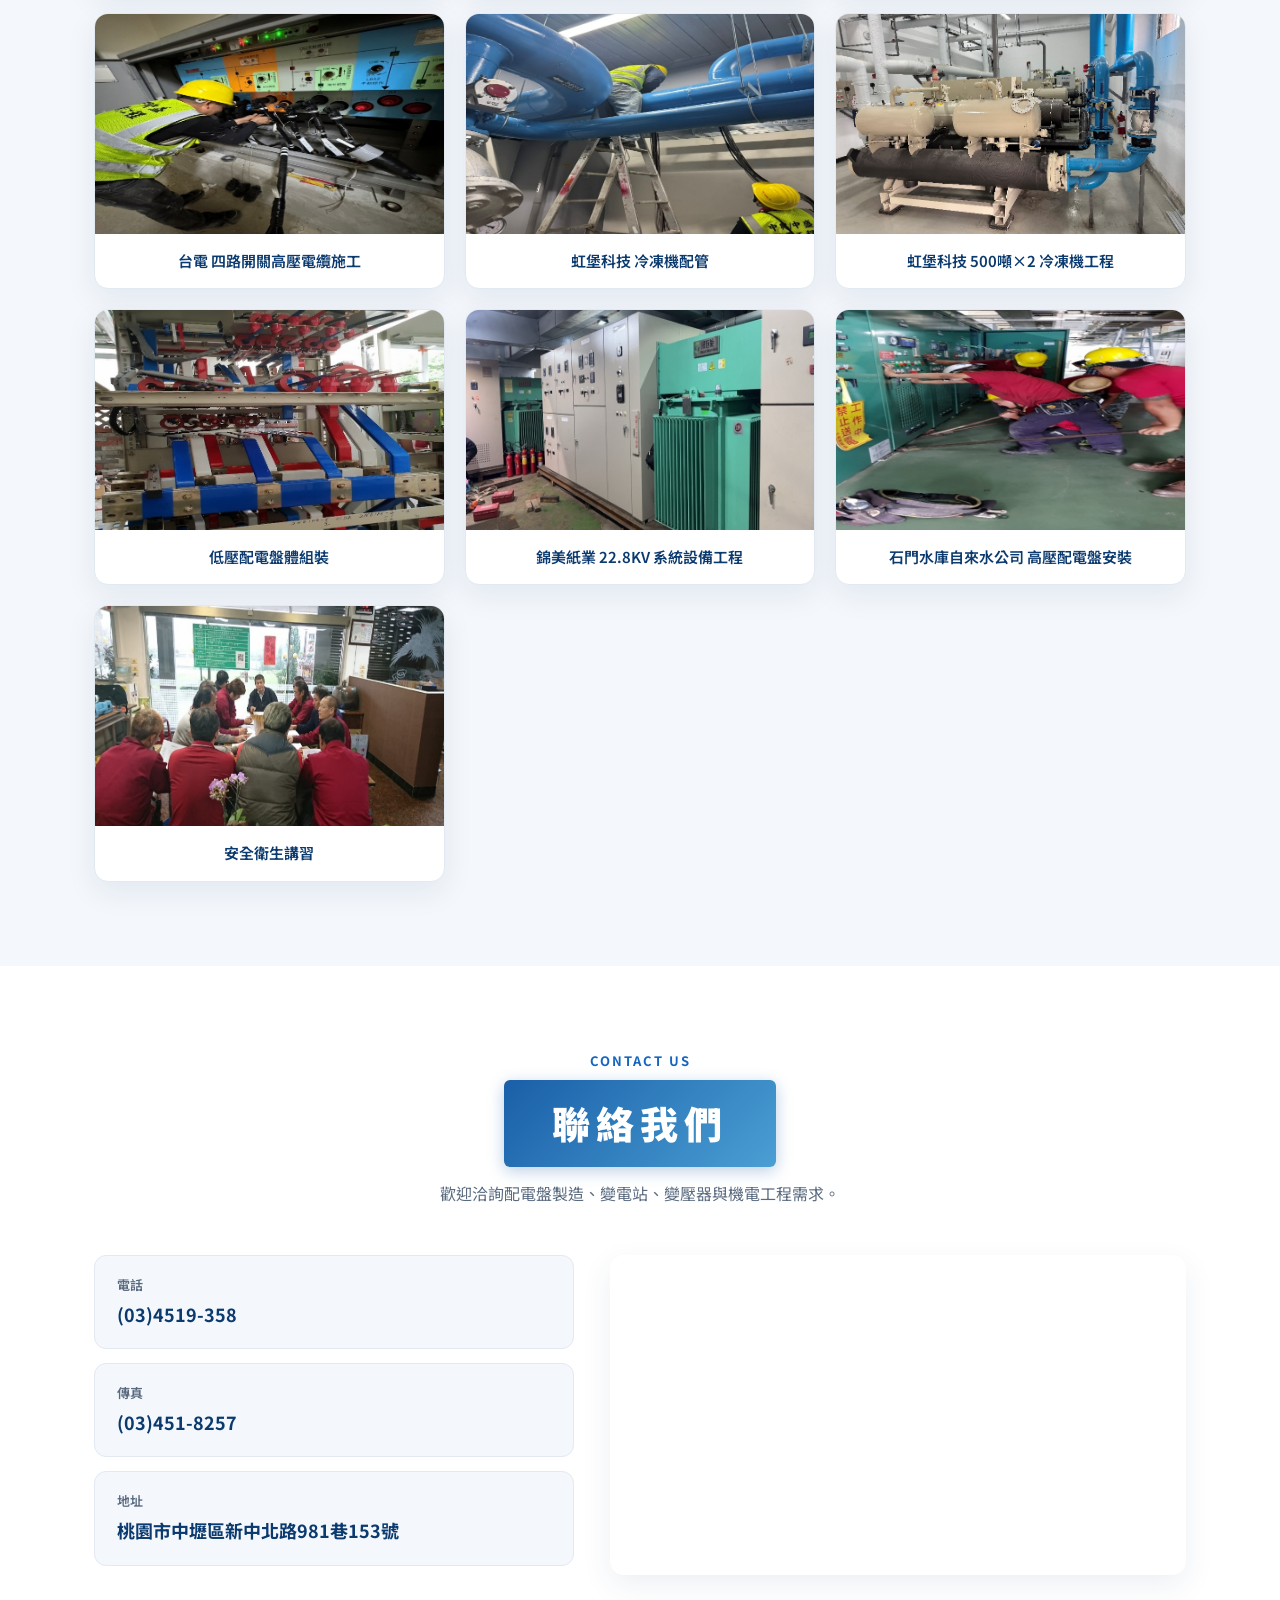
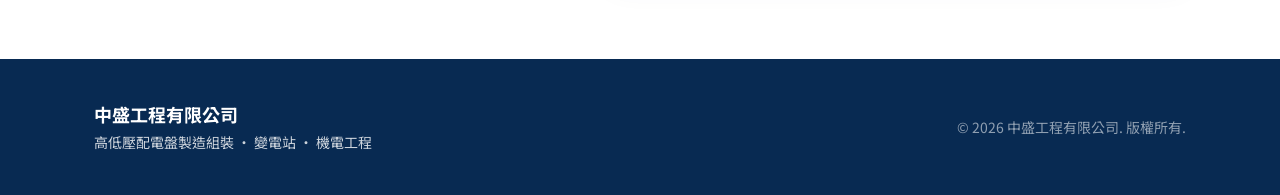
==== commit f6a26ee2: "更新合作企業名單與排序" ====
--- a/index.html
+++ b/index.html
@@ -119,7 +119,7 @@
         <p>
           我們深知供電穩定對工廠營運的重要性，秉持「<strong>專業．品質．信賴</strong>」的理念，
           從規劃設計、設備組裝到現場施工與測試，皆以嚴謹的標準執行，
-          已協助永豐餘紙業、新光紡織、台電、虹堡科技、錦美紙業、休斯微、石門水庫自來水公司等
+          已協助新光紡織、健策科技、金像電子、永豐餘紙業、虹堡科技、錦美紙業、休斯微、台電、石門水庫自來水公司等
           多家企業與單位完成關鍵電力工程。
         </p>
       </div>
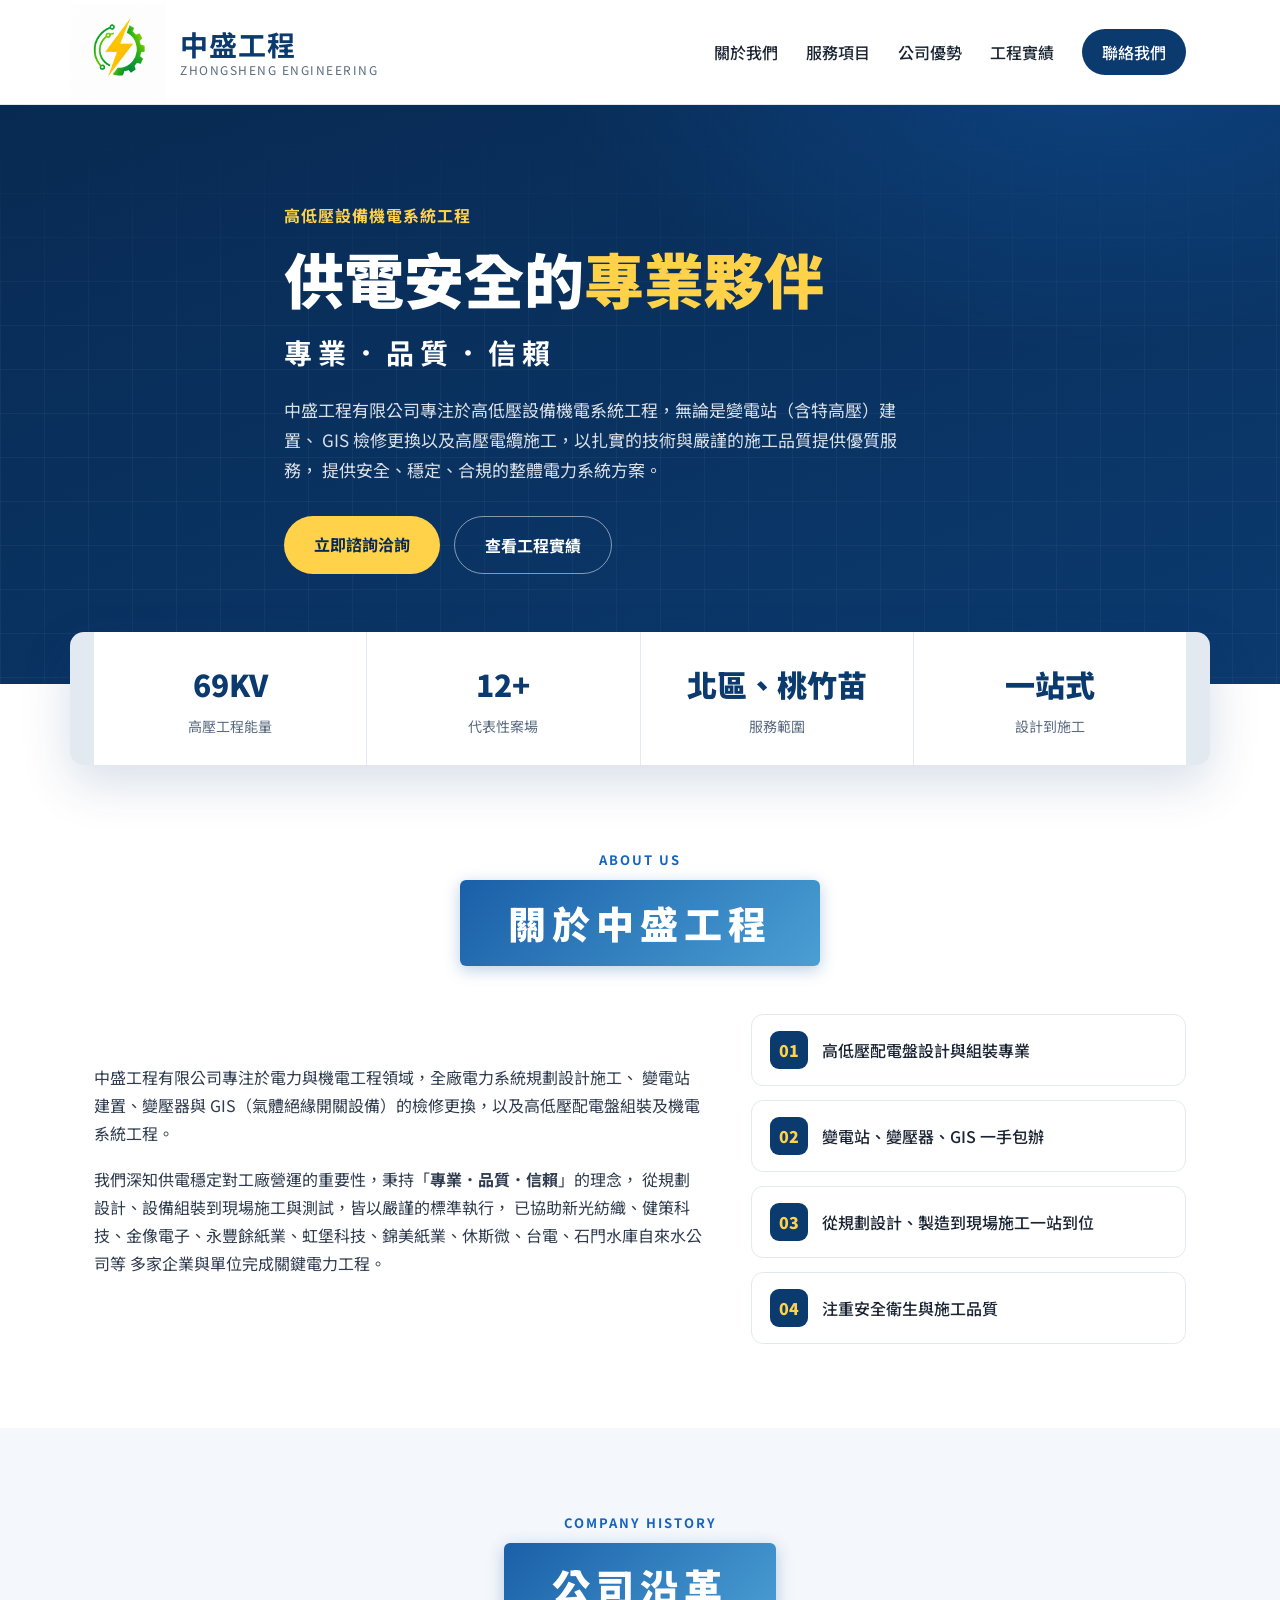
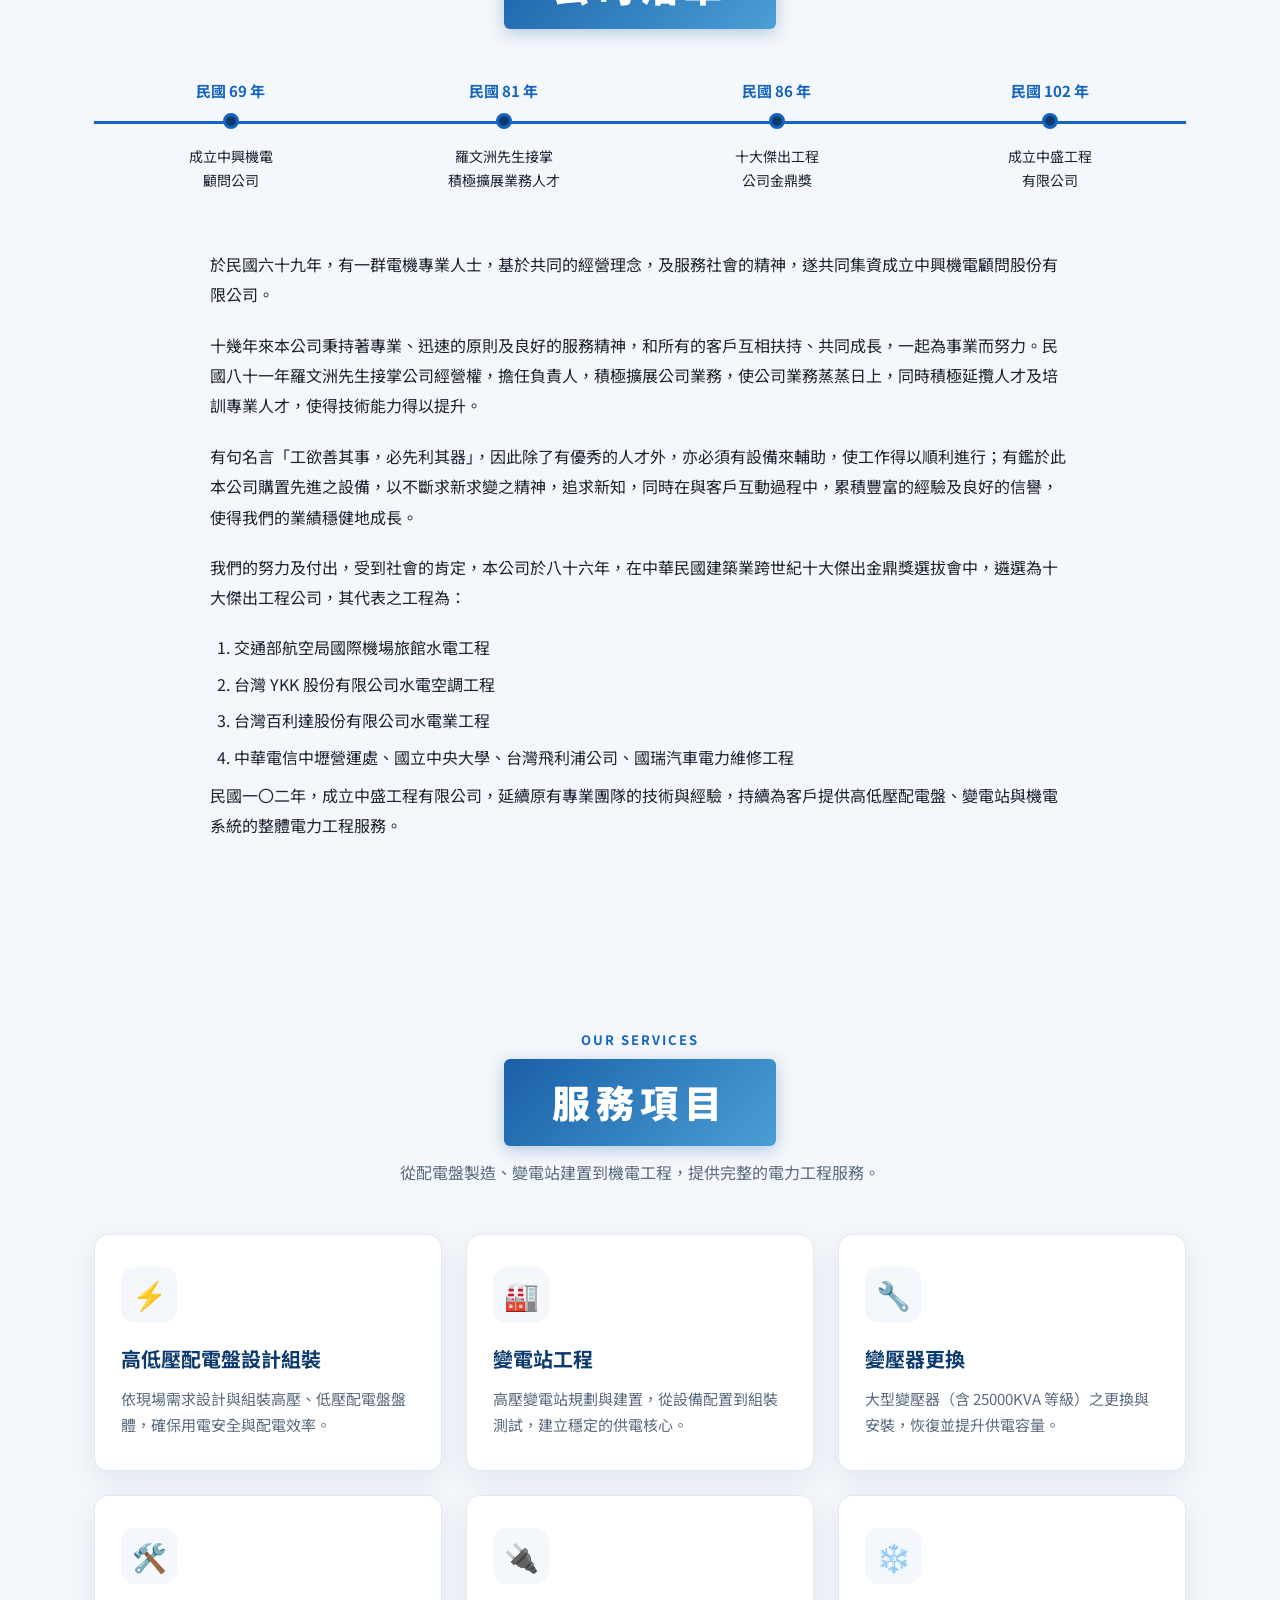
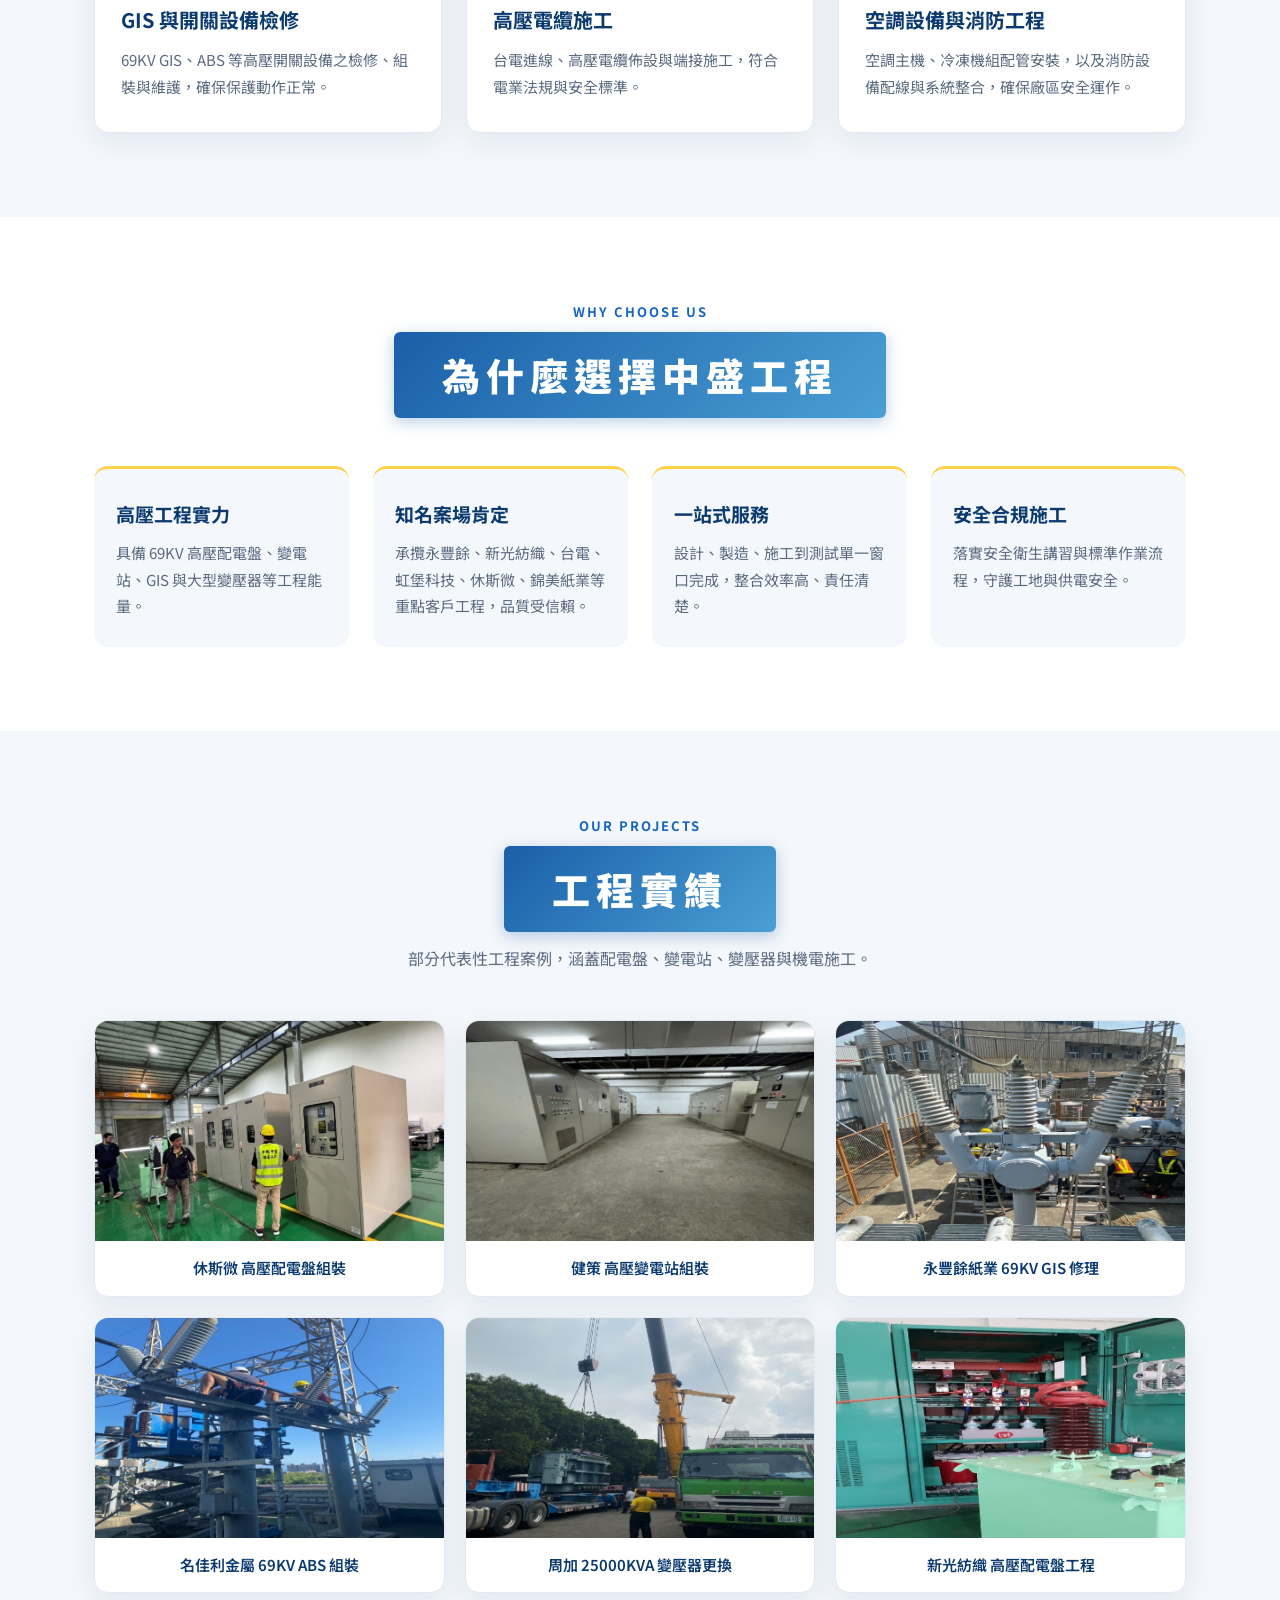
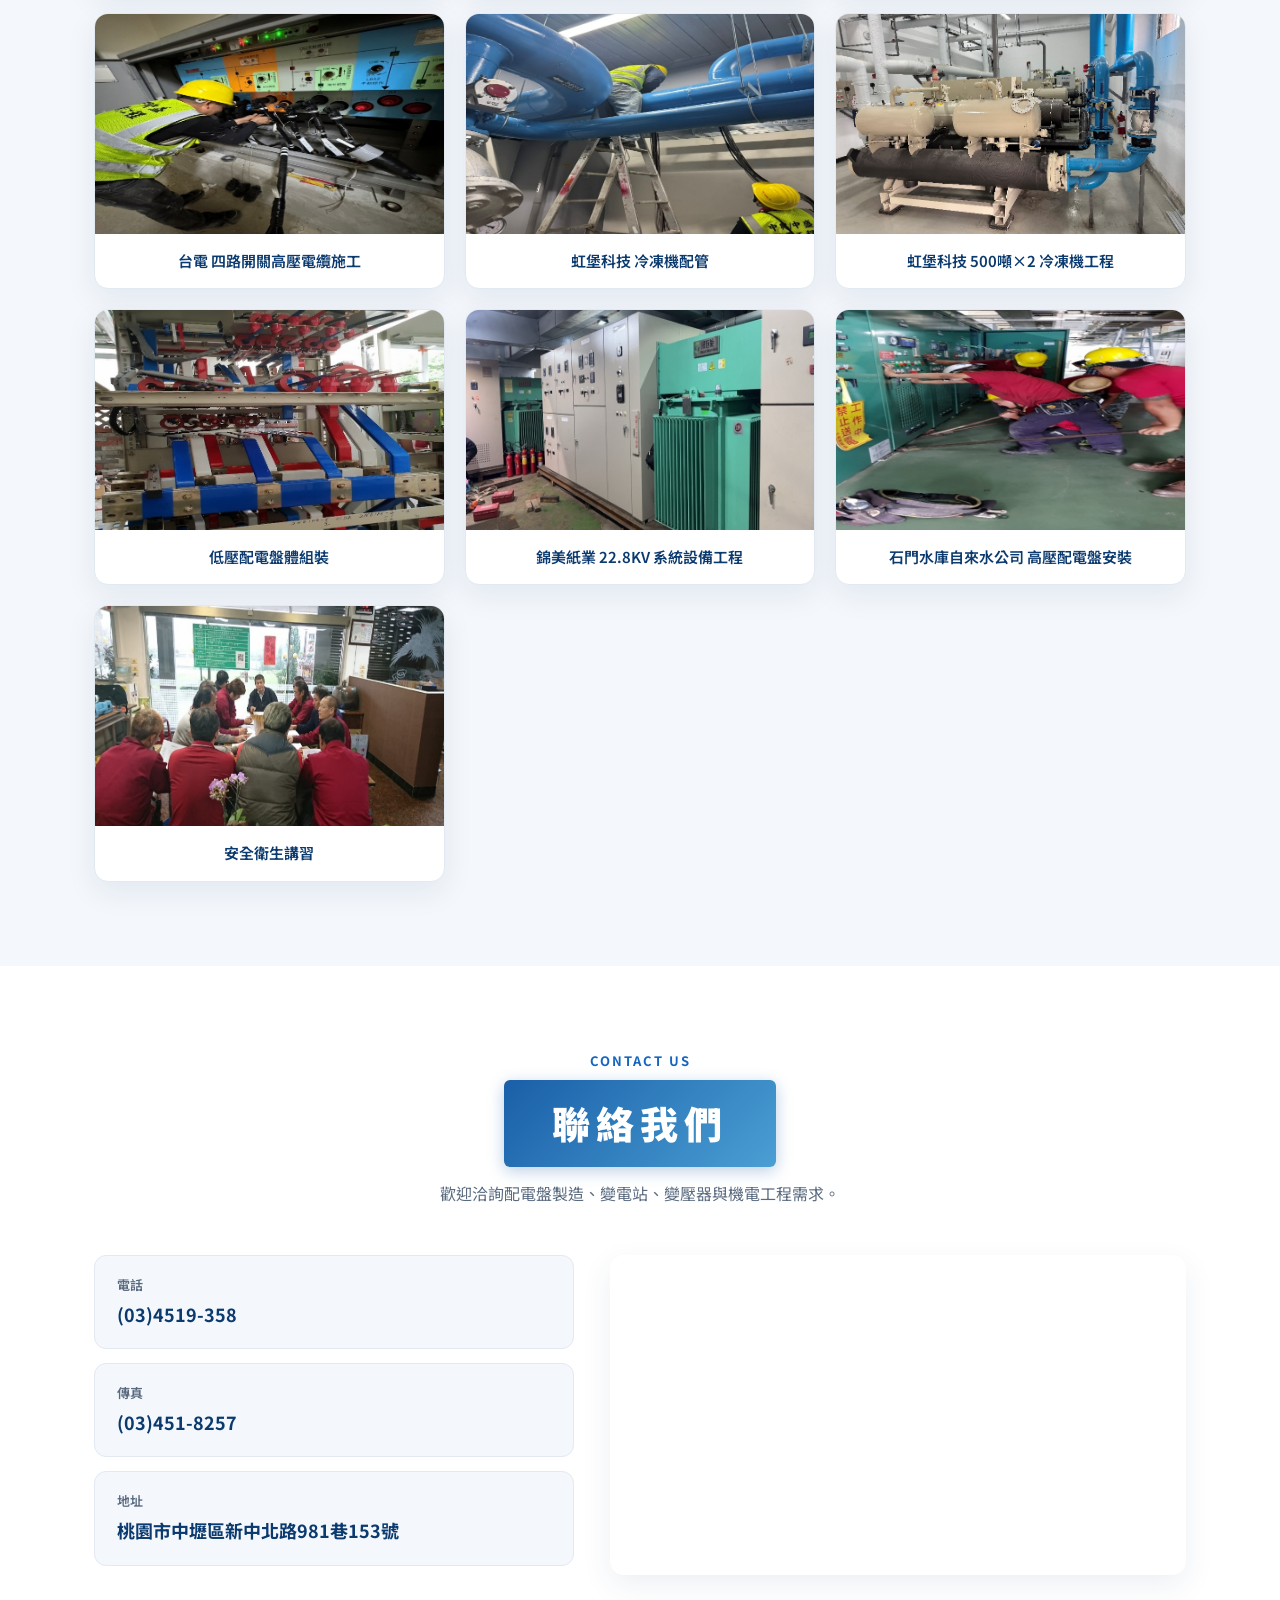
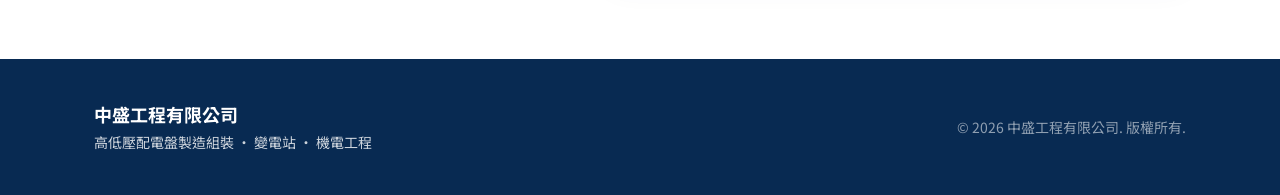
==== commit 10c6350d: "更新營業項目描述：高低壓配電盤組裝" ====
--- a/index.html
+++ b/index.html
@@ -114,7 +114,7 @@
       <div class="about__text">
         <p>
           中盛工程有限公司專注於電力與機電工程領域，全廠電力系統規劃設計施工、
-          變電站建置、變壓器與 GIS（氣體絕緣開關設備）的檢修更換，以及高壓電纜施工與機電系統工程。
+          變電站建置、變壓器與 GIS（氣體絕緣開關設備）的檢修更換，以及高低壓配電盤組裝及機電系統工程。
         </p>
         <p>
           我們深知供電穩定對工廠營運的重要性，秉持「<strong>專業．品質．信賴</strong>」的理念，
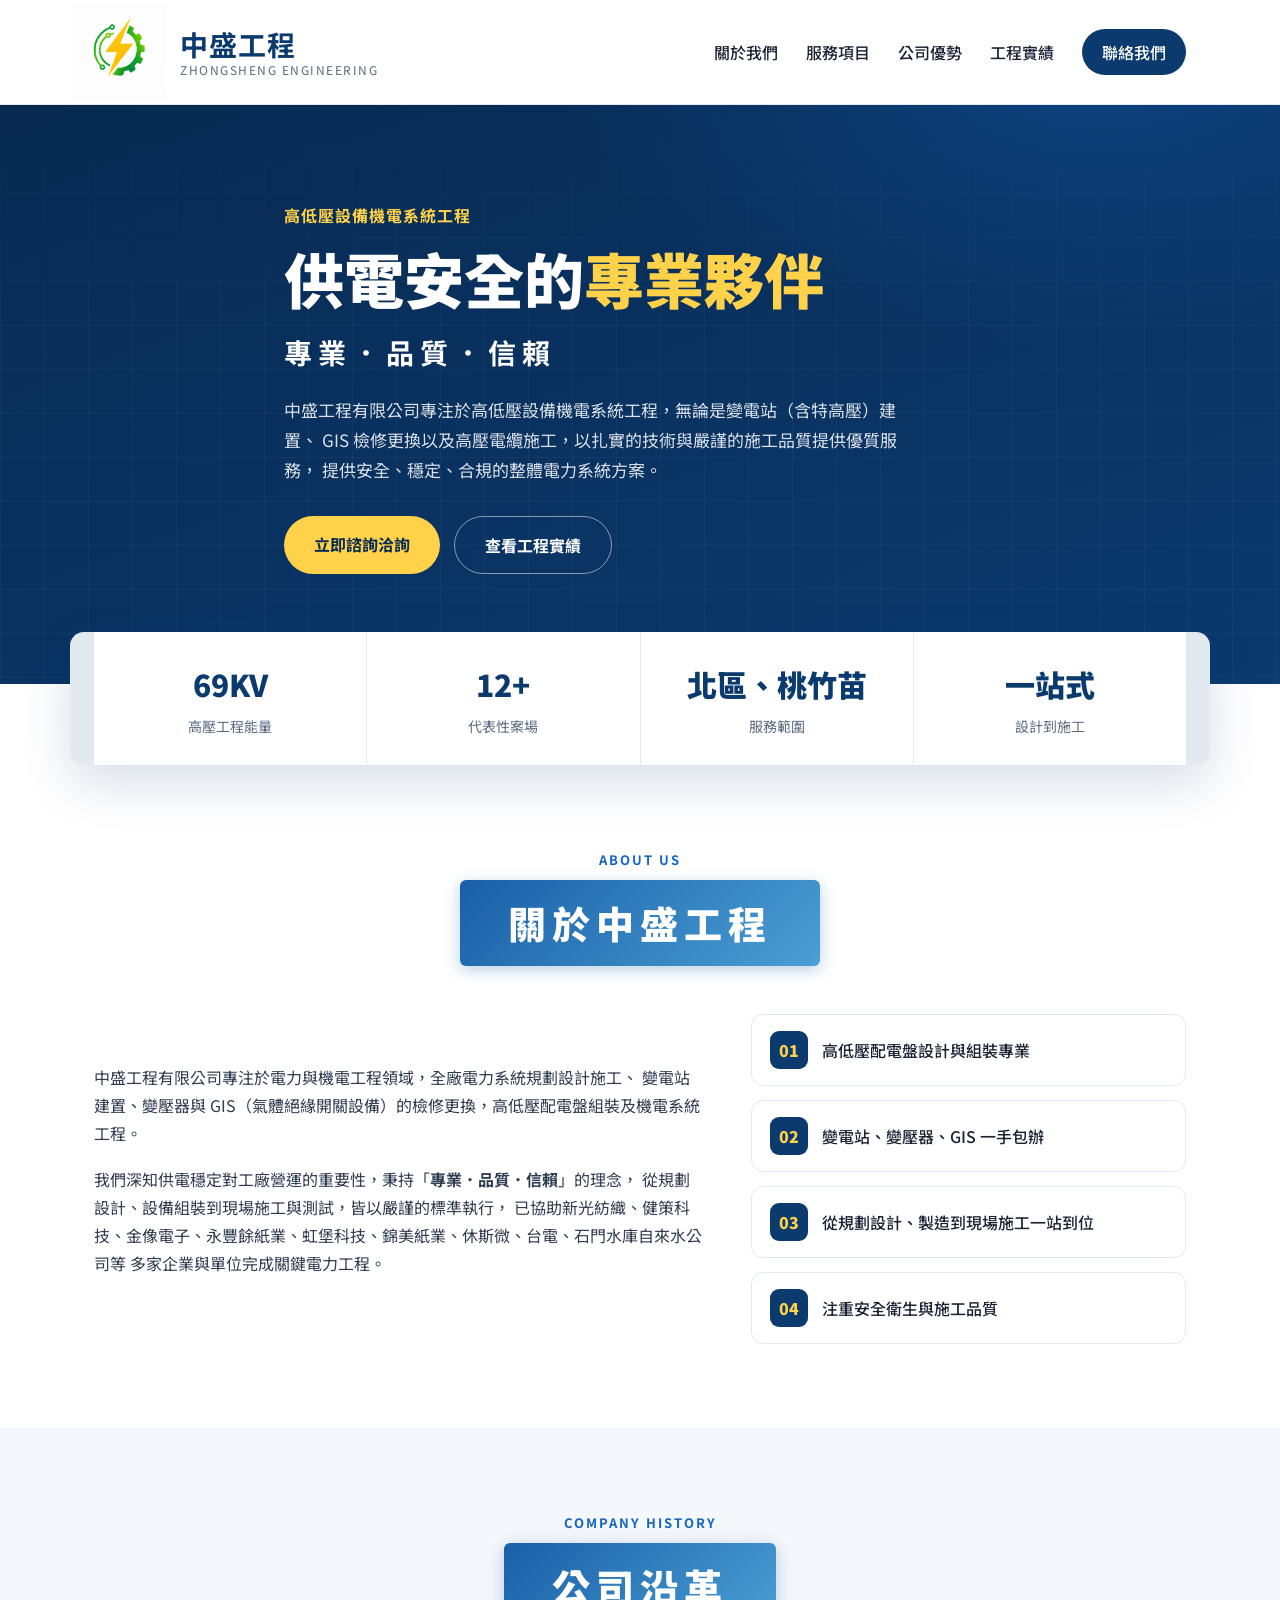
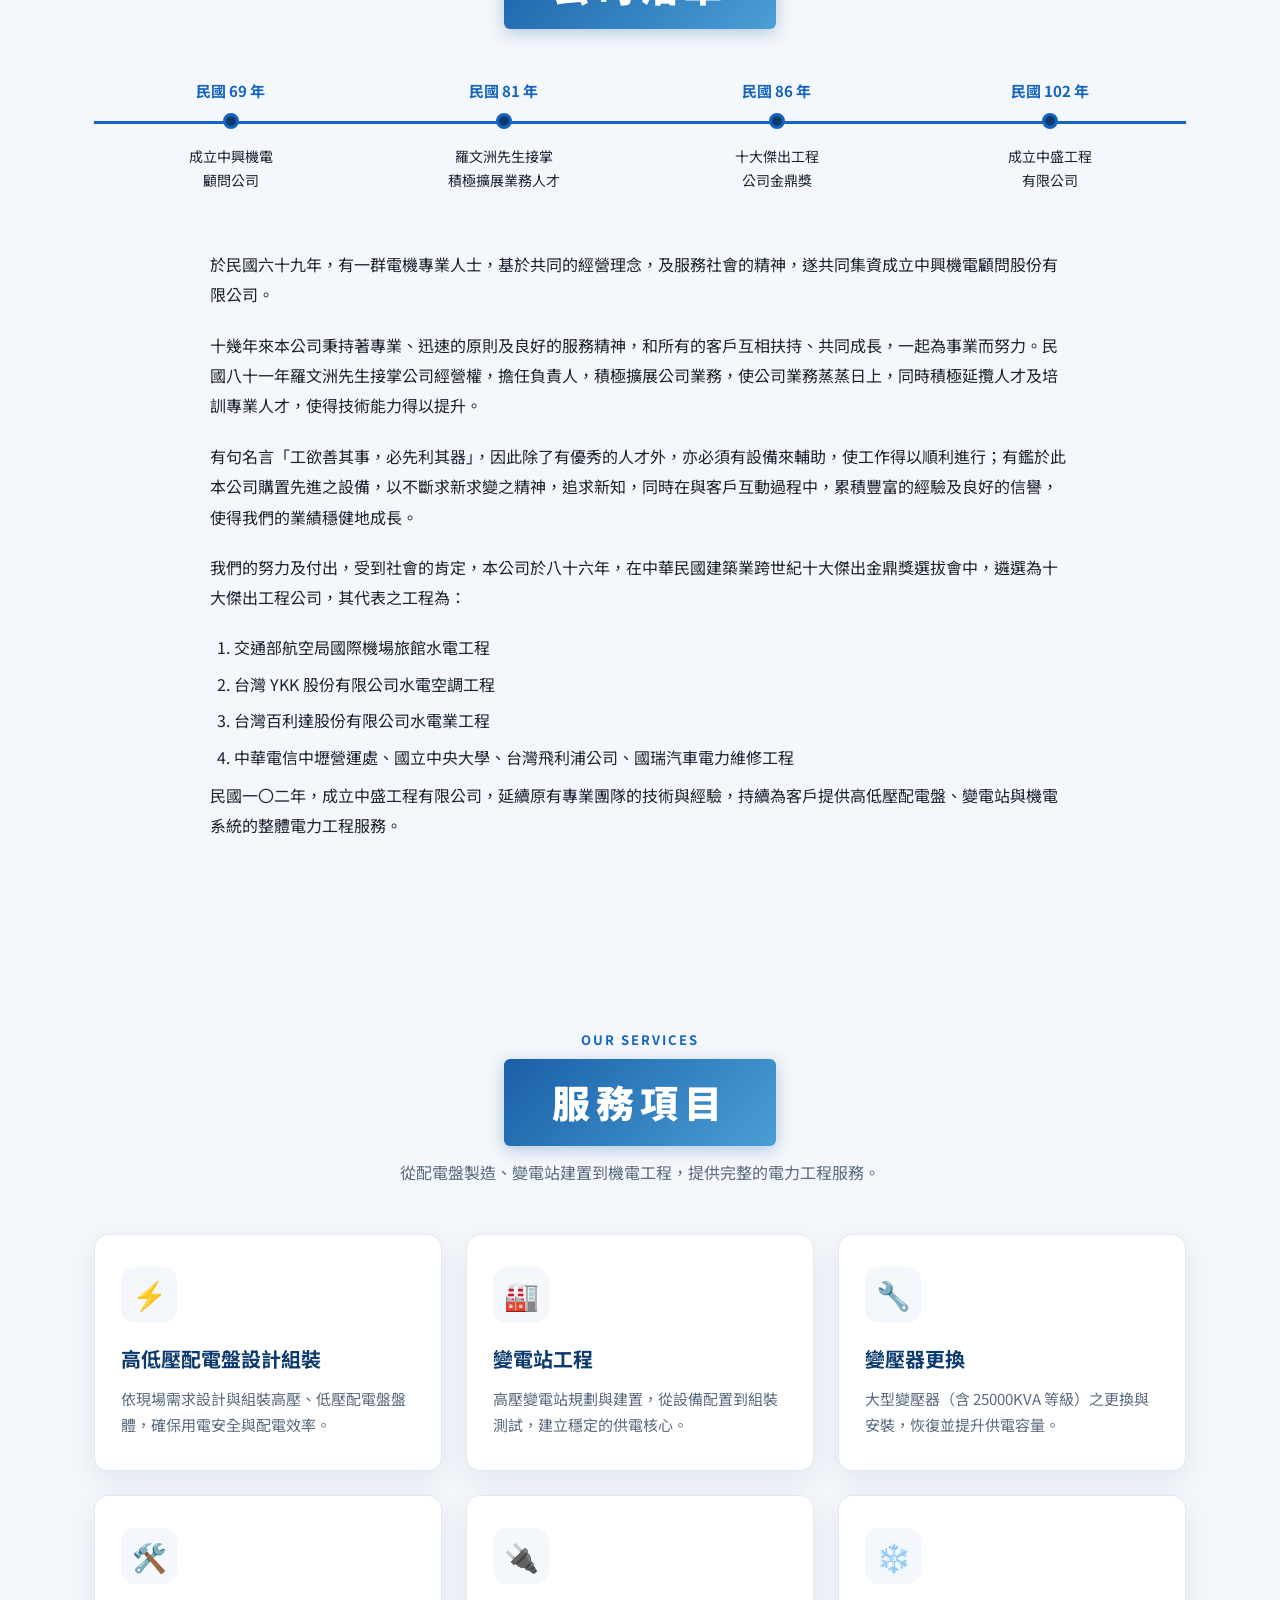
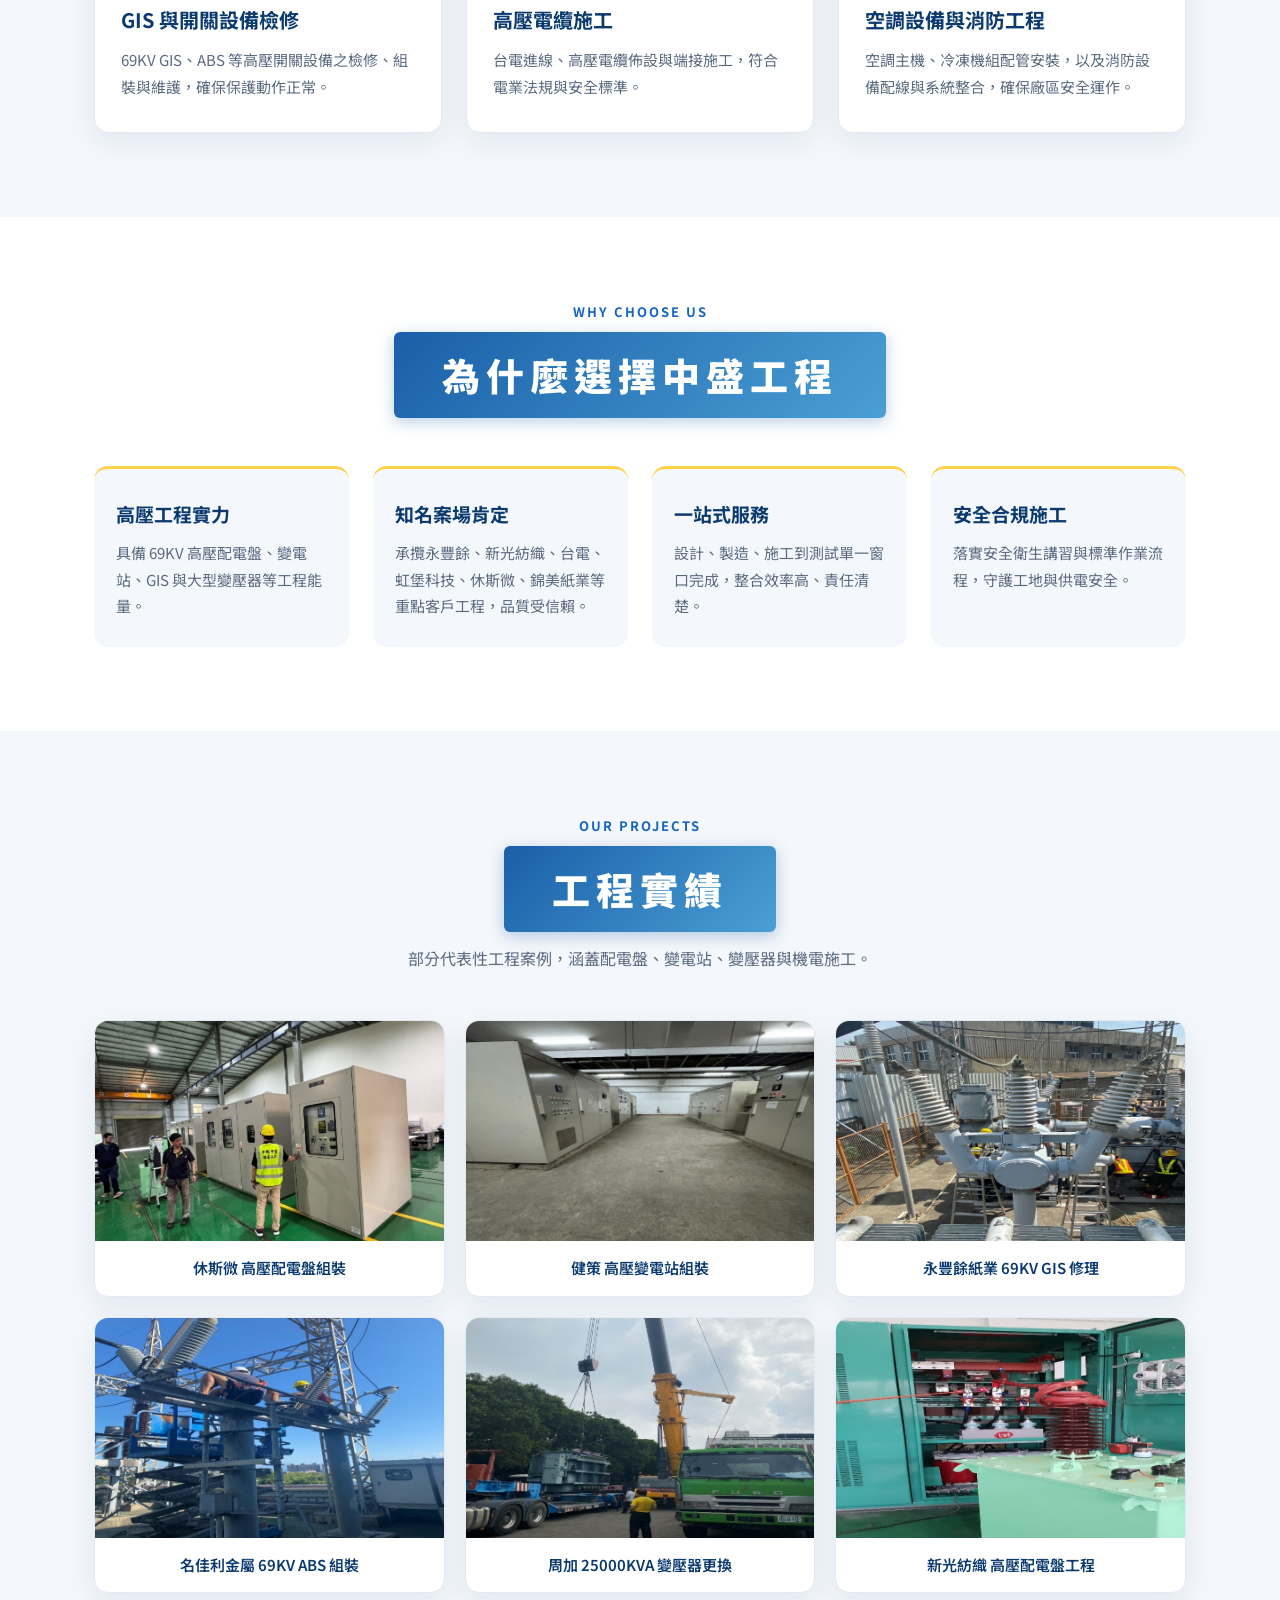
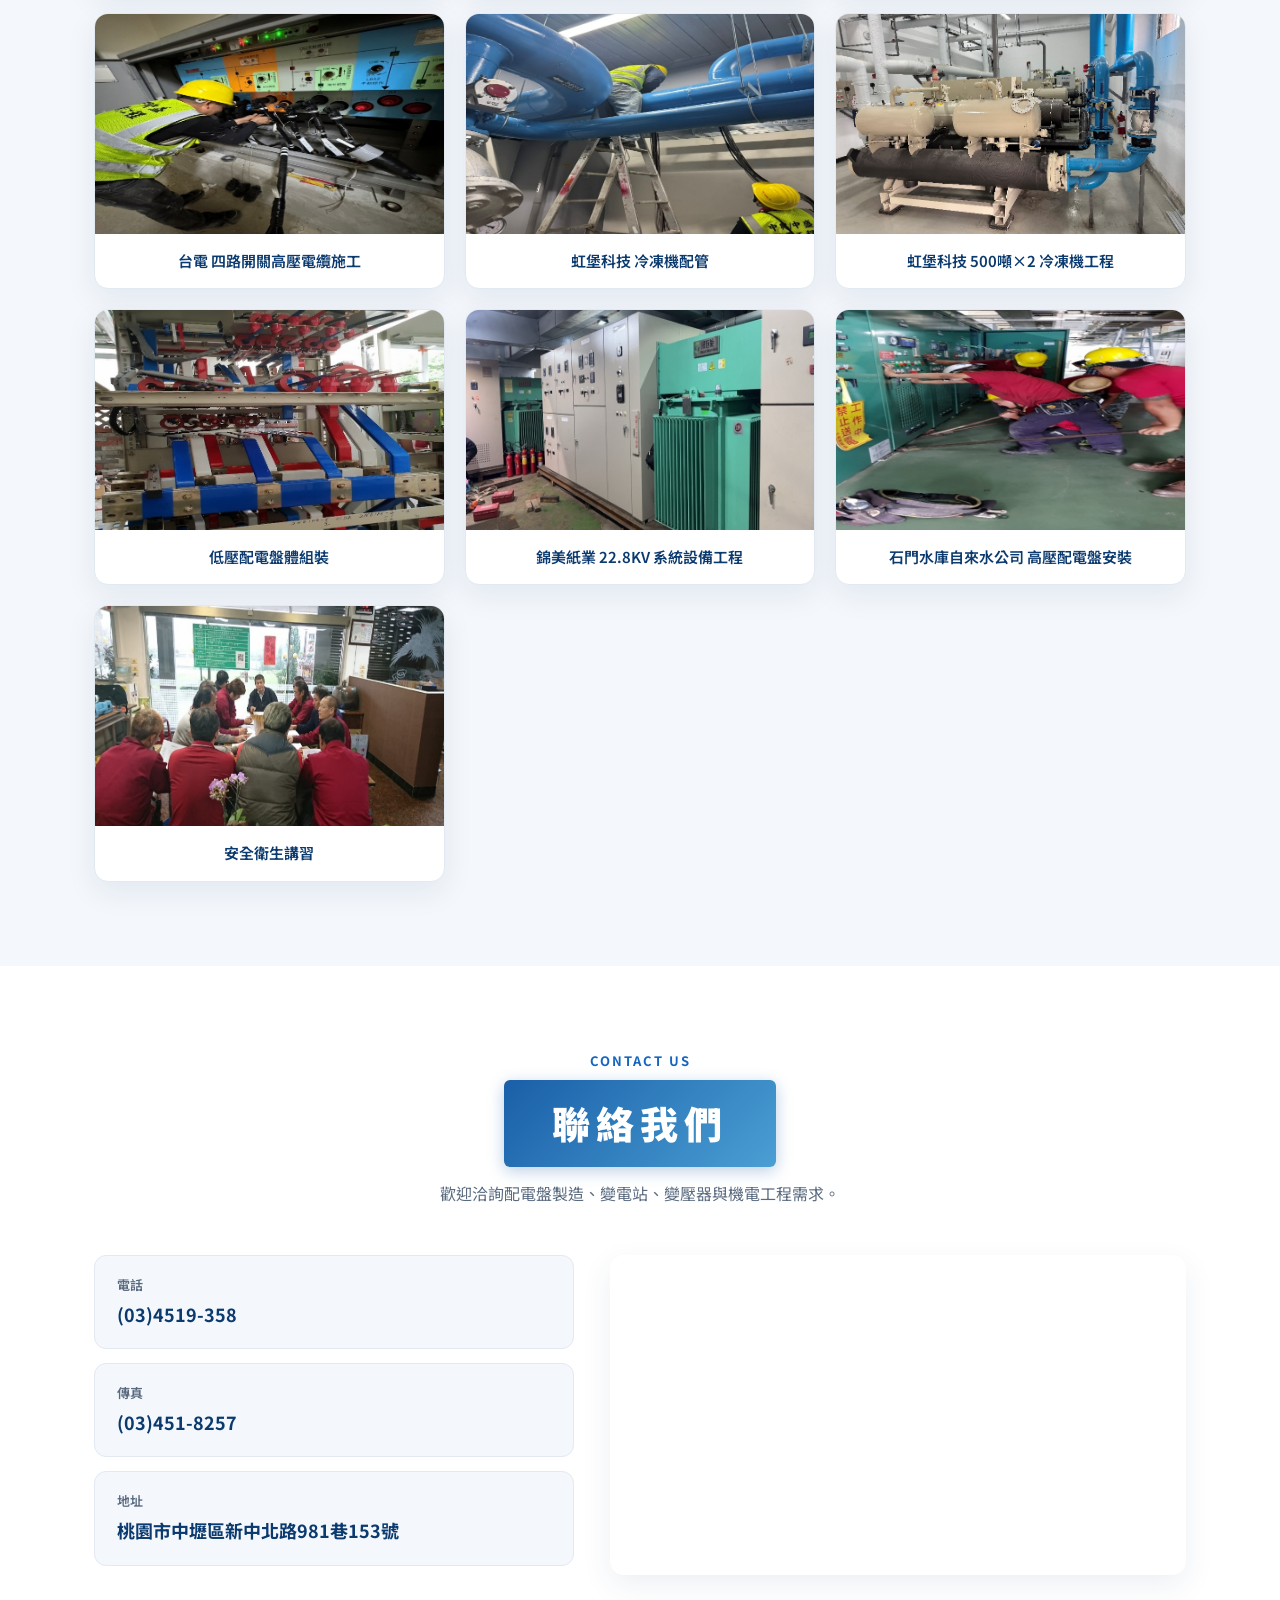
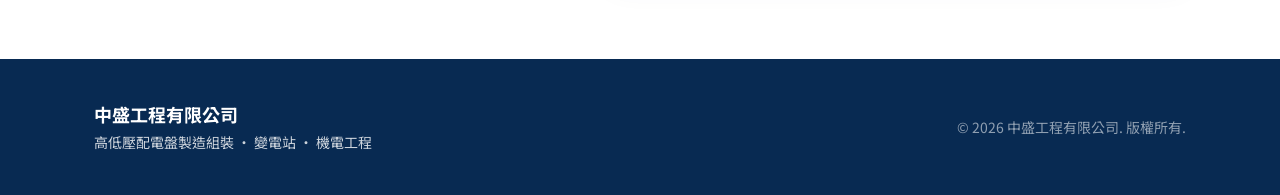
==== commit 89c06b38: "移除贅字「以及」" ====
--- a/index.html
+++ b/index.html
@@ -114,7 +114,7 @@
       <div class="about__text">
         <p>
           中盛工程有限公司專注於電力與機電工程領域，全廠電力系統規劃設計施工、
-          變電站建置、變壓器與 GIS（氣體絕緣開關設備）的檢修更換，以及高低壓配電盤組裝及機電系統工程。
+          變電站建置、變壓器與 GIS（氣體絕緣開關設備）的檢修更換，高低壓配電盤組裝及機電系統工程。
         </p>
         <p>
           我們深知供電穩定對工廠營運的重要性，秉持「<strong>專業．品質．信賴</strong>」的理念，
